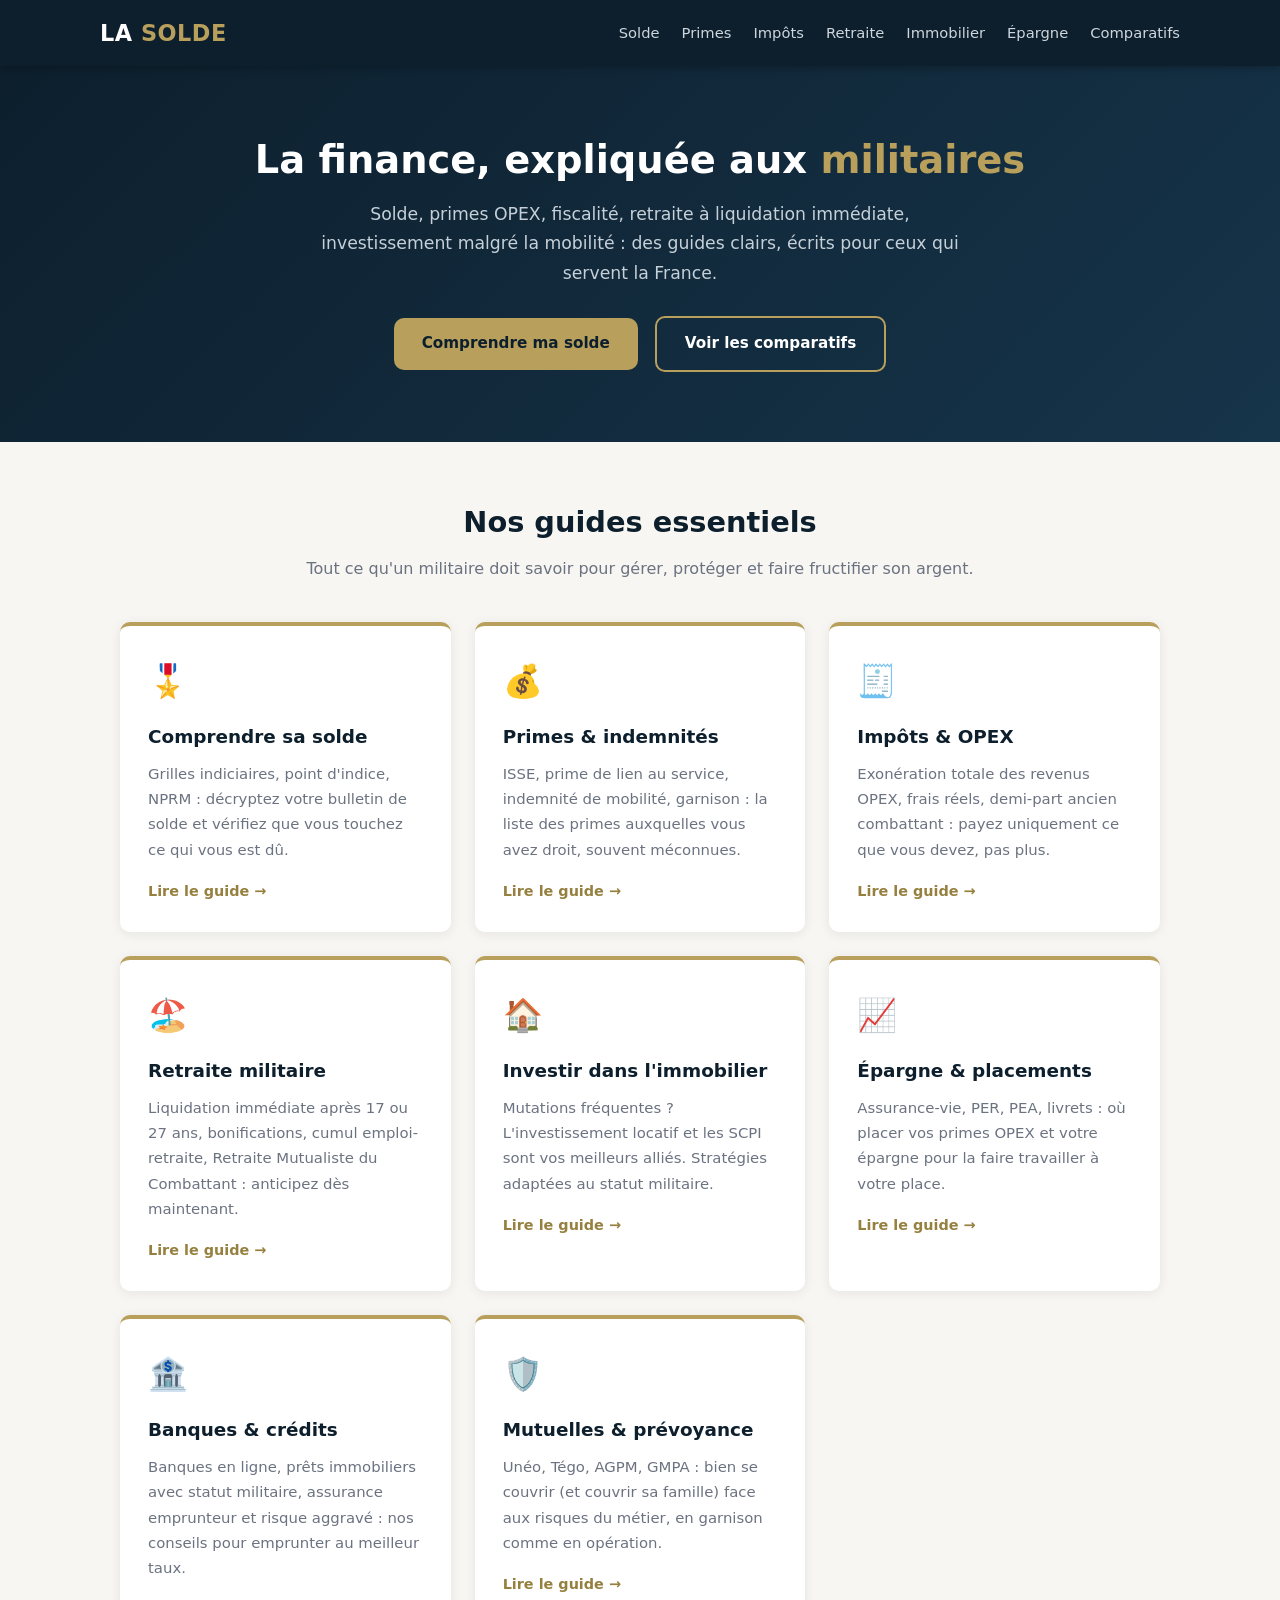
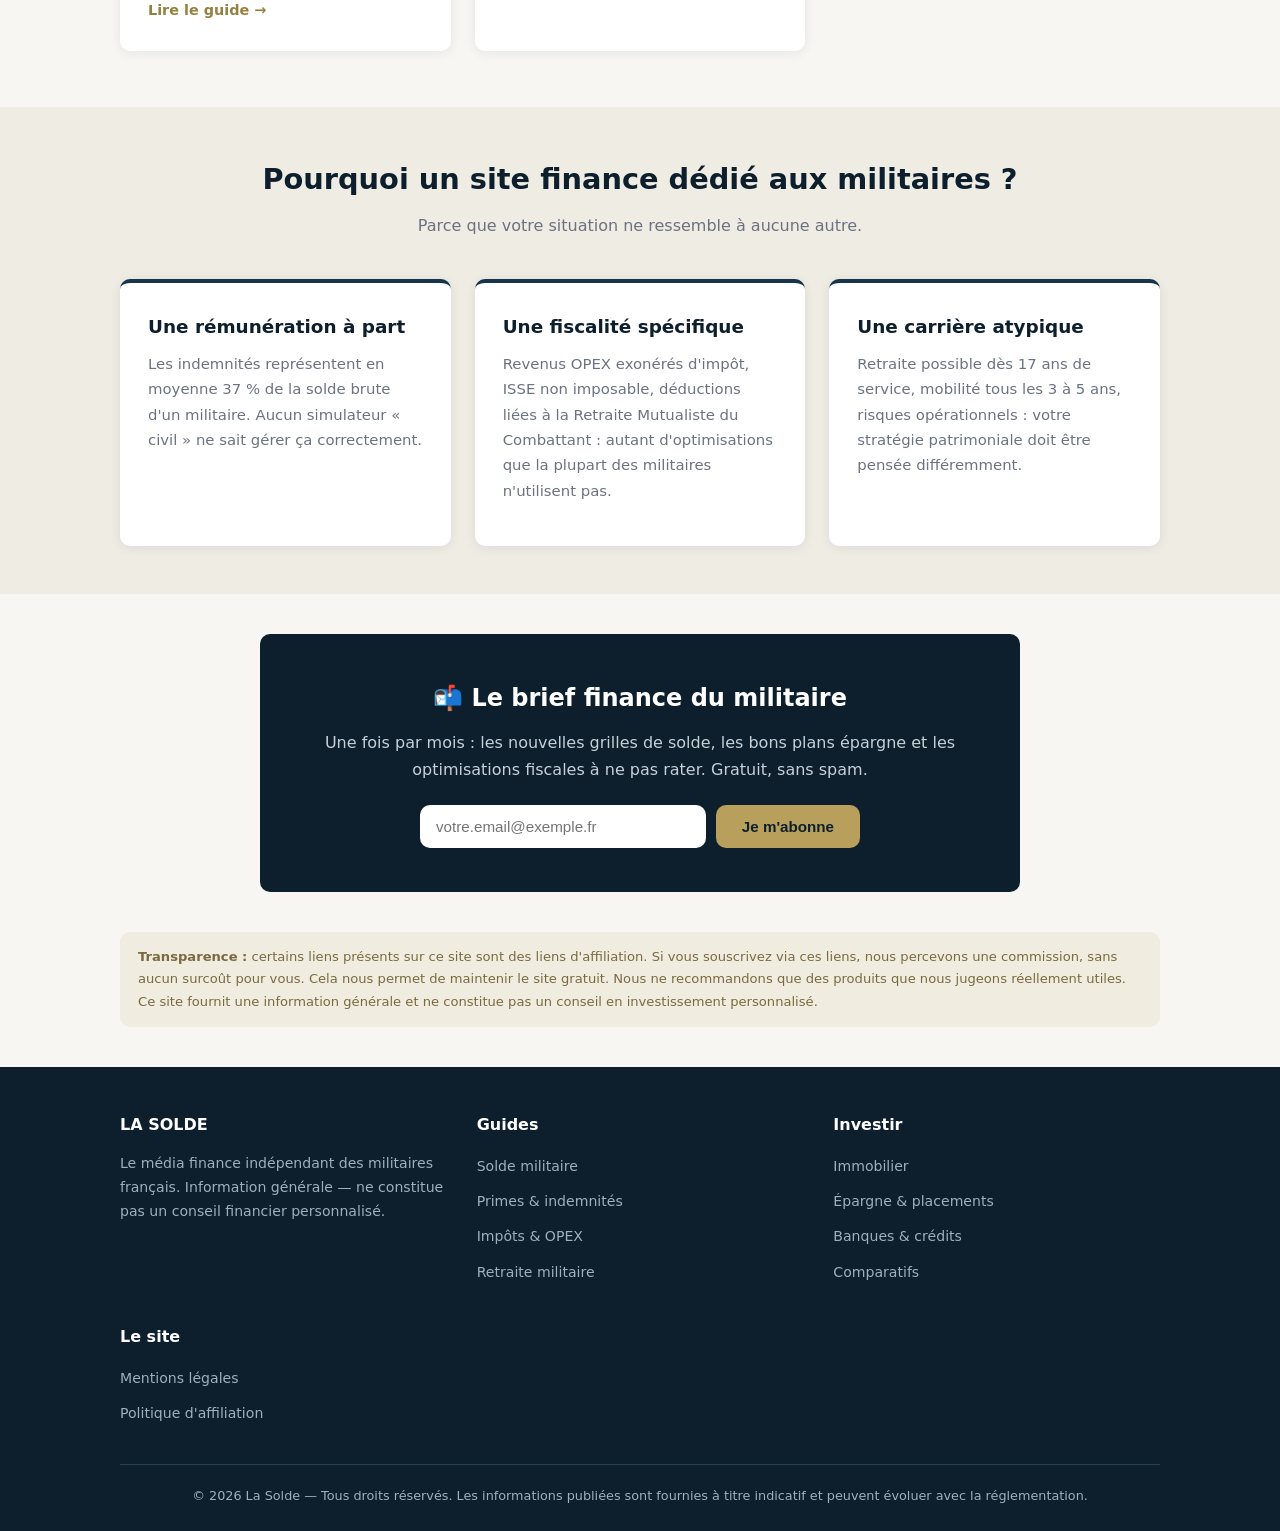
==== index.html @ bc8fb8dd "Crée le site complet La Solde — finance pour militaires Site statique HTML/CSS/JS avec 8 guides thém" ====
<!DOCTYPE html>
<html lang="fr">
<head>
  <meta charset="UTF-8">
  <meta name="viewport" content="width=device-width, initial-scale=1.0">
  <title>La Solde — Conseils finance pour militaires : solde, primes, impôts, retraite, investissement</title>
  <meta name="description" content="Le guide finance des militaires français : comprendre sa solde et ses primes, optimiser ses impôts (OPEX), préparer sa retraite, investir et épargner intelligemment.">
  <link rel="stylesheet" href="assets/css/style.css">
</head>
<body data-root="">
<header>
  <div class="container nav">
    <a href="index.html" class="logo">LA <span>SOLDE</span></a>
    <ul class="nav-links">
      <li><a href="guides/solde-militaire.html">Solde</a></li>
      <li><a href="guides/primes-indemnites.html">Primes</a></li>
      <li><a href="guides/impots-opex.html">Impôts</a></li>
      <li><a href="guides/retraite-militaire.html">Retraite</a></li>
      <li><a href="guides/investir-immobilier.html">Immobilier</a></li>
      <li><a href="guides/epargne-placements.html">Épargne</a></li>
      <li><a href="comparatifs.html">Comparatifs</a></li>
    </ul>
  </div>
</header>

<section class="hero">
  <div class="container">
    <h1>La finance, expliquée aux <em>militaires</em></h1>
    <p>Solde, primes OPEX, fiscalité, retraite à liquidation immédiate, investissement malgré la mobilité : des guides clairs, écrits pour ceux qui servent la France.</p>
    <a href="guides/solde-militaire.html" class="btn btn-primary">Comprendre ma solde</a>
    <a href="comparatifs.html" class="btn btn-secondary">Voir les comparatifs</a>
  </div>
</section>

<section>
  <div class="container">
    <h2 class="section-title">Nos guides essentiels</h2>
    <p class="section-sub">Tout ce qu'un militaire doit savoir pour gérer, protéger et faire fructifier son argent.</p>
    <div class="grid">
      <div class="card">
        <div class="icon">🎖️</div>
        <h3>Comprendre sa solde</h3>
        <p>Grilles indiciaires, point d'indice, NPRM : décryptez votre bulletin de solde et vérifiez que vous touchez ce qui vous est dû.</p>
        <a href="guides/solde-militaire.html" class="more">Lire le guide →</a>
      </div>
      <div class="card">
        <div class="icon">💰</div>
        <h3>Primes &amp; indemnités</h3>
        <p>ISSE, prime de lien au service, indemnité de mobilité, garnison : la liste des primes auxquelles vous avez droit, souvent méconnues.</p>
        <a href="guides/primes-indemnites.html" class="more">Lire le guide →</a>
      </div>
      <div class="card">
        <div class="icon">🧾</div>
        <h3>Impôts &amp; OPEX</h3>
        <p>Exonération totale des revenus OPEX, frais réels, demi-part ancien combattant : payez uniquement ce que vous devez, pas plus.</p>
        <a href="guides/impots-opex.html" class="more">Lire le guide →</a>
      </div>
      <div class="card">
        <div class="icon">🏖️</div>
        <h3>Retraite militaire</h3>
        <p>Liquidation immédiate après 17 ou 27 ans, bonifications, cumul emploi-retraite, Retraite Mutualiste du Combattant : anticipez dès maintenant.</p>
        <a href="guides/retraite-militaire.html" class="more">Lire le guide →</a>
      </div>
      <div class="card">
        <div class="icon">🏠</div>
        <h3>Investir dans l'immobilier</h3>
        <p>Mutations fréquentes ? L'investissement locatif et les SCPI sont vos meilleurs alliés. Stratégies adaptées au statut militaire.</p>
        <a href="guides/investir-immobilier.html" class="more">Lire le guide →</a>
      </div>
      <div class="card">
        <div class="icon">📈</div>
        <h3>Épargne &amp; placements</h3>
        <p>Assurance-vie, PER, PEA, livrets : où placer vos primes OPEX et votre épargne pour la faire travailler à votre place.</p>
        <a href="guides/epargne-placements.html" class="more">Lire le guide →</a>
      </div>
      <div class="card">
        <div class="icon">🏦</div>
        <h3>Banques &amp; crédits</h3>
        <p>Banques en ligne, prêts immobiliers avec statut militaire, assurance emprunteur et risque aggravé : nos conseils pour emprunter au meilleur taux.</p>
        <a href="guides/banques-credits.html" class="more">Lire le guide →</a>
      </div>
      <div class="card">
        <div class="icon">🛡️</div>
        <h3>Mutuelles &amp; prévoyance</h3>
        <p>Unéo, Tégo, AGPM, GMPA : bien se couvrir (et couvrir sa famille) face aux risques du métier, en garnison comme en opération.</p>
        <a href="guides/mutuelles-assurances.html" class="more">Lire le guide →</a>
      </div>
    </div>
  </div>
</section>

<section style="background:#efece4; padding:48px 0;">
  <div class="container">
    <h2 class="section-title">Pourquoi un site finance dédié aux militaires ?</h2>
    <p class="section-sub">Parce que votre situation ne ressemble à aucune autre.</p>
    <div class="grid">
      <div class="card" style="border-top-color:#16344a;">
        <h3>Une rémunération à part</h3>
        <p>Les indemnités représentent en moyenne 37&nbsp;% de la solde brute d'un militaire. Aucun simulateur « civil » ne sait gérer ça correctement.</p>
      </div>
      <div class="card" style="border-top-color:#16344a;">
        <h3>Une fiscalité spécifique</h3>
        <p>Revenus OPEX exonérés d'impôt, ISSE non imposable, déductions liées à la Retraite Mutualiste du Combattant : autant d'optimisations que la plupart des militaires n'utilisent pas.</p>
      </div>
      <div class="card" style="border-top-color:#16344a;">
        <h3>Une carrière atypique</h3>
        <p>Retraite possible dès 17 ans de service, mobilité tous les 3 à 5 ans, risques opérationnels : votre stratégie patrimoniale doit être pensée différemment.</p>
      </div>
    </div>
  </div>
</section>

<div class="container">
  <div class="newsletter">
    <h2>📬 Le brief finance du militaire</h2>
    <p>Une fois par mois : les nouvelles grilles de solde, les bons plans épargne et les optimisations fiscales à ne pas rater. Gratuit, sans spam.</p>
    <!-- Remplacez l'action par votre formulaire Brevo / MailerLite / ConvertKit -->
    <form action="#" method="post" onsubmit="alert('Connectez ce formulaire à votre outil emailing (voir MONETISATION.md)'); return false;">
      <input type="email" name="email" placeholder="votre.email@exemple.fr" required>
      <button type="submit">Je m'abonne</button>
    </form>
  </div>

  <div class="disclosure">
    <strong>Transparence :</strong> certains liens présents sur ce site sont des liens d'affiliation. Si vous souscrivez via ces liens, nous percevons une commission, sans aucun surcoût pour vous. Cela nous permet de maintenir le site gratuit. Nous ne recommandons que des produits que nous jugeons réellement utiles. Ce site fournit une information générale et ne constitue pas un conseil en investissement personnalisé.
  </div>
</div>

<footer>
  <div class="container">
    <div class="grid">
      <div>
        <h4>LA SOLDE</h4>
        <p style="font-size:0.88rem;">Le média finance indépendant des militaires français. Information générale — ne constitue pas un conseil financier personnalisé.</p>
      </div>
      <div>
        <h4>Guides</h4>
        <ul>
          <li><a href="guides/solde-militaire.html">Solde militaire</a></li>
          <li><a href="guides/primes-indemnites.html">Primes &amp; indemnités</a></li>
          <li><a href="guides/impots-opex.html">Impôts &amp; OPEX</a></li>
          <li><a href="guides/retraite-militaire.html">Retraite militaire</a></li>
        </ul>
      </div>
      <div>
        <h4>Investir</h4>
        <ul>
          <li><a href="guides/investir-immobilier.html">Immobilier</a></li>
          <li><a href="guides/epargne-placements.html">Épargne &amp; placements</a></li>
          <li><a href="guides/banques-credits.html">Banques &amp; crédits</a></li>
          <li><a href="comparatifs.html">Comparatifs</a></li>
        </ul>
      </div>
      <div>
        <h4>Le site</h4>
        <ul>
          <li><a href="mentions-legales.html">Mentions légales</a></li>
          <li><a href="mentions-legales.html#affiliation">Politique d'affiliation</a></li>
        </ul>
      </div>
    </div>
    <div class="footer-bottom">© 2026 La Solde — Tous droits réservés. Les informations publiées sont fournies à titre indicatif et peuvent évoluer avec la réglementation.</div>
  </div>
</footer>
<script src="assets/js/affiliates.js"></script>
</body>
</html>
---- assets/css/style.css ----
/* La Solde — feuille de style principale */
:root {
  --navy: #0d1f2d;
  --navy-light: #16344a;
  --khaki: #b8a05c;
  --khaki-dark: #96803f;
  --bg: #f7f6f2;
  --text: #2a2a2a;
  --muted: #6b7280;
  --white: #ffffff;
  --green: #2e7d32;
  --radius: 10px;
  --shadow: 0 2px 12px rgba(13, 31, 45, 0.08);
}

* { margin: 0; padding: 0; box-sizing: border-box; }

body {
  font-family: 'Segoe UI', system-ui, -apple-system, sans-serif;
  color: var(--text);
  background: var(--bg);
  line-height: 1.7;
}

.container { max-width: 1080px; margin: 0 auto; padding: 0 20px; }

/* ---------- Header ---------- */
header {
  background: var(--navy);
  position: sticky;
  top: 0;
  z-index: 100;
  box-shadow: 0 2px 8px rgba(0,0,0,0.25);
}
.nav {
  display: flex;
  align-items: center;
  justify-content: space-between;
  padding: 14px 0;
  flex-wrap: wrap;
}
.logo {
  color: var(--white);
  font-size: 1.4rem;
  font-weight: 800;
  text-decoration: none;
  letter-spacing: 0.5px;
}
.logo span { color: var(--khaki); }
.nav-links { display: flex; gap: 22px; list-style: none; flex-wrap: wrap; }
.nav-links a {
  color: #cdd6dd;
  text-decoration: none;
  font-size: 0.92rem;
  font-weight: 500;
  transition: color .2s;
}
.nav-links a:hover, .nav-links a.active { color: var(--khaki); }

/* ---------- Hero ---------- */
.hero {
  background: linear-gradient(135deg, var(--navy) 0%, var(--navy-light) 100%);
  color: var(--white);
  padding: 70px 0 60px;
  text-align: center;
}
.hero h1 { font-size: 2.4rem; margin-bottom: 16px; line-height: 1.25; }
.hero h1 em { color: var(--khaki); font-style: normal; }
.hero p { max-width: 640px; margin: 0 auto 28px; color: #c5d0d8; font-size: 1.08rem; }
.hero .btn { margin: 0 6px 10px; }

/* ---------- Buttons ---------- */
.btn {
  display: inline-block;
  padding: 13px 28px;
  border-radius: var(--radius);
  font-weight: 700;
  text-decoration: none;
  font-size: 0.95rem;
  transition: transform .15s, box-shadow .15s;
}
.btn:hover { transform: translateY(-2px); box-shadow: 0 6px 16px rgba(0,0,0,0.18); }
.btn-primary { background: var(--khaki); color: var(--navy); }
.btn-secondary { background: transparent; color: var(--white); border: 2px solid var(--khaki); }
.btn-cta { background: var(--green); color: var(--white); padding: 10px 20px; font-size: 0.88rem; }

/* ---------- Sections ---------- */
section { padding: 56px 0; }
.section-title { font-size: 1.8rem; color: var(--navy); margin-bottom: 8px; text-align: center; }
.section-sub { text-align: center; color: var(--muted); margin-bottom: 40px; }

/* ---------- Cards ---------- */
.grid { display: grid; grid-template-columns: repeat(auto-fit, minmax(280px, 1fr)); gap: 24px; }
.card {
  background: var(--white);
  border-radius: var(--radius);
  padding: 28px;
  box-shadow: var(--shadow);
  border-top: 4px solid var(--khaki);
  transition: transform .2s;
}
.card:hover { transform: translateY(-4px); }
.card .icon { font-size: 2rem; margin-bottom: 12px; }
.card h3 { color: var(--navy); margin-bottom: 10px; font-size: 1.15rem; }
.card p { color: var(--muted); font-size: 0.93rem; margin-bottom: 14px; }
.card a.more { color: var(--khaki-dark); font-weight: 700; text-decoration: none; font-size: 0.9rem; }
.card a.more:hover { text-decoration: underline; }

/* ---------- Article pages ---------- */
.article-header {
  background: linear-gradient(135deg, var(--navy) 0%, var(--navy-light) 100%);
  color: var(--white);
  padding: 48px 0;
}
.article-header h1 { font-size: 2rem; margin-bottom: 10px; }
.article-header p { color: #c5d0d8; max-width: 700px; }
.article-body { max-width: 800px; margin: 0 auto; padding: 48px 20px; }
.article-body h2 {
  color: var(--navy);
  font-size: 1.45rem;
  margin: 38px 0 14px;
  padding-bottom: 8px;
  border-bottom: 2px solid var(--khaki);
}
.article-body h3 { color: var(--navy-light); font-size: 1.15rem; margin: 26px 0 10px; }
.article-body p, .article-body li { margin-bottom: 12px; font-size: 1rem; }
.article-body ul, .article-body ol { padding-left: 24px; margin-bottom: 16px; }

/* ---------- Tables ---------- */
table {
  width: 100%;
  border-collapse: collapse;
  margin: 20px 0;
  background: var(--white);
  box-shadow: var(--shadow);
  border-radius: var(--radius);
  overflow: hidden;
  font-size: 0.92rem;
}
th { background: var(--navy); color: var(--white); padding: 12px 14px; text-align: left; }
td { padding: 11px 14px; border-bottom: 1px solid #e8e6e0; }
tr:last-child td { border-bottom: none; }
tr:nth-child(even) td { background: #fbfaf7; }
.table-wrap { overflow-x: auto; }

/* ---------- Callouts ---------- */
.callout {
  border-radius: var(--radius);
  padding: 18px 22px;
  margin: 22px 0;
  font-size: 0.95rem;
}
.callout-info { background: #e8f0f7; border-left: 4px solid var(--navy-light); }
.callout-tip { background: #edf5ed; border-left: 4px solid var(--green); }
.callout-warn { background: #fdf3e3; border-left: 4px solid var(--khaki-dark); }
.callout strong { display: block; margin-bottom: 4px; }

/* ---------- Affiliate boxes ---------- */
.aff-box {
  background: var(--white);
  border: 2px solid var(--khaki);
  border-radius: var(--radius);
  padding: 24px;
  margin: 26px 0;
  display: flex;
  align-items: center;
  justify-content: space-between;
  gap: 20px;
  flex-wrap: wrap;
}
.aff-box .aff-text h4 { color: var(--navy); margin-bottom: 6px; }
.aff-box .aff-text p { color: var(--muted); font-size: 0.9rem; margin: 0; }
.aff-badge {
  display: inline-block;
  background: #f0ece0;
  color: var(--khaki-dark);
  font-size: 0.7rem;
  font-weight: 700;
  text-transform: uppercase;
  letter-spacing: 0.5px;
  padding: 2px 8px;
  border-radius: 4px;
  margin-bottom: 8px;
}

/* ---------- Comparison cards ---------- */
.compare-card {
  background: var(--white);
  border-radius: var(--radius);
  box-shadow: var(--shadow);
  padding: 26px;
  margin-bottom: 22px;
  display: grid;
  grid-template-columns: 1fr auto;
  gap: 18px;
  align-items: center;
}
.compare-card h3 { color: var(--navy); margin-bottom: 6px; }
.compare-card .features { list-style: none; padding: 0; margin: 10px 0 0; }
.compare-card .features li { font-size: 0.9rem; color: var(--muted); padding-left: 22px; position: relative; margin-bottom: 5px; }
.compare-card .features li::before { content: "✓"; color: var(--green); position: absolute; left: 0; font-weight: 700; }
.compare-card .offer { text-align: center; min-width: 180px; }
.compare-card .offer .promo { color: var(--green); font-weight: 800; font-size: 1.05rem; margin-bottom: 10px; display: block; }

/* ---------- Newsletter ---------- */
.newsletter {
  background: var(--navy);
  color: var(--white);
  text-align: center;
  border-radius: var(--radius);
  padding: 44px 30px;
  margin: 40px auto;
  max-width: 760px;
}
.newsletter h2 { margin-bottom: 10px; }
.newsletter p { color: #c5d0d8; margin-bottom: 22px; }
.newsletter form { display: flex; gap: 10px; max-width: 440px; margin: 0 auto; flex-wrap: wrap; justify-content: center; }
.newsletter input[type="email"] {
  flex: 1;
  min-width: 220px;
  padding: 13px 16px;
  border: none;
  border-radius: var(--radius);
  font-size: 0.95rem;
}
.newsletter button {
  background: var(--khaki);
  color: var(--navy);
  border: none;
  padding: 13px 26px;
  border-radius: var(--radius);
  font-weight: 700;
  cursor: pointer;
  font-size: 0.95rem;
}

/* ---------- Disclosure ---------- */
.disclosure {
  background: #f0ece0;
  border-radius: var(--radius);
  padding: 14px 18px;
  font-size: 0.82rem;
  color: #7a6a3f;
  margin: 24px 0;
}

/* ---------- Footer ---------- */
footer { background: var(--navy); color: #9fb0bc; padding: 44px 0 24px; margin-top: 40px; }
footer .grid { gap: 30px; margin-bottom: 30px; }
footer h4 { color: var(--white); margin-bottom: 14px; font-size: 1rem; }
footer ul { list-style: none; }
footer a { color: #9fb0bc; text-decoration: none; font-size: 0.88rem; }
footer a:hover { color: var(--khaki); }
footer li { margin-bottom: 8px; }
.footer-bottom { border-top: 1px solid #24414f; padding-top: 20px; text-align: center; font-size: 0.8rem; }

/* ---------- Breadcrumb ---------- */
.breadcrumb { font-size: 0.85rem; color: #9fb0bc; margin-bottom: 14px; }
.breadcrumb a { color: var(--khaki); text-decoration: none; }

@media (max-width: 700px) {
  .hero h1 { font-size: 1.7rem; }
  .nav-links { gap: 14px; font-size: 0.85rem; margin-top: 10px; }
  .compare-card { grid-template-columns: 1fr; }
}
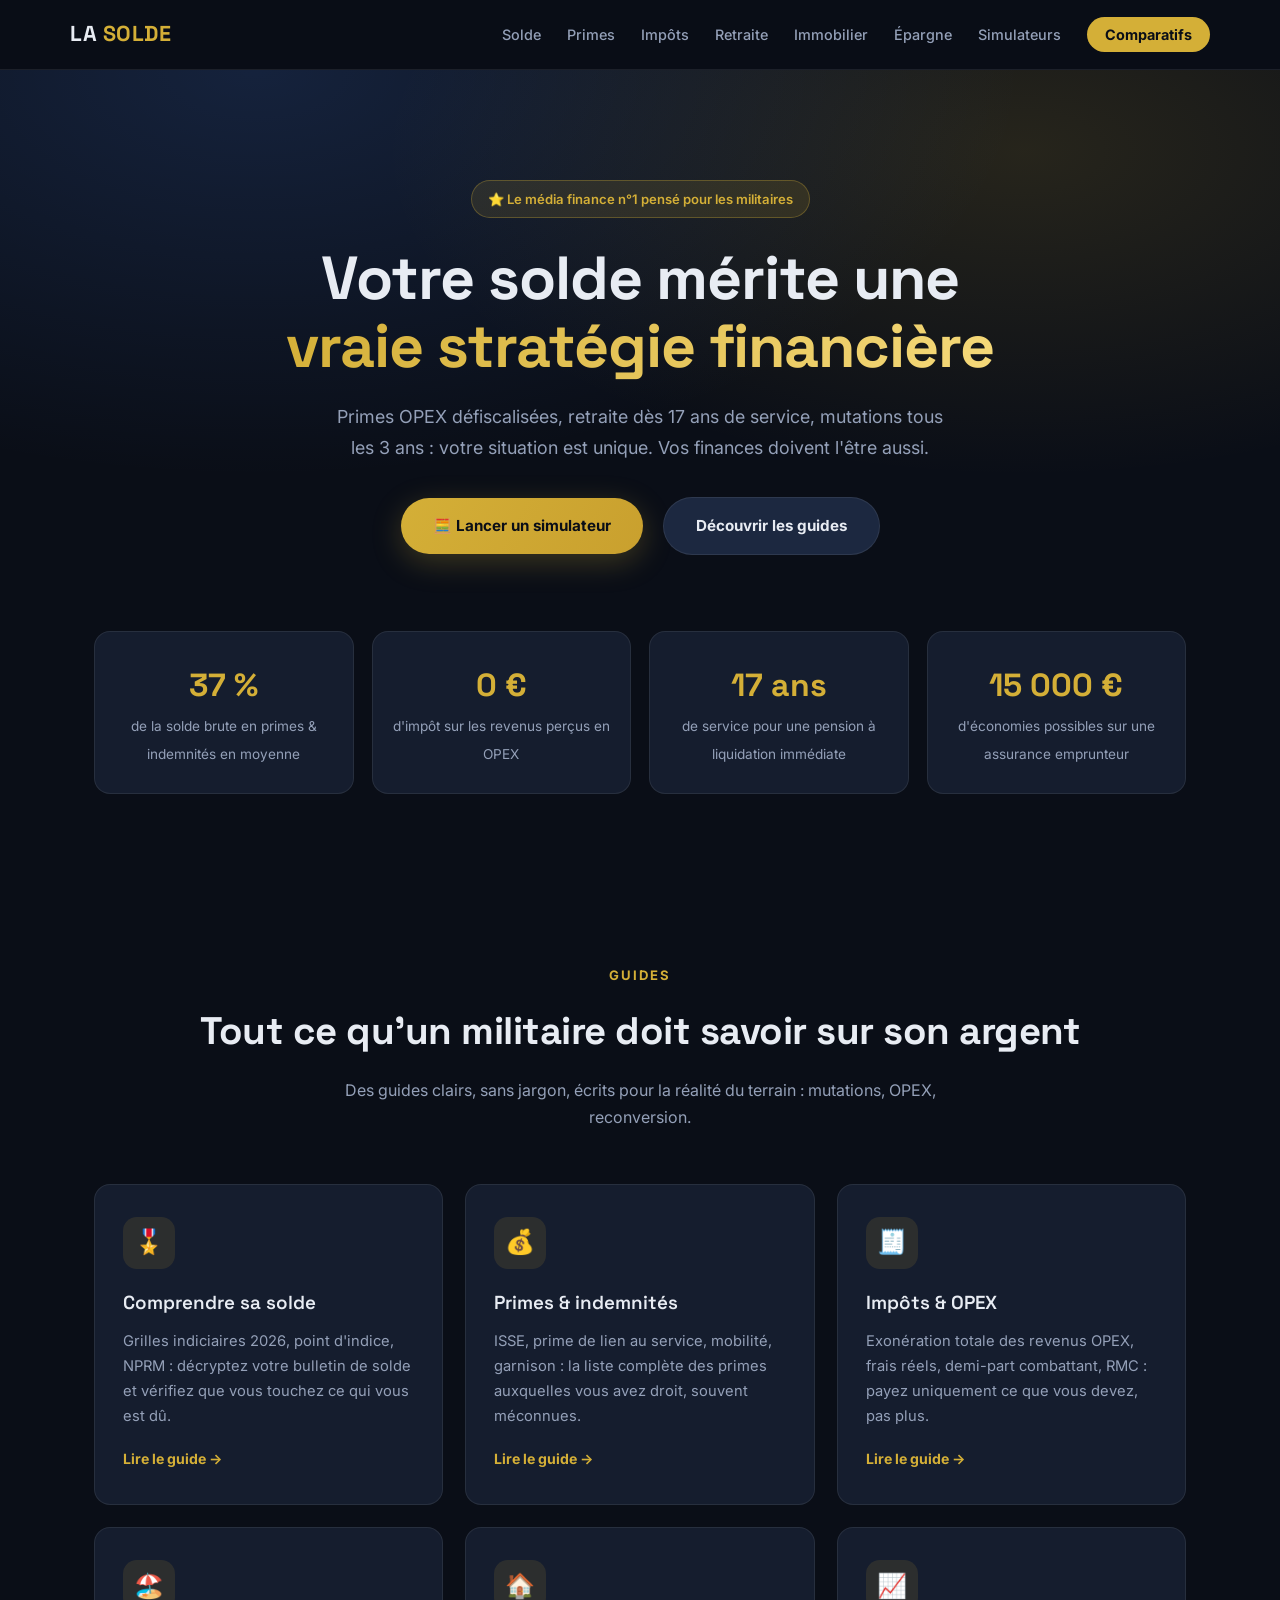
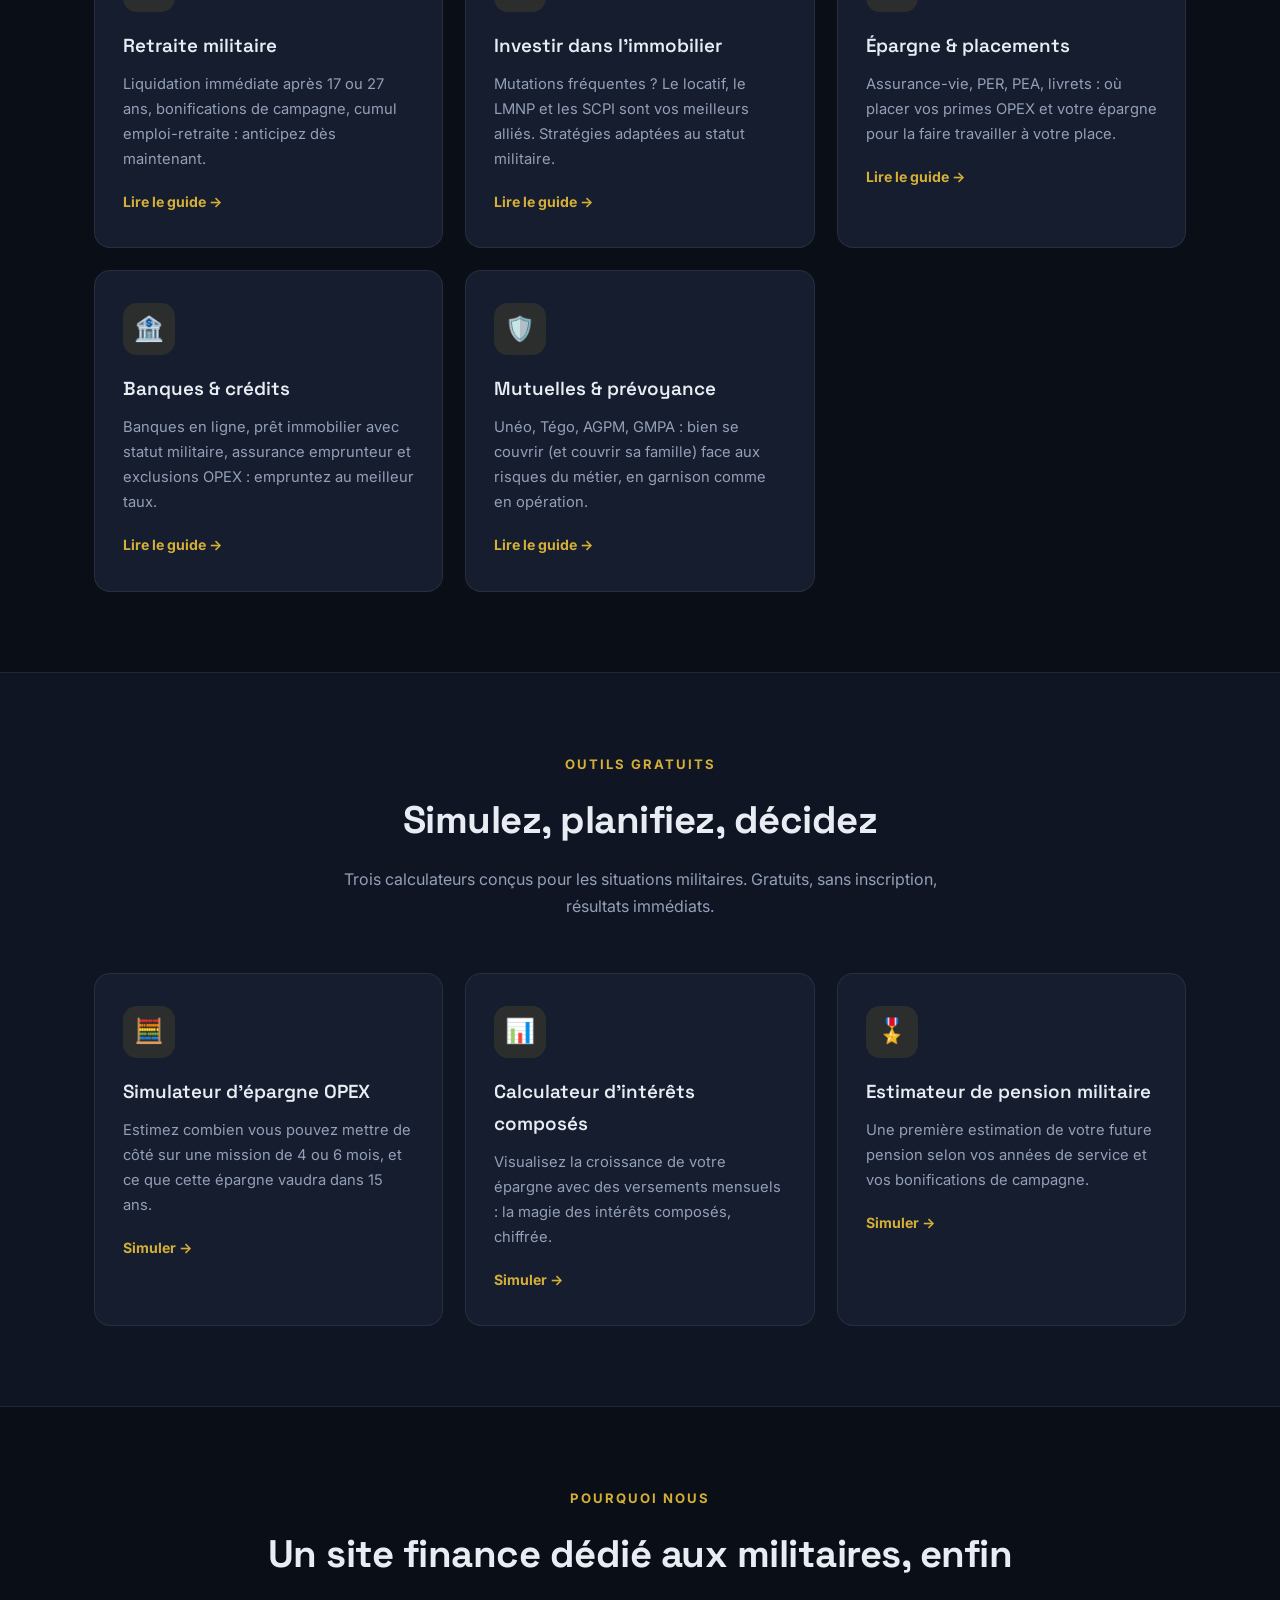
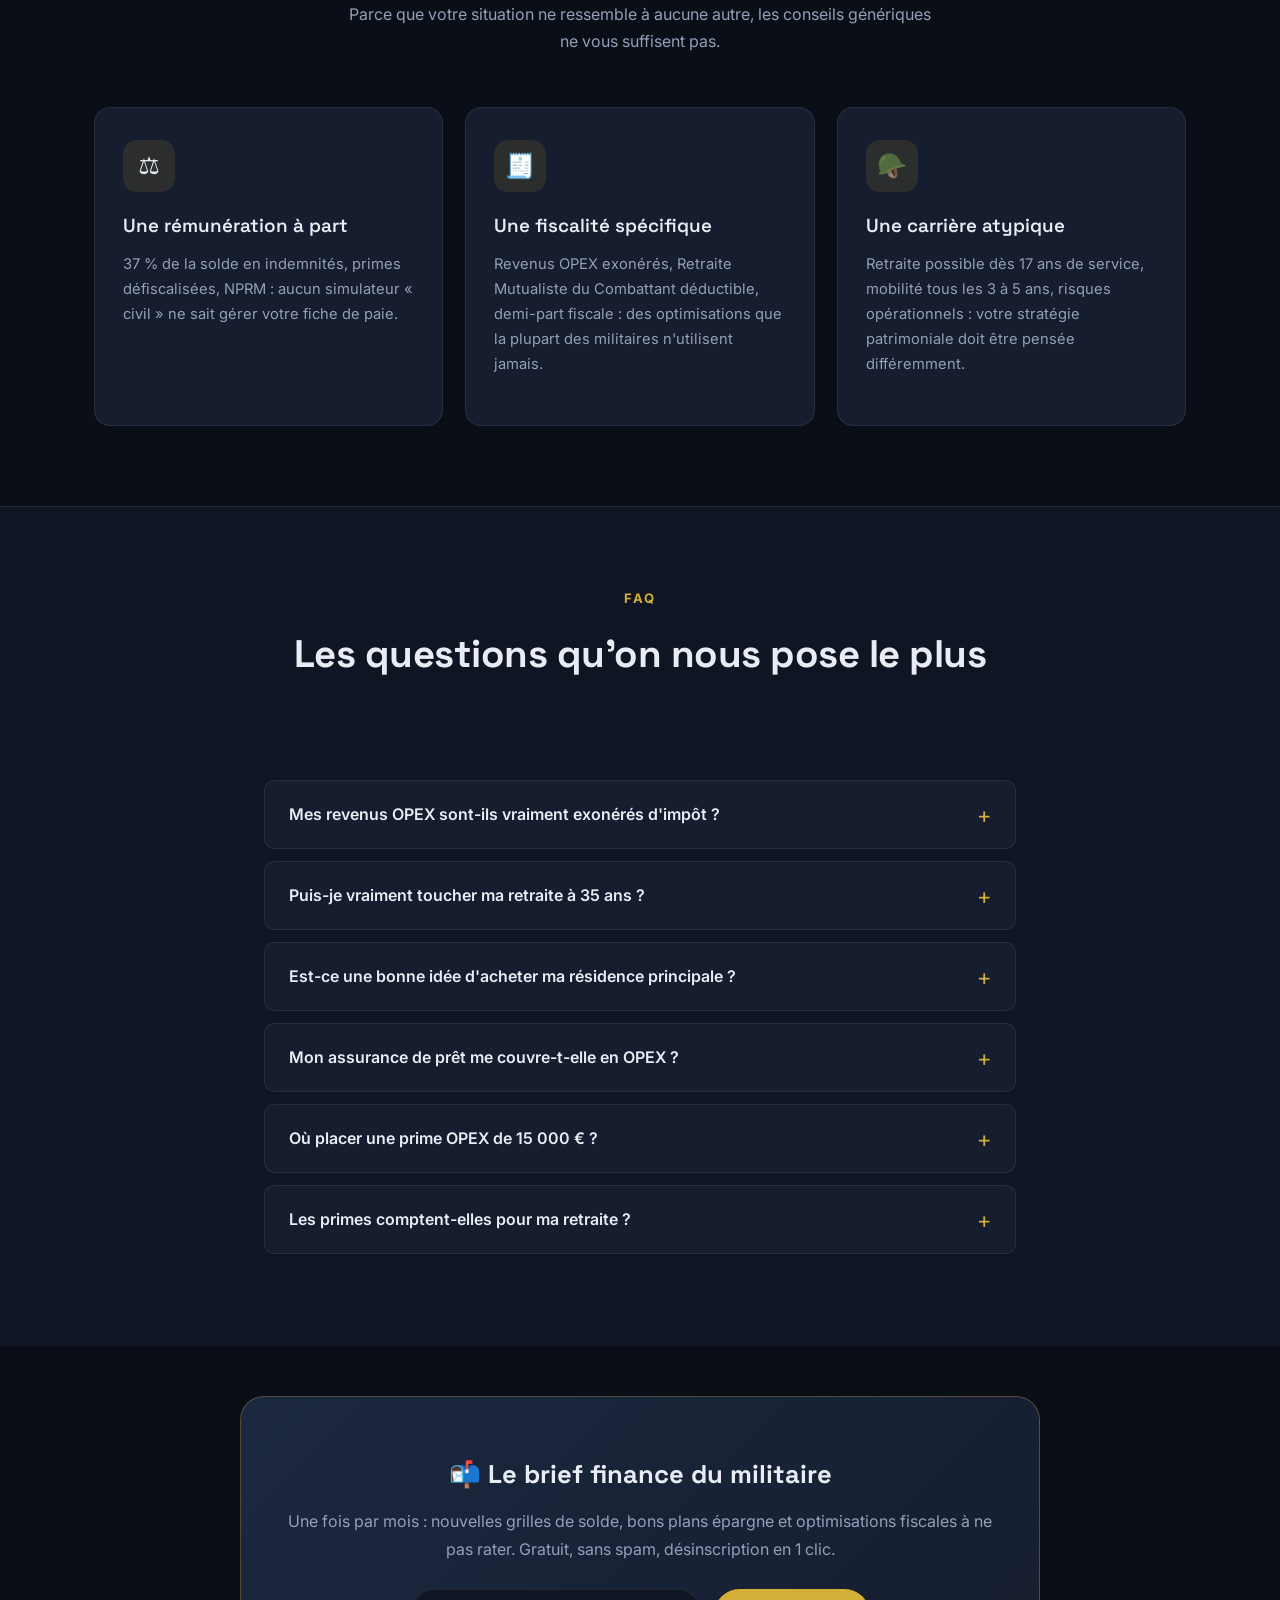
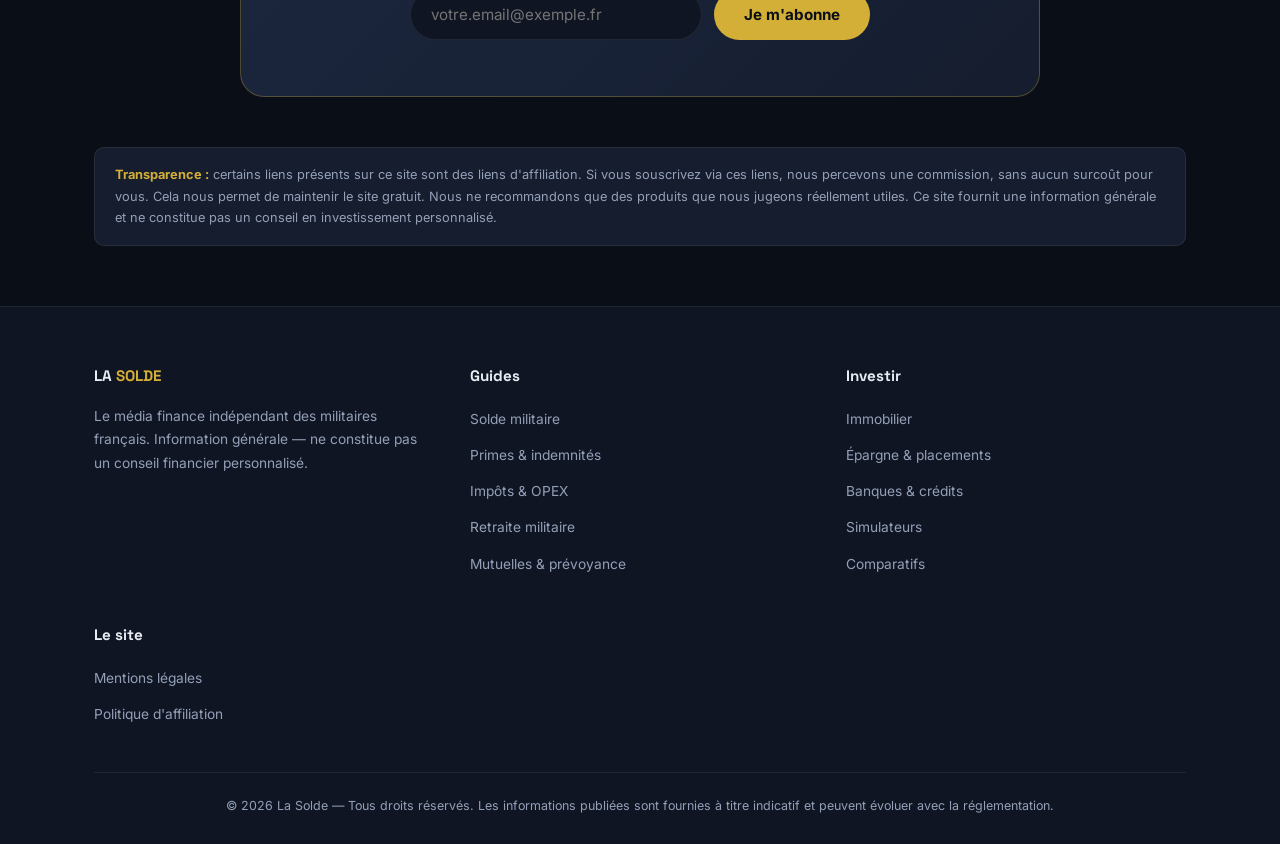
==== commit 60a049c1: "Refonte moderne du site : design sombre premium + simulateurs interactifs - Nouveau design system (I" ====
--- a/index.html
+++ b/index.html
@@ -3,14 +3,15 @@
 <head>
   <meta charset="UTF-8">
   <meta name="viewport" content="width=device-width, initial-scale=1.0">
-  <title>La Solde — Conseils finance pour militaires : solde, primes, impôts, retraite, investissement</title>
-  <meta name="description" content="Le guide finance des militaires français : comprendre sa solde et ses primes, optimiser ses impôts (OPEX), préparer sa retraite, investir et épargner intelligemment.">
+  <title>La Solde — La finance, expliquée aux militaires : solde, primes, impôts, retraite, investissement</title>
+  <meta name="description" content="Le média finance des militaires français : comprendre sa solde et ses primes, optimiser ses impôts (OPEX), préparer sa retraite, investir malgré les mutations. Guides + simulateurs gratuits.">
   <link rel="stylesheet" href="assets/css/style.css">
 </head>
 <body data-root="">
 <header>
   <div class="container nav">
     <a href="index.html" class="logo">LA <span>SOLDE</span></a>
+    <button class="burger" aria-label="Menu">☰</button>
     <ul class="nav-links">
       <li><a href="guides/solde-militaire.html">Solde</a></li>
       <li><a href="guides/primes-indemnites.html">Primes</a></li>
@@ -18,68 +19,78 @@
       <li><a href="guides/retraite-militaire.html">Retraite</a></li>
       <li><a href="guides/investir-immobilier.html">Immobilier</a></li>
       <li><a href="guides/epargne-placements.html">Épargne</a></li>
-      <li><a href="comparatifs.html">Comparatifs</a></li>
+      <li><a href="simulateurs.html">Simulateurs</a></li>
+      <li><a href="comparatifs.html" class="nav-cta">Comparatifs</a></li>
     </ul>
   </div>
 </header>
 
 <section class="hero">
   <div class="container">
-    <h1>La finance, expliquée aux <em>militaires</em></h1>
-    <p>Solde, primes OPEX, fiscalité, retraite à liquidation immédiate, investissement malgré la mobilité : des guides clairs, écrits pour ceux qui servent la France.</p>
-    <a href="guides/solde-militaire.html" class="btn btn-primary">Comprendre ma solde</a>
-    <a href="comparatifs.html" class="btn btn-secondary">Voir les comparatifs</a>
+    <div class="hero-badge">⭐ Le média finance n°1 pensé pour les militaires</div>
+    <h1>Votre solde mérite une<br><em>vraie stratégie financière</em></h1>
+    <p>Primes OPEX défiscalisées, retraite dès 17 ans de service, mutations tous les 3 ans : votre situation est unique. Vos finances doivent l'être aussi.</p>
+    <a href="simulateurs.html" class="btn btn-primary">🧮 Lancer un simulateur</a>
+    <a href="guides/solde-militaire.html" class="btn btn-secondary">Découvrir les guides</a>
+
+    <div class="stats">
+      <div class="stat"><span class="num">37 %</span><span class="label">de la solde brute en primes &amp; indemnités en moyenne</span></div>
+      <div class="stat"><span class="num">0 €</span><span class="label">d'impôt sur les revenus perçus en OPEX</span></div>
+      <div class="stat"><span class="num">17 ans</span><span class="label">de service pour une pension à liquidation immédiate</span></div>
+      <div class="stat"><span class="num">15 000 €</span><span class="label">d'économies possibles sur une assurance emprunteur</span></div>
+    </div>
   </div>
 </section>
 
 <section>
   <div class="container">
-    <h2 class="section-title">Nos guides essentiels</h2>
-    <p class="section-sub">Tout ce qu'un militaire doit savoir pour gérer, protéger et faire fructifier son argent.</p>
-    <div class="grid">
-      <div class="card">
+    <span class="section-tag">Guides</span>
+    <h2 class="section-title">Tout ce qu'un militaire doit savoir sur son argent</h2>
+    <p class="section-sub">Des guides clairs, sans jargon, écrits pour la réalité du terrain : mutations, OPEX, reconversion.</p>
+    <div class="grid">
+      <div class="card reveal">
         <div class="icon">🎖️</div>
         <h3>Comprendre sa solde</h3>
-        <p>Grilles indiciaires, point d'indice, NPRM : décryptez votre bulletin de solde et vérifiez que vous touchez ce qui vous est dû.</p>
+        <p>Grilles indiciaires 2026, point d'indice, NPRM : décryptez votre bulletin de solde et vérifiez que vous touchez ce qui vous est dû.</p>
         <a href="guides/solde-militaire.html" class="more">Lire le guide →</a>
       </div>
-      <div class="card">
+      <div class="card reveal">
         <div class="icon">💰</div>
         <h3>Primes &amp; indemnités</h3>
-        <p>ISSE, prime de lien au service, indemnité de mobilité, garnison : la liste des primes auxquelles vous avez droit, souvent méconnues.</p>
+        <p>ISSE, prime de lien au service, mobilité, garnison : la liste complète des primes auxquelles vous avez droit, souvent méconnues.</p>
         <a href="guides/primes-indemnites.html" class="more">Lire le guide →</a>
       </div>
-      <div class="card">
+      <div class="card reveal">
         <div class="icon">🧾</div>
         <h3>Impôts &amp; OPEX</h3>
-        <p>Exonération totale des revenus OPEX, frais réels, demi-part ancien combattant : payez uniquement ce que vous devez, pas plus.</p>
+        <p>Exonération totale des revenus OPEX, frais réels, demi-part combattant, RMC : payez uniquement ce que vous devez, pas plus.</p>
         <a href="guides/impots-opex.html" class="more">Lire le guide →</a>
       </div>
-      <div class="card">
+      <div class="card reveal">
         <div class="icon">🏖️</div>
         <h3>Retraite militaire</h3>
-        <p>Liquidation immédiate après 17 ou 27 ans, bonifications, cumul emploi-retraite, Retraite Mutualiste du Combattant : anticipez dès maintenant.</p>
+        <p>Liquidation immédiate après 17 ou 27 ans, bonifications de campagne, cumul emploi-retraite : anticipez dès maintenant.</p>
         <a href="guides/retraite-militaire.html" class="more">Lire le guide →</a>
       </div>
-      <div class="card">
+      <div class="card reveal">
         <div class="icon">🏠</div>
         <h3>Investir dans l'immobilier</h3>
-        <p>Mutations fréquentes ? L'investissement locatif et les SCPI sont vos meilleurs alliés. Stratégies adaptées au statut militaire.</p>
+        <p>Mutations fréquentes ? Le locatif, le LMNP et les SCPI sont vos meilleurs alliés. Stratégies adaptées au statut militaire.</p>
         <a href="guides/investir-immobilier.html" class="more">Lire le guide →</a>
       </div>
-      <div class="card">
+      <div class="card reveal">
         <div class="icon">📈</div>
         <h3>Épargne &amp; placements</h3>
         <p>Assurance-vie, PER, PEA, livrets : où placer vos primes OPEX et votre épargne pour la faire travailler à votre place.</p>
         <a href="guides/epargne-placements.html" class="more">Lire le guide →</a>
       </div>
-      <div class="card">
+      <div class="card reveal">
         <div class="icon">🏦</div>
         <h3>Banques &amp; crédits</h3>
-        <p>Banques en ligne, prêts immobiliers avec statut militaire, assurance emprunteur et risque aggravé : nos conseils pour emprunter au meilleur taux.</p>
+        <p>Banques en ligne, prêt immobilier avec statut militaire, assurance emprunteur et exclusions OPEX : empruntez au meilleur taux.</p>
         <a href="guides/banques-credits.html" class="more">Lire le guide →</a>
       </div>
-      <div class="card">
+      <div class="card reveal">
         <div class="icon">🛡️</div>
         <h3>Mutuelles &amp; prévoyance</h3>
         <p>Unéo, Tégo, AGPM, GMPA : bien se couvrir (et couvrir sa famille) face aux risques du métier, en garnison comme en opération.</p>
@@ -89,20 +100,52 @@
   </div>
 </section>
 
-<section style="background:#efece4; padding:48px 0;">
-  <div class="container">
-    <h2 class="section-title">Pourquoi un site finance dédié aux militaires ?</h2>
-    <p class="section-sub">Parce que votre situation ne ressemble à aucune autre.</p>
-    <div class="grid">
-      <div class="card" style="border-top-color:#16344a;">
+<section style="background: var(--bg-soft); border-top: 1px solid var(--border); border-bottom: 1px solid var(--border);">
+  <div class="container">
+    <span class="section-tag">Outils gratuits</span>
+    <h2 class="section-title">Simulez, planifiez, décidez</h2>
+    <p class="section-sub">Trois calculateurs conçus pour les situations militaires. Gratuits, sans inscription, résultats immédiats.</p>
+    <div class="grid">
+      <div class="card reveal">
+        <div class="icon">🧮</div>
+        <h3>Simulateur d'épargne OPEX</h3>
+        <p>Estimez combien vous pouvez mettre de côté sur une mission de 4 ou 6 mois, et ce que cette épargne vaudra dans 15 ans.</p>
+        <a href="simulateurs.html#opex" class="more">Simuler →</a>
+      </div>
+      <div class="card reveal">
+        <div class="icon">📊</div>
+        <h3>Calculateur d'intérêts composés</h3>
+        <p>Visualisez la croissance de votre épargne avec des versements mensuels : la magie des intérêts composés, chiffrée.</p>
+        <a href="simulateurs.html#interets" class="more">Simuler →</a>
+      </div>
+      <div class="card reveal">
+        <div class="icon">🎖️</div>
+        <h3>Estimateur de pension militaire</h3>
+        <p>Une première estimation de votre future pension selon vos années de service et vos bonifications de campagne.</p>
+        <a href="simulateurs.html#pension" class="more">Simuler →</a>
+      </div>
+    </div>
+  </div>
+</section>
+
+<section>
+  <div class="container">
+    <span class="section-tag">Pourquoi nous</span>
+    <h2 class="section-title">Un site finance dédié aux militaires, enfin</h2>
+    <p class="section-sub">Parce que votre situation ne ressemble à aucune autre, les conseils génériques ne vous suffisent pas.</p>
+    <div class="grid">
+      <div class="card reveal">
+        <div class="icon">⚖️</div>
         <h3>Une rémunération à part</h3>
-        <p>Les indemnités représentent en moyenne 37&nbsp;% de la solde brute d'un militaire. Aucun simulateur « civil » ne sait gérer ça correctement.</p>
-      </div>
-      <div class="card" style="border-top-color:#16344a;">
+        <p>37 % de la solde en indemnités, primes défiscalisées, NPRM : aucun simulateur « civil » ne sait gérer votre fiche de paie.</p>
+      </div>
+      <div class="card reveal">
+        <div class="icon">🧾</div>
         <h3>Une fiscalité spécifique</h3>
-        <p>Revenus OPEX exonérés d'impôt, ISSE non imposable, déductions liées à la Retraite Mutualiste du Combattant : autant d'optimisations que la plupart des militaires n'utilisent pas.</p>
-      </div>
-      <div class="card" style="border-top-color:#16344a;">
+        <p>Revenus OPEX exonérés, Retraite Mutualiste du Combattant déductible, demi-part fiscale : des optimisations que la plupart des militaires n'utilisent jamais.</p>
+      </div>
+      <div class="card reveal">
+        <div class="icon">🪖</div>
         <h3>Une carrière atypique</h3>
         <p>Retraite possible dès 17 ans de service, mobilité tous les 3 à 5 ans, risques opérationnels : votre stratégie patrimoniale doit être pensée différemment.</p>
       </div>
@@ -110,11 +153,43 @@
   </div>
 </section>
 
+<section style="background: var(--bg-soft); border-top: 1px solid var(--border);">
+  <div class="container" style="max-width: 800px;">
+    <span class="section-tag">FAQ</span>
+    <h2 class="section-title">Les questions qu'on nous pose le plus</h2>
+    <p class="section-sub">&nbsp;</p>
+
+    <div class="faq-item reveal">
+      <button class="faq-q">Mes revenus OPEX sont-ils vraiment exonérés d'impôt ?</button>
+      <div class="faq-a"><div class="faq-a-inner">Oui. La solde perçue pendant une opération extérieure, l'ISSE et ses majorations sont totalement exonérées d'impôt sur le revenu. Vérifiez tout de même votre déclaration pré-remplie : des erreurs arrivent. Détails dans notre <a href="guides/impots-opex.html">guide impôts &amp; OPEX</a>.</div></div>
+    </div>
+    <div class="faq-item reveal">
+      <button class="faq-q">Puis-je vraiment toucher ma retraite à 35 ans ?</button>
+      <div class="faq-a"><div class="faq-a-inner">Oui, c'est le principe de la pension à liquidation immédiate : 17 ans de services effectifs pour les non-officiers, 27 ans pour les officiers. La pension se cumule ensuite intégralement avec un salaire du privé. Voir le <a href="guides/retraite-militaire.html">guide retraite</a>.</div></div>
+    </div>
+    <div class="faq-item reveal">
+      <button class="faq-q">Est-ce une bonne idée d'acheter ma résidence principale ?</button>
+      <div class="faq-a"><div class="faq-a-inner">Si vous êtes muté tous les 3 ans, rarement : les frais de notaire (~8 %) sont durs à amortir. La stratégie militaire classique consiste à rester locataire et à acheter un bien locatif dont le loyer rembourse le crédit. Voir le <a href="guides/investir-immobilier.html">guide immobilier</a>.</div></div>
+    </div>
+    <div class="faq-item reveal">
+      <button class="faq-q">Mon assurance de prêt me couvre-t-elle en OPEX ?</button>
+      <div class="faq-a"><div class="faq-a-inner">Pas forcément ! Beaucoup de contrats « civils » excluent les faits de guerre et missions opérationnelles. Vérifiez vos clauses d'exclusion, et envisagez un assureur spécialiste du monde militaire. Voir le <a href="guides/banques-credits.html">guide banques &amp; crédits</a>.</div></div>
+    </div>
+    <div class="faq-item reveal">
+      <button class="faq-q">Où placer une prime OPEX de 15 000 € ?</button>
+      <div class="faq-a"><div class="faq-a-inner">Notre règle des 3 tiers : un tiers en épargne de précaution (livrets), un tiers en long terme (assurance-vie, PER), un tiers pour vos projets. Une ISSE placée 15 ans à 5 %/an double quasiment de valeur. Voir le <a href="guides/epargne-placements.html">guide épargne</a>.</div></div>
+    </div>
+    <div class="faq-item reveal">
+      <button class="faq-q">Les primes comptent-elles pour ma retraite ?</button>
+      <div class="faq-a"><div class="faq-a-inner">Non, et c'est le piège : la pension est calculée sur la solde indiciaire des 6 derniers mois, hors primes. Avec 37 % de votre rémunération en primes, votre taux de remplacement réel peut chuter à 50-60 %. D'où l'importance d'épargner pendant l'activité.</div></div>
+    </div>
+  </div>
+</section>
+
 <div class="container">
-  <div class="newsletter">
+  <div class="newsletter reveal">
     <h2>📬 Le brief finance du militaire</h2>
-    <p>Une fois par mois : les nouvelles grilles de solde, les bons plans épargne et les optimisations fiscales à ne pas rater. Gratuit, sans spam.</p>
-    <!-- Remplacez l'action par votre formulaire Brevo / MailerLite / ConvertKit -->
+    <p>Une fois par mois : nouvelles grilles de solde, bons plans épargne et optimisations fiscales à ne pas rater. Gratuit, sans spam, désinscription en 1 clic.</p>
     <form action="#" method="post" onsubmit="alert('Connectez ce formulaire à votre outil emailing (voir MONETISATION.md)'); return false;">
       <input type="email" name="email" placeholder="votre.email@exemple.fr" required>
       <button type="submit">Je m'abonne</button>
@@ -130,8 +205,8 @@
   <div class="container">
     <div class="grid">
       <div>
-        <h4>LA SOLDE</h4>
-        <p style="font-size:0.88rem;">Le média finance indépendant des militaires français. Information générale — ne constitue pas un conseil financier personnalisé.</p>
+        <h4>LA <span style="color:var(--accent)">SOLDE</span></h4>
+        <p>Le média finance indépendant des militaires français. Information générale — ne constitue pas un conseil financier personnalisé.</p>
       </div>
       <div>
         <h4>Guides</h4>
@@ -140,6 +215,7 @@
           <li><a href="guides/primes-indemnites.html">Primes &amp; indemnités</a></li>
           <li><a href="guides/impots-opex.html">Impôts &amp; OPEX</a></li>
           <li><a href="guides/retraite-militaire.html">Retraite militaire</a></li>
+          <li><a href="guides/mutuelles-assurances.html">Mutuelles &amp; prévoyance</a></li>
         </ul>
       </div>
       <div>
@@ -148,6 +224,7 @@
           <li><a href="guides/investir-immobilier.html">Immobilier</a></li>
           <li><a href="guides/epargne-placements.html">Épargne &amp; placements</a></li>
           <li><a href="guides/banques-credits.html">Banques &amp; crédits</a></li>
+          <li><a href="simulateurs.html">Simulateurs</a></li>
           <li><a href="comparatifs.html">Comparatifs</a></li>
         </ul>
       </div>
@@ -163,5 +240,6 @@
   </div>
 </footer>
 <script src="assets/js/affiliates.js"></script>
+<script src="assets/js/main.js"></script>
 </body>
 </html>
--- a/assets/css/style.css
+++ b/assets/css/style.css
@@ -1,265 +1,285 @@
-/* La Solde — feuille de style principale */
+/* La Solde — design system v2 (moderne) */
+@import url('https://fonts.googleapis.com/css2?family=Inter:wght@400;500;600;700;800;900&family=Space+Grotesk:wght@500;600;700&display=swap');
+
 :root {
-  --navy: #0d1f2d;
-  --navy-light: #16344a;
-  --khaki: #b8a05c;
-  --khaki-dark: #96803f;
-  --bg: #f7f6f2;
-  --text: #2a2a2a;
-  --muted: #6b7280;
-  --white: #ffffff;
-  --green: #2e7d32;
-  --radius: 10px;
-  --shadow: 0 2px 12px rgba(13, 31, 45, 0.08);
+  --bg: #0a0e17;
+  --bg-soft: #0f1522;
+  --surface: #151d2e;
+  --surface-2: #1c2840;
+  --border: rgba(255,255,255,0.08);
+  --text: #e8ecf3;
+  --muted: #94a0b8;
+  --accent: #d4af37;
+  --accent-soft: rgba(212,175,55,0.12);
+  --accent-2: #4f8cff;
+  --green: #34d399;
+  --radius: 16px;
+  --radius-sm: 10px;
+  --shadow: 0 10px 40px rgba(0,0,0,0.45);
+  --font: 'Inter', system-ui, sans-serif;
+  --font-display: 'Space Grotesk', 'Inter', sans-serif;
 }
 
 * { margin: 0; padding: 0; box-sizing: border-box; }
-
-body {
-  font-family: 'Segoe UI', system-ui, -apple-system, sans-serif;
-  color: var(--text);
-  background: var(--bg);
-  line-height: 1.7;
-}
-
-.container { max-width: 1080px; margin: 0 auto; padding: 0 20px; }
+html { scroll-behavior: smooth; }
+body { font-family: var(--font); background: var(--bg); color: var(--text); line-height: 1.7; -webkit-font-smoothing: antialiased; }
+.container { max-width: 1140px; margin: 0 auto; padding: 0 24px; }
 
 /* ---------- Header ---------- */
 header {
-  background: var(--navy);
-  position: sticky;
-  top: 0;
-  z-index: 100;
-  box-shadow: 0 2px 8px rgba(0,0,0,0.25);
-}
-.nav {
-  display: flex;
-  align-items: center;
-  justify-content: space-between;
-  padding: 14px 0;
-  flex-wrap: wrap;
-}
-.logo {
-  color: var(--white);
-  font-size: 1.4rem;
-  font-weight: 800;
-  text-decoration: none;
-  letter-spacing: 0.5px;
-}
-.logo span { color: var(--khaki); }
-.nav-links { display: flex; gap: 22px; list-style: none; flex-wrap: wrap; }
-.nav-links a {
-  color: #cdd6dd;
-  text-decoration: none;
-  font-size: 0.92rem;
-  font-weight: 500;
-  transition: color .2s;
-}
-.nav-links a:hover, .nav-links a.active { color: var(--khaki); }
+  position: sticky; top: 0; z-index: 200;
+  background: rgba(10,14,23,0.75);
+  backdrop-filter: blur(16px);
+  -webkit-backdrop-filter: blur(16px);
+  border-bottom: 1px solid var(--border);
+}
+.nav { display: flex; align-items: center; justify-content: space-between; padding: 16px 0; }
+.logo { font-family: var(--font-display); color: var(--text); font-size: 1.35rem; font-weight: 700; text-decoration: none; letter-spacing: 0.5px; }
+.logo span { color: var(--accent); }
+.nav-links { display: flex; gap: 26px; list-style: none; align-items: center; }
+.nav-links a { color: var(--muted); text-decoration: none; font-size: 0.9rem; font-weight: 500; transition: color .2s; }
+.nav-links a:hover, .nav-links a.active { color: var(--text); }
+.nav-cta {
+  background: var(--accent); color: #0a0e17 !important; padding: 9px 18px;
+  border-radius: 99px; font-weight: 700 !important; transition: transform .15s, box-shadow .2s;
+}
+.nav-cta:hover { transform: translateY(-1px); box-shadow: 0 6px 20px rgba(212,175,55,0.35); }
+.burger { display: none; background: none; border: none; color: var(--text); font-size: 1.6rem; cursor: pointer; }
 
 /* ---------- Hero ---------- */
 .hero {
-  background: linear-gradient(135deg, var(--navy) 0%, var(--navy-light) 100%);
-  color: var(--white);
-  padding: 70px 0 60px;
-  text-align: center;
-}
-.hero h1 { font-size: 2.4rem; margin-bottom: 16px; line-height: 1.25; }
-.hero h1 em { color: var(--khaki); font-style: normal; }
-.hero p { max-width: 640px; margin: 0 auto 28px; color: #c5d0d8; font-size: 1.08rem; }
-.hero .btn { margin: 0 6px 10px; }
+  position: relative; overflow: hidden;
+  padding: 110px 0 90px; text-align: center;
+}
+.hero::before {
+  content: ""; position: absolute; inset: 0;
+  background:
+    radial-gradient(ellipse 60% 50% at 20% 0%, rgba(79,140,255,0.16), transparent),
+    radial-gradient(ellipse 50% 40% at 80% 10%, rgba(212,175,55,0.14), transparent);
+  pointer-events: none;
+}
+.hero .container { position: relative; }
+.hero-badge {
+  display: inline-flex; align-items: center; gap: 8px;
+  background: var(--accent-soft); border: 1px solid rgba(212,175,55,0.3);
+  color: var(--accent); font-size: 0.82rem; font-weight: 600;
+  padding: 7px 16px; border-radius: 99px; margin-bottom: 26px;
+}
+.hero h1 {
+  font-family: var(--font-display);
+  font-size: clamp(2.2rem, 5.5vw, 3.8rem);
+  font-weight: 700; line-height: 1.12; margin-bottom: 22px; letter-spacing: -1px;
+}
+.hero h1 em {
+  font-style: normal;
+  background: linear-gradient(120deg, var(--accent), #f5d97a);
+  -webkit-background-clip: text; background-clip: text; color: transparent;
+}
+.hero p { max-width: 620px; margin: 0 auto 34px; color: var(--muted); font-size: 1.12rem; }
+.hero .btn { margin: 0 8px 12px; }
+
+/* ---------- Stats ---------- */
+.stats { display: grid; grid-template-columns: repeat(auto-fit, minmax(170px, 1fr)); gap: 18px; margin-top: 64px; }
+.stat {
+  background: var(--surface); border: 1px solid var(--border);
+  border-radius: var(--radius); padding: 26px 18px;
+}
+.stat .num { font-family: var(--font-display); font-size: 2rem; font-weight: 700; color: var(--accent); display: block; }
+.stat .label { color: var(--muted); font-size: 0.85rem; }
 
 /* ---------- Buttons ---------- */
 .btn {
-  display: inline-block;
-  padding: 13px 28px;
-  border-radius: var(--radius);
-  font-weight: 700;
-  text-decoration: none;
-  font-size: 0.95rem;
-  transition: transform .15s, box-shadow .15s;
-}
-.btn:hover { transform: translateY(-2px); box-shadow: 0 6px 16px rgba(0,0,0,0.18); }
-.btn-primary { background: var(--khaki); color: var(--navy); }
-.btn-secondary { background: transparent; color: var(--white); border: 2px solid var(--khaki); }
-.btn-cta { background: var(--green); color: var(--white); padding: 10px 20px; font-size: 0.88rem; }
+  display: inline-block; padding: 15px 32px; border-radius: 99px;
+  font-weight: 700; text-decoration: none; font-size: 0.95rem;
+  transition: transform .15s, box-shadow .2s; cursor: pointer; border: none; font-family: var(--font);
+}
+.btn:hover { transform: translateY(-2px); }
+.btn-primary { background: linear-gradient(120deg, var(--accent), #c9a02e); color: #0a0e17; box-shadow: 0 8px 30px rgba(212,175,55,0.25); }
+.btn-primary:hover { box-shadow: 0 12px 36px rgba(212,175,55,0.4); }
+.btn-secondary { background: var(--surface-2); color: var(--text); border: 1px solid var(--border); }
+.btn-cta { background: var(--green); color: #06281c; padding: 11px 24px; font-size: 0.88rem; }
+.btn-cta:hover { box-shadow: 0 8px 24px rgba(52,211,153,0.3); }
 
 /* ---------- Sections ---------- */
-section { padding: 56px 0; }
-.section-title { font-size: 1.8rem; color: var(--navy); margin-bottom: 8px; text-align: center; }
-.section-sub { text-align: center; color: var(--muted); margin-bottom: 40px; }
+section { padding: 80px 0; }
+.section-tag { color: var(--accent); font-weight: 700; font-size: 0.82rem; text-transform: uppercase; letter-spacing: 2px; text-align: center; display: block; margin-bottom: 12px; }
+.section-title { font-family: var(--font-display); font-size: clamp(1.7rem, 3.5vw, 2.4rem); font-weight: 700; margin-bottom: 14px; text-align: center; letter-spacing: -0.5px; }
+.section-sub { text-align: center; color: var(--muted); margin-bottom: 52px; max-width: 600px; margin-left: auto; margin-right: auto; }
 
 /* ---------- Cards ---------- */
-.grid { display: grid; grid-template-columns: repeat(auto-fit, minmax(280px, 1fr)); gap: 24px; }
+.grid { display: grid; grid-template-columns: repeat(auto-fit, minmax(290px, 1fr)); gap: 22px; }
 .card {
-  background: var(--white);
-  border-radius: var(--radius);
-  padding: 28px;
-  box-shadow: var(--shadow);
-  border-top: 4px solid var(--khaki);
-  transition: transform .2s;
-}
-.card:hover { transform: translateY(-4px); }
-.card .icon { font-size: 2rem; margin-bottom: 12px; }
-.card h3 { color: var(--navy); margin-bottom: 10px; font-size: 1.15rem; }
-.card p { color: var(--muted); font-size: 0.93rem; margin-bottom: 14px; }
-.card a.more { color: var(--khaki-dark); font-weight: 700; text-decoration: none; font-size: 0.9rem; }
+  background: var(--surface); border: 1px solid var(--border);
+  border-radius: var(--radius); padding: 32px 28px;
+  transition: transform .25s, border-color .25s, box-shadow .25s;
+  position: relative; overflow: hidden;
+}
+.card::after {
+  content: ""; position: absolute; top: 0; left: 0; right: 0; height: 2px;
+  background: linear-gradient(90deg, transparent, var(--accent), transparent);
+  opacity: 0; transition: opacity .25s;
+}
+.card:hover { transform: translateY(-6px); border-color: rgba(212,175,55,0.35); box-shadow: var(--shadow); }
+.card:hover::after { opacity: 1; }
+.card .icon {
+  width: 52px; height: 52px; display: flex; align-items: center; justify-content: center;
+  font-size: 1.5rem; background: var(--accent-soft); border-radius: 14px; margin-bottom: 18px;
+}
+.card h3 { font-family: var(--font-display); font-size: 1.18rem; margin-bottom: 10px; font-weight: 600; }
+.card p { color: var(--muted); font-size: 0.92rem; margin-bottom: 16px; }
+.card a.more { color: var(--accent); font-weight: 700; text-decoration: none; font-size: 0.88rem; }
 .card a.more:hover { text-decoration: underline; }
 
 /* ---------- Article pages ---------- */
-.article-header {
-  background: linear-gradient(135deg, var(--navy) 0%, var(--navy-light) 100%);
-  color: var(--white);
-  padding: 48px 0;
-}
-.article-header h1 { font-size: 2rem; margin-bottom: 10px; }
-.article-header p { color: #c5d0d8; max-width: 700px; }
-.article-body { max-width: 800px; margin: 0 auto; padding: 48px 20px; }
+.article-header { position: relative; padding: 70px 0 56px; overflow: hidden; border-bottom: 1px solid var(--border); }
+.article-header::before {
+  content: ""; position: absolute; inset: 0;
+  background: radial-gradient(ellipse 50% 60% at 30% 0%, rgba(212,175,55,0.1), transparent);
+}
+.article-header .container { position: relative; }
+.article-header h1 { font-family: var(--font-display); font-size: clamp(1.7rem, 4vw, 2.5rem); font-weight: 700; margin-bottom: 14px; letter-spacing: -0.5px; }
+.article-header p { color: var(--muted); max-width: 700px; font-size: 1.05rem; }
+.article-body { max-width: 800px; margin: 0 auto; padding: 56px 24px; }
 .article-body h2 {
-  color: var(--navy);
-  font-size: 1.45rem;
-  margin: 38px 0 14px;
-  padding-bottom: 8px;
-  border-bottom: 2px solid var(--khaki);
-}
-.article-body h3 { color: var(--navy-light); font-size: 1.15rem; margin: 26px 0 10px; }
-.article-body p, .article-body li { margin-bottom: 12px; font-size: 1rem; }
-.article-body ul, .article-body ol { padding-left: 24px; margin-bottom: 16px; }
+  font-family: var(--font-display); font-size: 1.5rem; font-weight: 700;
+  margin: 46px 0 16px; padding-left: 16px; border-left: 3px solid var(--accent); letter-spacing: -0.3px;
+}
+.article-body h3 { font-size: 1.12rem; margin: 28px 0 10px; color: var(--text); font-weight: 600; }
+.article-body p, .article-body li { margin-bottom: 12px; color: #c4cdda; }
+.article-body ul, .article-body ol { padding-left: 24px; margin-bottom: 18px; }
+.article-body a { color: var(--accent-2); }
+.article-body strong { color: var(--text); }
 
 /* ---------- Tables ---------- */
-table {
-  width: 100%;
-  border-collapse: collapse;
-  margin: 20px 0;
-  background: var(--white);
-  box-shadow: var(--shadow);
-  border-radius: var(--radius);
-  overflow: hidden;
-  font-size: 0.92rem;
-}
-th { background: var(--navy); color: var(--white); padding: 12px 14px; text-align: left; }
-td { padding: 11px 14px; border-bottom: 1px solid #e8e6e0; }
-tr:last-child td { border-bottom: none; }
-tr:nth-child(even) td { background: #fbfaf7; }
-.table-wrap { overflow-x: auto; }
+.table-wrap { overflow-x: auto; border-radius: var(--radius-sm); border: 1px solid var(--border); margin: 22px 0; }
+table { width: 100%; border-collapse: collapse; background: var(--surface); font-size: 0.9rem; }
+th { background: var(--surface-2); color: var(--accent); padding: 14px 16px; text-align: left; font-weight: 600; font-size: 0.85rem; text-transform: uppercase; letter-spacing: 0.5px; }
+td { padding: 13px 16px; border-top: 1px solid var(--border); color: #c4cdda; }
 
 /* ---------- Callouts ---------- */
-.callout {
-  border-radius: var(--radius);
-  padding: 18px 22px;
-  margin: 22px 0;
-  font-size: 0.95rem;
-}
-.callout-info { background: #e8f0f7; border-left: 4px solid var(--navy-light); }
-.callout-tip { background: #edf5ed; border-left: 4px solid var(--green); }
-.callout-warn { background: #fdf3e3; border-left: 4px solid var(--khaki-dark); }
-.callout strong { display: block; margin-bottom: 4px; }
+.callout { border-radius: var(--radius-sm); padding: 20px 24px; margin: 24px 0; font-size: 0.95rem; background: var(--surface); border: 1px solid var(--border); }
+.callout-info { border-left: 3px solid var(--accent-2); }
+.callout-tip { border-left: 3px solid var(--green); }
+.callout-warn { border-left: 3px solid var(--accent); }
+.callout strong { display: block; margin-bottom: 6px; color: var(--text); }
 
 /* ---------- Affiliate boxes ---------- */
 .aff-box {
-  background: var(--white);
-  border: 2px solid var(--khaki);
-  border-radius: var(--radius);
-  padding: 24px;
-  margin: 26px 0;
-  display: flex;
-  align-items: center;
-  justify-content: space-between;
-  gap: 20px;
-  flex-wrap: wrap;
-}
-.aff-box .aff-text h4 { color: var(--navy); margin-bottom: 6px; }
-.aff-box .aff-text p { color: var(--muted); font-size: 0.9rem; margin: 0; }
+  background: linear-gradient(135deg, var(--surface) 0%, var(--surface-2) 100%);
+  border: 1px solid rgba(212,175,55,0.35); border-radius: var(--radius);
+  padding: 28px; margin: 30px 0; display: flex; align-items: center;
+  justify-content: space-between; gap: 22px; flex-wrap: wrap;
+}
+.aff-box .aff-text h4 { font-family: var(--font-display); margin-bottom: 6px; font-size: 1.08rem; }
+.aff-box .aff-text p { color: var(--muted); font-size: 0.88rem; margin: 0; }
 .aff-badge {
-  display: inline-block;
-  background: #f0ece0;
-  color: var(--khaki-dark);
-  font-size: 0.7rem;
-  font-weight: 700;
-  text-transform: uppercase;
-  letter-spacing: 0.5px;
-  padding: 2px 8px;
-  border-radius: 4px;
-  margin-bottom: 8px;
+  display: inline-block; background: var(--accent-soft); color: var(--accent);
+  font-size: 0.68rem; font-weight: 700; text-transform: uppercase; letter-spacing: 1px;
+  padding: 3px 10px; border-radius: 99px; margin-bottom: 10px;
 }
 
 /* ---------- Comparison cards ---------- */
 .compare-card {
-  background: var(--white);
-  border-radius: var(--radius);
-  box-shadow: var(--shadow);
-  padding: 26px;
-  margin-bottom: 22px;
-  display: grid;
-  grid-template-columns: 1fr auto;
-  gap: 18px;
-  align-items: center;
-}
-.compare-card h3 { color: var(--navy); margin-bottom: 6px; }
-.compare-card .features { list-style: none; padding: 0; margin: 10px 0 0; }
-.compare-card .features li { font-size: 0.9rem; color: var(--muted); padding-left: 22px; position: relative; margin-bottom: 5px; }
+  background: var(--surface); border: 1px solid var(--border); border-radius: var(--radius);
+  padding: 28px; margin-bottom: 20px;
+  display: grid; grid-template-columns: 1fr auto; gap: 20px; align-items: center;
+  transition: border-color .25s, transform .25s;
+}
+.compare-card:hover { border-color: rgba(212,175,55,0.4); transform: translateY(-3px); }
+.compare-card h3 { font-family: var(--font-display); margin-bottom: 6px; font-size: 1.15rem; }
+.compare-card .features { list-style: none; padding: 0; margin: 12px 0 0; }
+.compare-card .features li { font-size: 0.88rem; color: var(--muted); padding-left: 24px; position: relative; margin-bottom: 6px; }
 .compare-card .features li::before { content: "✓"; color: var(--green); position: absolute; left: 0; font-weight: 700; }
-.compare-card .offer { text-align: center; min-width: 180px; }
-.compare-card .offer .promo { color: var(--green); font-weight: 800; font-size: 1.05rem; margin-bottom: 10px; display: block; }
+.compare-card .offer { text-align: center; min-width: 200px; }
+.compare-card .offer .promo { color: var(--green); font-weight: 700; font-size: 0.95rem; margin-bottom: 12px; display: block; }
+
+/* ---------- Simulators ---------- */
+.sim-card { background: var(--surface); border: 1px solid var(--border); border-radius: var(--radius); padding: 34px; margin-bottom: 34px; }
+.sim-card h2 { font-family: var(--font-display); font-size: 1.4rem; margin-bottom: 8px; border: none; padding: 0; }
+.sim-card .sim-desc { color: var(--muted); font-size: 0.92rem; margin-bottom: 24px; }
+.sim-grid { display: grid; grid-template-columns: repeat(auto-fit, minmax(200px, 1fr)); gap: 16px; margin-bottom: 22px; }
+.sim-field label { display: block; font-size: 0.82rem; font-weight: 600; color: var(--muted); margin-bottom: 6px; text-transform: uppercase; letter-spacing: 0.5px; }
+.sim-field input, .sim-field select {
+  width: 100%; padding: 13px 16px; background: var(--bg-soft); border: 1px solid var(--border);
+  border-radius: var(--radius-sm); color: var(--text); font-size: 1rem; font-family: var(--font);
+}
+.sim-field input:focus, .sim-field select:focus { outline: none; border-color: var(--accent); }
+.sim-result {
+  background: linear-gradient(135deg, rgba(212,175,55,0.1), rgba(79,140,255,0.08));
+  border: 1px solid rgba(212,175,55,0.3); border-radius: var(--radius-sm);
+  padding: 24px; margin-top: 20px; display: none;
+}
+.sim-result.show { display: block; animation: fadeUp .4s ease; }
+.sim-result .big { font-family: var(--font-display); font-size: 2.2rem; font-weight: 700; color: var(--accent); }
+.sim-result .detail { color: var(--muted); font-size: 0.9rem; margin-top: 8px; }
+
+/* ---------- FAQ accordion ---------- */
+.faq-item { background: var(--surface); border: 1px solid var(--border); border-radius: var(--radius-sm); margin-bottom: 12px; overflow: hidden; }
+.faq-q {
+  width: 100%; text-align: left; background: none; border: none; color: var(--text);
+  font-family: var(--font); font-size: 1rem; font-weight: 600; padding: 20px 24px;
+  cursor: pointer; display: flex; justify-content: space-between; align-items: center; gap: 14px;
+}
+.faq-q::after { content: "+"; color: var(--accent); font-size: 1.4rem; font-weight: 400; transition: transform .25s; }
+.faq-item.open .faq-q::after { transform: rotate(45deg); }
+.faq-a { max-height: 0; overflow: hidden; transition: max-height .35s ease; }
+.faq-a-inner { padding: 0 24px 20px; color: var(--muted); font-size: 0.93rem; }
+.faq-a-inner a { color: var(--accent-2); }
 
 /* ---------- Newsletter ---------- */
 .newsletter {
-  background: var(--navy);
-  color: var(--white);
-  text-align: center;
-  border-radius: var(--radius);
-  padding: 44px 30px;
-  margin: 40px auto;
-  max-width: 760px;
-}
-.newsletter h2 { margin-bottom: 10px; }
-.newsletter p { color: #c5d0d8; margin-bottom: 22px; }
-.newsletter form { display: flex; gap: 10px; max-width: 440px; margin: 0 auto; flex-wrap: wrap; justify-content: center; }
+  position: relative; overflow: hidden;
+  background: linear-gradient(135deg, var(--surface-2), var(--surface));
+  border: 1px solid rgba(212,175,55,0.3);
+  text-align: center; border-radius: 24px; padding: 56px 36px; margin: 50px auto; max-width: 800px;
+}
+.newsletter h2 { font-family: var(--font-display); margin-bottom: 12px; font-size: 1.6rem; }
+.newsletter p { color: var(--muted); margin-bottom: 26px; }
+.newsletter form { display: flex; gap: 12px; max-width: 460px; margin: 0 auto; flex-wrap: wrap; justify-content: center; }
 .newsletter input[type="email"] {
-  flex: 1;
-  min-width: 220px;
-  padding: 13px 16px;
-  border: none;
-  border-radius: var(--radius);
-  font-size: 0.95rem;
-}
-.newsletter button {
-  background: var(--khaki);
-  color: var(--navy);
-  border: none;
-  padding: 13px 26px;
-  border-radius: var(--radius);
-  font-weight: 700;
-  cursor: pointer;
-  font-size: 0.95rem;
-}
+  flex: 1; min-width: 230px; padding: 15px 20px; background: var(--bg-soft);
+  border: 1px solid var(--border); border-radius: 99px; font-size: 0.95rem; color: var(--text); font-family: var(--font);
+}
+.newsletter input[type="email"]:focus { outline: none; border-color: var(--accent); }
+.newsletter button { background: var(--accent); color: #0a0e17; border: none; padding: 15px 30px; border-radius: 99px; font-weight: 700; cursor: pointer; font-size: 0.95rem; font-family: var(--font); }
 
 /* ---------- Disclosure ---------- */
 .disclosure {
-  background: #f0ece0;
-  border-radius: var(--radius);
-  padding: 14px 18px;
-  font-size: 0.82rem;
-  color: #7a6a3f;
-  margin: 24px 0;
-}
+  background: var(--surface); border: 1px solid var(--border); border-radius: var(--radius-sm);
+  padding: 16px 20px; font-size: 0.8rem; color: var(--muted); margin: 28px 0;
+}
+.disclosure strong { color: var(--accent); }
 
 /* ---------- Footer ---------- */
-footer { background: var(--navy); color: #9fb0bc; padding: 44px 0 24px; margin-top: 40px; }
-footer .grid { gap: 30px; margin-bottom: 30px; }
-footer h4 { color: var(--white); margin-bottom: 14px; font-size: 1rem; }
+footer { border-top: 1px solid var(--border); background: var(--bg-soft); padding: 56px 0 28px; margin-top: 60px; }
+footer .grid { gap: 36px; margin-bottom: 36px; }
+footer h4 { font-family: var(--font-display); margin-bottom: 16px; font-size: 0.95rem; }
 footer ul { list-style: none; }
-footer a { color: #9fb0bc; text-decoration: none; font-size: 0.88rem; }
-footer a:hover { color: var(--khaki); }
-footer li { margin-bottom: 8px; }
-.footer-bottom { border-top: 1px solid #24414f; padding-top: 20px; text-align: center; font-size: 0.8rem; }
+footer p { font-size: 0.86rem; color: var(--muted); }
+footer a { color: var(--muted); text-decoration: none; font-size: 0.86rem; transition: color .2s; }
+footer a:hover { color: var(--accent); }
+footer li { margin-bottom: 9px; }
+.footer-bottom { border-top: 1px solid var(--border); padding-top: 22px; text-align: center; font-size: 0.78rem; color: var(--muted); }
 
 /* ---------- Breadcrumb ---------- */
-.breadcrumb { font-size: 0.85rem; color: #9fb0bc; margin-bottom: 14px; }
-.breadcrumb a { color: var(--khaki); text-decoration: none; }
-
-@media (max-width: 700px) {
-  .hero h1 { font-size: 1.7rem; }
-  .nav-links { gap: 14px; font-size: 0.85rem; margin-top: 10px; }
+.breadcrumb { font-size: 0.83rem; color: var(--muted); margin-bottom: 16px; }
+.breadcrumb a { color: var(--accent); text-decoration: none; }
+
+/* ---------- Animations ---------- */
+@keyframes fadeUp { from { opacity: 0; transform: translateY(16px); } to { opacity: 1; transform: translateY(0); } }
+.reveal { opacity: 0; transform: translateY(24px); transition: opacity .6s ease, transform .6s ease; }
+.reveal.visible { opacity: 1; transform: translateY(0); }
+
+/* ---------- Responsive ---------- */
+@media (max-width: 860px) {
+  .burger { display: block; }
+  .nav-links {
+    display: none; position: absolute; top: 100%; left: 0; right: 0;
+    flex-direction: column; background: var(--bg-soft); border-bottom: 1px solid var(--border);
+    padding: 20px 24px; gap: 16px; align-items: flex-start;
+  }
+  .nav-links.open { display: flex; }
+  .hero { padding: 70px 0 60px; }
   .compare-card { grid-template-columns: 1fr; }
-}
+  .compare-card .offer { text-align: left; }
+}
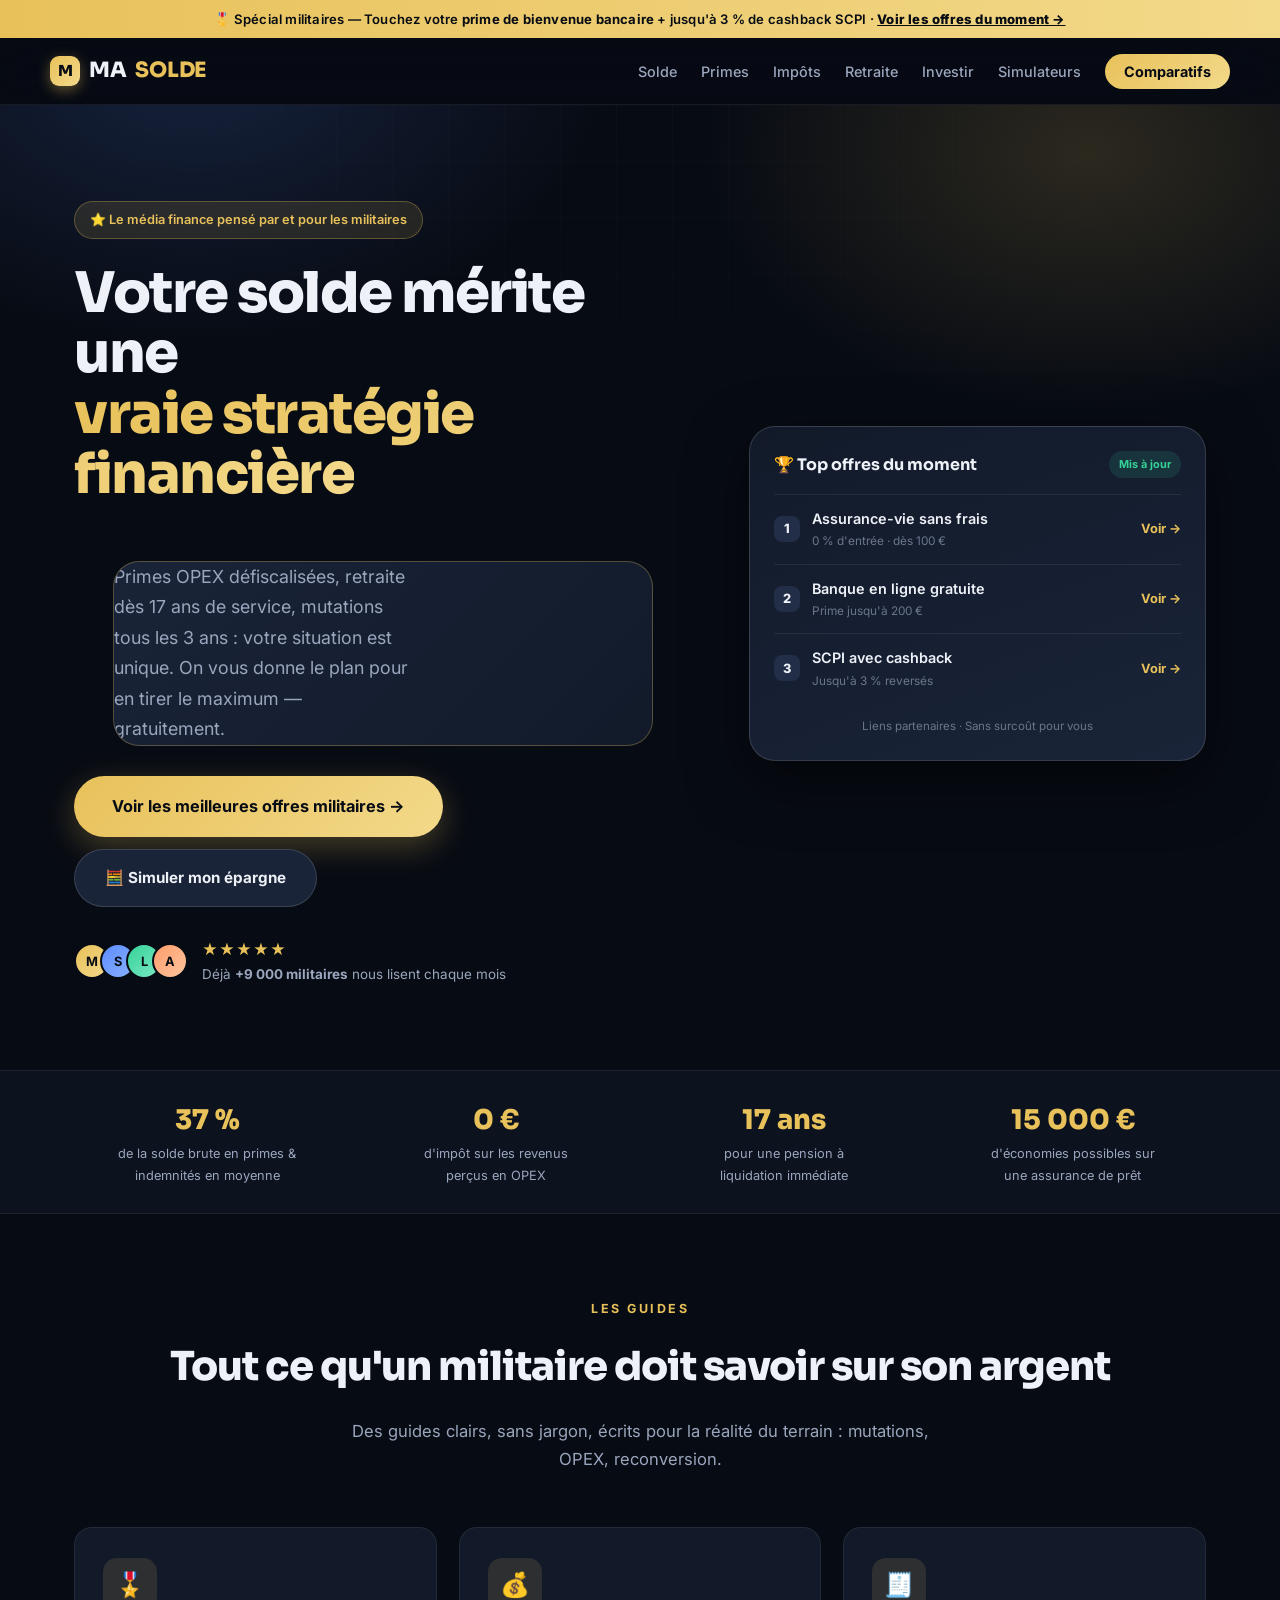
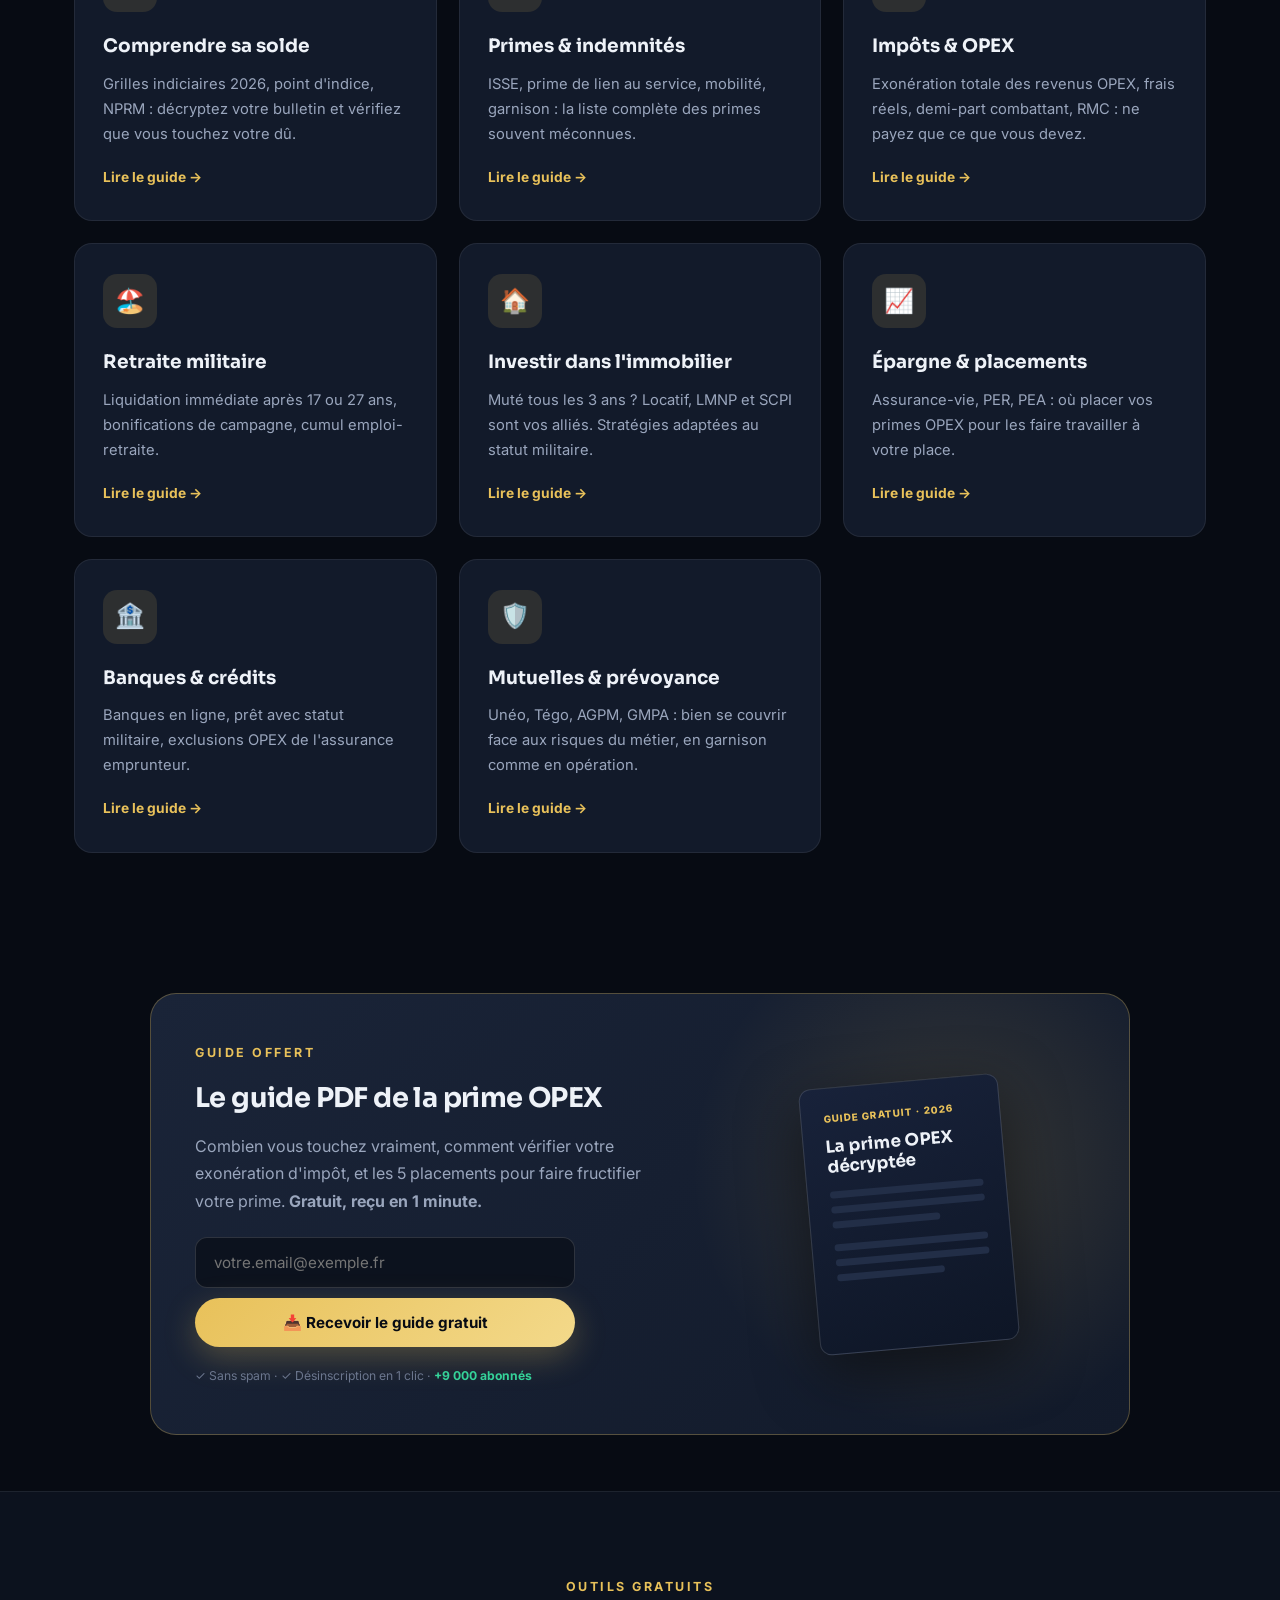
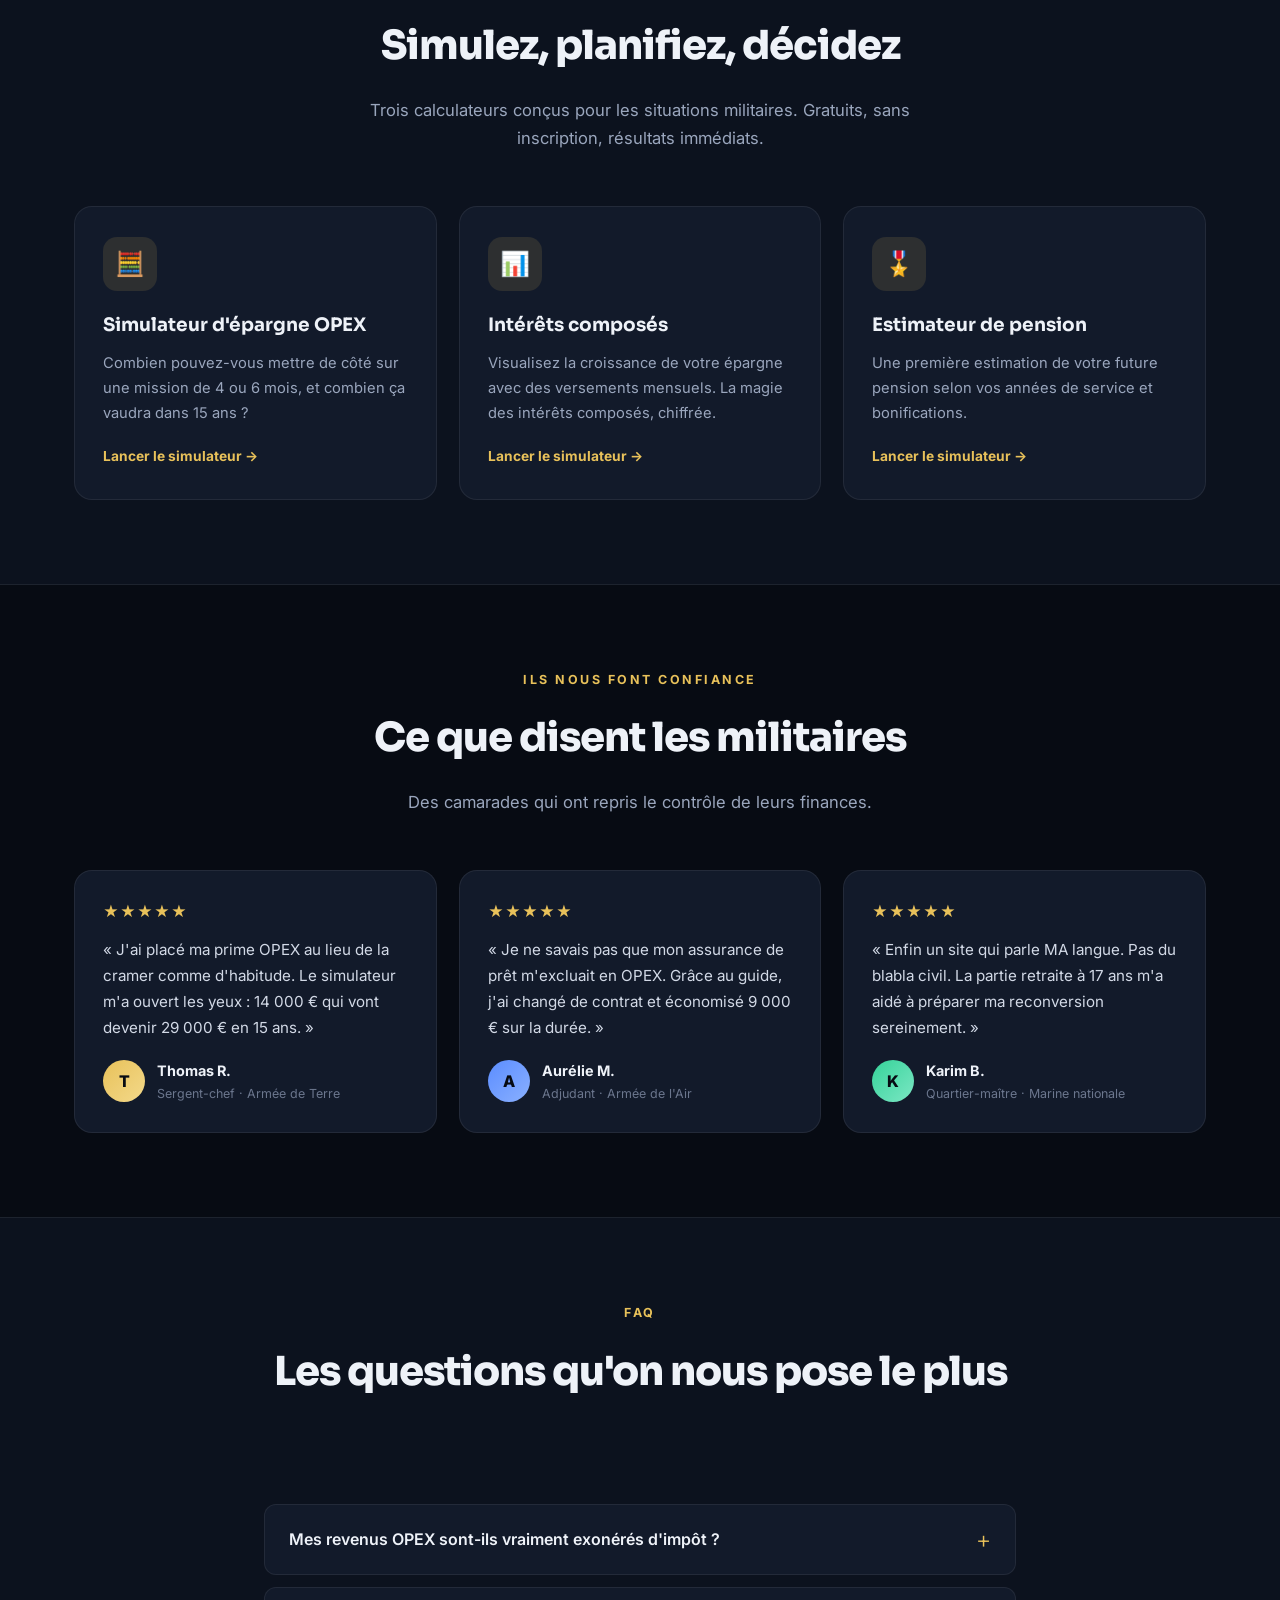
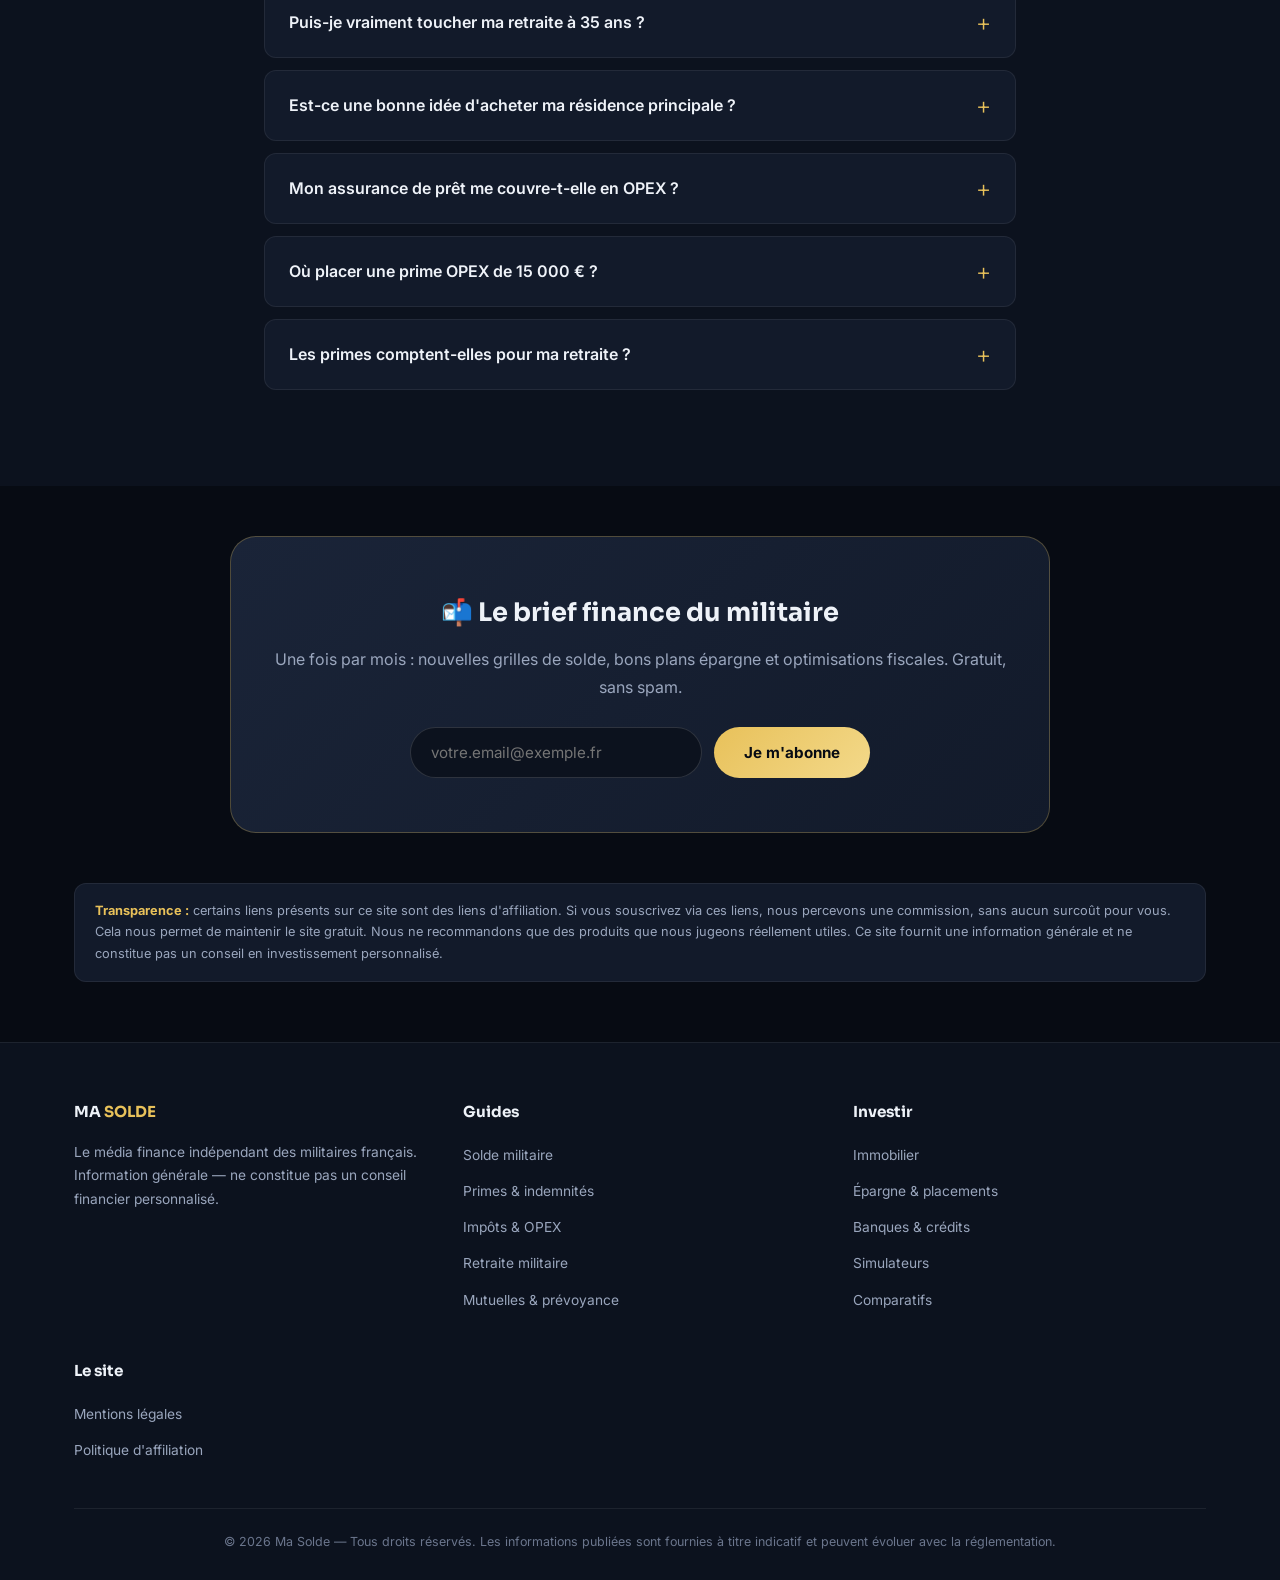
==== commit ae141f06: "Refonte premium "conversion" + rebranding Ma Solde / masolde.fr Design v3 axé conversion d'affiliati" ====
--- a/index.html
+++ b/index.html
@@ -3,22 +3,22 @@
 <head>
   <meta charset="UTF-8">
   <meta name="viewport" content="width=device-width, initial-scale=1.0">
-  <title>La Solde — La finance, expliquée aux militaires : solde, primes, impôts, retraite, investissement</title>
-  <meta name="description" content="Le média finance des militaires français : comprendre sa solde et ses primes, optimiser ses impôts (OPEX), préparer sa retraite, investir malgré les mutations. Guides + simulateurs gratuits.">
+  <title>Ma Solde — Le n°1 de la finance pour les militaires français | Solde, primes, impôts, retraite, investissement</title>
+  <meta name="description" content="Le média finance des militaires : décryptez votre solde et vos primes, défiscalisez vos OPEX, préparez votre retraite et investissez malgré les mutations. Guides experts + simulateurs gratuits.">
   <link rel="stylesheet" href="assets/css/style.css">
 </head>
 <body data-root="">
+<div class="topbar">🎖️ Spécial militaires — Touchez votre <strong>prime de bienvenue bancaire</strong> + jusqu'à 3 % de cashback SCPI · <a href="comparatifs.html">Voir les offres du moment →</a></div>
 <header>
   <div class="container nav">
-    <a href="index.html" class="logo">LA <span>SOLDE</span></a>
+    <a href="index.html" class="logo"><span class="mark">M</span>MA <span>SOLDE</span></a>
     <button class="burger" aria-label="Menu">☰</button>
     <ul class="nav-links">
       <li><a href="guides/solde-militaire.html">Solde</a></li>
       <li><a href="guides/primes-indemnites.html">Primes</a></li>
       <li><a href="guides/impots-opex.html">Impôts</a></li>
       <li><a href="guides/retraite-militaire.html">Retraite</a></li>
-      <li><a href="guides/investir-immobilier.html">Immobilier</a></li>
-      <li><a href="guides/epargne-placements.html">Épargne</a></li>
+      <li><a href="guides/investir-immobilier.html">Investir</a></li>
       <li><a href="simulateurs.html">Simulateurs</a></li>
       <li><a href="comparatifs.html" class="nav-cta">Comparatifs</a></li>
     </ul>
@@ -27,78 +27,102 @@
 
 <section class="hero">
   <div class="container">
-    <div class="hero-badge">⭐ Le média finance n°1 pensé pour les militaires</div>
-    <h1>Votre solde mérite une<br><em>vraie stratégie financière</em></h1>
-    <p>Primes OPEX défiscalisées, retraite dès 17 ans de service, mutations tous les 3 ans : votre situation est unique. Vos finances doivent l'être aussi.</p>
-    <a href="simulateurs.html" class="btn btn-primary">🧮 Lancer un simulateur</a>
-    <a href="guides/solde-militaire.html" class="btn btn-secondary">Découvrir les guides</a>
-
-    <div class="stats">
-      <div class="stat"><span class="num">37 %</span><span class="label">de la solde brute en primes &amp; indemnités en moyenne</span></div>
-      <div class="stat"><span class="num">0 €</span><span class="label">d'impôt sur les revenus perçus en OPEX</span></div>
-      <div class="stat"><span class="num">17 ans</span><span class="label">de service pour une pension à liquidation immédiate</span></div>
-      <div class="stat"><span class="num">15 000 €</span><span class="label">d'économies possibles sur une assurance emprunteur</span></div>
-    </div>
-  </div>
-</section>
+    <div class="hero-grid">
+      <div>
+        <div class="hero-badge">⭐ Le média finance pensé par et pour les militaires</div>
+        <h1>Votre solde mérite une<br><em>vraie stratégie financière</em></h1>
+        <p class="lead">Primes OPEX défiscalisées, retraite dès 17 ans de service, mutations tous les 3 ans : votre situation est unique. On vous donne le plan pour en tirer le maximum — gratuitement.</p>
+        <div class="hero-cta-row">
+          <a href="comparatifs.html" class="btn btn-primary btn-lg">Voir les meilleures offres militaires →</a>
+          <a href="simulateurs.html" class="btn btn-secondary">🧮 Simuler mon épargne</a>
+        </div>
+        <div class="hero-proof">
+          <div class="avatars">
+            <span style="background:linear-gradient(135deg,#e8c15a,#f3d98a)">M</span>
+            <span style="background:linear-gradient(135deg,#5b8dff,#8ab0ff)">S</span>
+            <span style="background:linear-gradient(135deg,#35d399,#7ce7c4)">L</span>
+            <span style="background:linear-gradient(135deg,#ff9d6b,#ffc59e)">A</span>
+          </div>
+          <div class="txt"><span class="stars">★★★★★</span><br>Déjà <strong>+9 000 militaires</strong> nous lisent chaque mois</div>
+        </div>
+      </div>
+
+      <div class="hero-card reveal">
+        <div class="hc-head">
+          <h3>🏆 Top offres du moment</h3>
+          <span class="hc-tag">Mis à jour</span>
+        </div>
+        <div class="hc-row">
+          <div class="rank">1</div>
+          <div class="hc-name">Assurance-vie sans frais<small>0 % d'entrée · dès 100 €</small></div>
+          <a class="hc-go" data-aff="linxea" href="comparatifs.html">Voir →</a>
+        </div>
+        <div class="hc-row">
+          <div class="rank">2</div>
+          <div class="hc-name">Banque en ligne gratuite<small>Prime jusqu'à 200 €</small></div>
+          <a class="hc-go" data-aff="boursobank" href="comparatifs.html">Voir →</a>
+        </div>
+        <div class="hc-row">
+          <div class="rank">3</div>
+          <div class="hc-name">SCPI avec cashback<small>Jusqu'à 3 % reversés</small></div>
+          <a class="hc-go" data-aff="louveinvest" href="comparatifs.html">Voir →</a>
+        </div>
+        <p style="font-size:0.72rem;color:var(--muted-2);margin-top:14px;text-align:center;">Liens partenaires · Sans surcoût pour vous</p>
+      </div>
+    </div>
+  </div>
+</section>
+
+<div class="trust-strip">
+  <div class="container">
+    <div class="trust-item"><span class="ti-num">37 %</span><span class="ti-lbl">de la solde brute en primes &amp; indemnités en moyenne</span></div>
+    <div class="trust-item"><span class="ti-num">0 €</span><span class="ti-lbl">d'impôt sur les revenus perçus en OPEX</span></div>
+    <div class="trust-item"><span class="ti-num">17 ans</span><span class="ti-lbl">pour une pension à liquidation immédiate</span></div>
+    <div class="trust-item"><span class="ti-num">15 000 €</span><span class="ti-lbl">d'économies possibles sur une assurance de prêt</span></div>
+  </div>
+</div>
 
 <section>
   <div class="container">
-    <span class="section-tag">Guides</span>
+    <span class="section-tag">Les guides</span>
     <h2 class="section-title">Tout ce qu'un militaire doit savoir sur son argent</h2>
     <p class="section-sub">Des guides clairs, sans jargon, écrits pour la réalité du terrain : mutations, OPEX, reconversion.</p>
     <div class="grid">
-      <div class="card reveal">
-        <div class="icon">🎖️</div>
-        <h3>Comprendre sa solde</h3>
-        <p>Grilles indiciaires 2026, point d'indice, NPRM : décryptez votre bulletin de solde et vérifiez que vous touchez ce qui vous est dû.</p>
-        <a href="guides/solde-militaire.html" class="more">Lire le guide →</a>
-      </div>
-      <div class="card reveal">
-        <div class="icon">💰</div>
-        <h3>Primes &amp; indemnités</h3>
-        <p>ISSE, prime de lien au service, mobilité, garnison : la liste complète des primes auxquelles vous avez droit, souvent méconnues.</p>
-        <a href="guides/primes-indemnites.html" class="more">Lire le guide →</a>
-      </div>
-      <div class="card reveal">
-        <div class="icon">🧾</div>
-        <h3>Impôts &amp; OPEX</h3>
-        <p>Exonération totale des revenus OPEX, frais réels, demi-part combattant, RMC : payez uniquement ce que vous devez, pas plus.</p>
-        <a href="guides/impots-opex.html" class="more">Lire le guide →</a>
-      </div>
-      <div class="card reveal">
-        <div class="icon">🏖️</div>
-        <h3>Retraite militaire</h3>
-        <p>Liquidation immédiate après 17 ou 27 ans, bonifications de campagne, cumul emploi-retraite : anticipez dès maintenant.</p>
-        <a href="guides/retraite-militaire.html" class="more">Lire le guide →</a>
-      </div>
-      <div class="card reveal">
-        <div class="icon">🏠</div>
-        <h3>Investir dans l'immobilier</h3>
-        <p>Mutations fréquentes ? Le locatif, le LMNP et les SCPI sont vos meilleurs alliés. Stratégies adaptées au statut militaire.</p>
-        <a href="guides/investir-immobilier.html" class="more">Lire le guide →</a>
-      </div>
-      <div class="card reveal">
-        <div class="icon">📈</div>
-        <h3>Épargne &amp; placements</h3>
-        <p>Assurance-vie, PER, PEA, livrets : où placer vos primes OPEX et votre épargne pour la faire travailler à votre place.</p>
-        <a href="guides/epargne-placements.html" class="more">Lire le guide →</a>
-      </div>
-      <div class="card reveal">
-        <div class="icon">🏦</div>
-        <h3>Banques &amp; crédits</h3>
-        <p>Banques en ligne, prêt immobilier avec statut militaire, assurance emprunteur et exclusions OPEX : empruntez au meilleur taux.</p>
-        <a href="guides/banques-credits.html" class="more">Lire le guide →</a>
-      </div>
-      <div class="card reveal">
-        <div class="icon">🛡️</div>
-        <h3>Mutuelles &amp; prévoyance</h3>
-        <p>Unéo, Tégo, AGPM, GMPA : bien se couvrir (et couvrir sa famille) face aux risques du métier, en garnison comme en opération.</p>
-        <a href="guides/mutuelles-assurances.html" class="more">Lire le guide →</a>
-      </div>
-    </div>
-  </div>
-</section>
+      <a href="guides/solde-militaire.html" class="card reveal"><div class="icon">🎖️</div><h3>Comprendre sa solde</h3><p>Grilles indiciaires 2026, point d'indice, NPRM : décryptez votre bulletin et vérifiez que vous touchez votre dû.</p><span class="more">Lire le guide →</span></a>
+      <a href="guides/primes-indemnites.html" class="card reveal"><div class="icon">💰</div><h3>Primes &amp; indemnités</h3><p>ISSE, prime de lien au service, mobilité, garnison : la liste complète des primes souvent méconnues.</p><span class="more">Lire le guide →</span></a>
+      <a href="guides/impots-opex.html" class="card reveal"><div class="icon">🧾</div><h3>Impôts &amp; OPEX</h3><p>Exonération totale des revenus OPEX, frais réels, demi-part combattant, RMC : ne payez que ce que vous devez.</p><span class="more">Lire le guide →</span></a>
+      <a href="guides/retraite-militaire.html" class="card reveal"><div class="icon">🏖️</div><h3>Retraite militaire</h3><p>Liquidation immédiate après 17 ou 27 ans, bonifications de campagne, cumul emploi-retraite.</p><span class="more">Lire le guide →</span></a>
+      <a href="guides/investir-immobilier.html" class="card reveal"><div class="icon">🏠</div><h3>Investir dans l'immobilier</h3><p>Muté tous les 3 ans ? Locatif, LMNP et SCPI sont vos alliés. Stratégies adaptées au statut militaire.</p><span class="more">Lire le guide →</span></a>
+      <a href="guides/epargne-placements.html" class="card reveal"><div class="icon">📈</div><h3>Épargne &amp; placements</h3><p>Assurance-vie, PER, PEA : où placer vos primes OPEX pour les faire travailler à votre place.</p><span class="more">Lire le guide →</span></a>
+      <a href="guides/banques-credits.html" class="card reveal"><div class="icon">🏦</div><h3>Banques &amp; crédits</h3><p>Banques en ligne, prêt avec statut militaire, exclusions OPEX de l'assurance emprunteur.</p><span class="more">Lire le guide →</span></a>
+      <a href="guides/mutuelles-assurances.html" class="card reveal"><div class="icon">🛡️</div><h3>Mutuelles &amp; prévoyance</h3><p>Unéo, Tégo, AGPM, GMPA : bien se couvrir face aux risques du métier, en garnison comme en opération.</p><span class="more">Lire le guide →</span></a>
+    </div>
+  </div>
+</section>
+
+<!-- LEAD MAGNET -->
+<div class="container">
+  <div class="lead reveal">
+    <div class="lead-text">
+      <span class="section-tag">Guide offert</span>
+      <h2>Le guide PDF de la prime OPEX</h2>
+      <p>Combien vous touchez vraiment, comment vérifier votre exonération d'impôt, et les 5 placements pour faire fructifier votre prime. <strong>Gratuit, reçu en 1 minute.</strong></p>
+      <form action="#" method="post" onsubmit="alert('Connectez ce formulaire à votre outil emailing (Brevo/MailerLite). Voir MONETISATION.md'); return false;">
+        <input type="email" name="email" placeholder="votre.email@exemple.fr" required>
+        <button type="submit" class="btn btn-primary btn-block">📥 Recevoir le guide gratuit</button>
+        <span class="micro">✓ Sans spam · ✓ Désinscription en 1 clic · <b>+9 000 abonnés</b></span>
+      </form>
+    </div>
+    <div class="lead-visual">
+      <div class="lead-doc">
+        <div class="ld-badge">GUIDE GRATUIT · 2026</div>
+        <h5>La prime OPEX décryptée</h5>
+        <div class="ld-line"></div><div class="ld-line"></div><div class="ld-line s"></div>
+        <div class="ld-line" style="margin-top:16px"></div><div class="ld-line"></div><div class="ld-line s"></div>
+      </div>
+    </div>
+  </div>
+</div>
 
 <section style="background: var(--bg-soft); border-top: 1px solid var(--border); border-bottom: 1px solid var(--border);">
   <div class="container">
@@ -106,48 +130,34 @@
     <h2 class="section-title">Simulez, planifiez, décidez</h2>
     <p class="section-sub">Trois calculateurs conçus pour les situations militaires. Gratuits, sans inscription, résultats immédiats.</p>
     <div class="grid">
-      <div class="card reveal">
-        <div class="icon">🧮</div>
-        <h3>Simulateur d'épargne OPEX</h3>
-        <p>Estimez combien vous pouvez mettre de côté sur une mission de 4 ou 6 mois, et ce que cette épargne vaudra dans 15 ans.</p>
-        <a href="simulateurs.html#opex" class="more">Simuler →</a>
-      </div>
-      <div class="card reveal">
-        <div class="icon">📊</div>
-        <h3>Calculateur d'intérêts composés</h3>
-        <p>Visualisez la croissance de votre épargne avec des versements mensuels : la magie des intérêts composés, chiffrée.</p>
-        <a href="simulateurs.html#interets" class="more">Simuler →</a>
-      </div>
-      <div class="card reveal">
-        <div class="icon">🎖️</div>
-        <h3>Estimateur de pension militaire</h3>
-        <p>Une première estimation de votre future pension selon vos années de service et vos bonifications de campagne.</p>
-        <a href="simulateurs.html#pension" class="more">Simuler →</a>
-      </div>
-    </div>
-  </div>
-</section>
-
+      <a href="simulateurs.html#opex" class="card reveal"><div class="icon">🧮</div><h3>Simulateur d'épargne OPEX</h3><p>Combien pouvez-vous mettre de côté sur une mission de 4 ou 6 mois, et combien ça vaudra dans 15 ans ?</p><span class="more">Lancer le simulateur →</span></a>
+      <a href="simulateurs.html#interets" class="card reveal"><div class="icon">📊</div><h3>Intérêts composés</h3><p>Visualisez la croissance de votre épargne avec des versements mensuels. La magie des intérêts composés, chiffrée.</p><span class="more">Lancer le simulateur →</span></a>
+      <a href="simulateurs.html#pension" class="card reveal"><div class="icon">🎖️</div><h3>Estimateur de pension</h3><p>Une première estimation de votre future pension selon vos années de service et bonifications.</p><span class="more">Lancer le simulateur →</span></a>
+    </div>
+  </div>
+</section>
+
+<!-- TESTIMONIALS -->
 <section>
   <div class="container">
-    <span class="section-tag">Pourquoi nous</span>
-    <h2 class="section-title">Un site finance dédié aux militaires, enfin</h2>
-    <p class="section-sub">Parce que votre situation ne ressemble à aucune autre, les conseils génériques ne vous suffisent pas.</p>
-    <div class="grid">
-      <div class="card reveal">
-        <div class="icon">⚖️</div>
-        <h3>Une rémunération à part</h3>
-        <p>37 % de la solde en indemnités, primes défiscalisées, NPRM : aucun simulateur « civil » ne sait gérer votre fiche de paie.</p>
-      </div>
-      <div class="card reveal">
-        <div class="icon">🧾</div>
-        <h3>Une fiscalité spécifique</h3>
-        <p>Revenus OPEX exonérés, Retraite Mutualiste du Combattant déductible, demi-part fiscale : des optimisations que la plupart des militaires n'utilisent jamais.</p>
-      </div>
-      <div class="card reveal">
-        <div class="icon">🪖</div>
-        <h3>Une carrière atypique</h3>
-        <p>Retraite possible dès 17 ans de service, mobilité tous les 3 à 5 ans, risques opérationnels : votre stratégie patrimoniale doit être pensée différemment.</p>
+    <span class="section-tag">Ils nous font confiance</span>
+    <h2 class="section-title">Ce que disent les militaires</h2>
+    <p class="section-sub">Des camarades qui ont repris le contrôle de leurs finances.</p>
+    <div class="testi-grid">
+      <div class="testi reveal">
+        <div class="stars">★★★★★</div>
+        <p>« J'ai placé ma prime OPEX au lieu de la cramer comme d'habitude. Le simulateur m'a ouvert les yeux : 14 000 € qui vont devenir 29 000 € en 15 ans. »</p>
+        <div class="who"><span class="av" style="background:linear-gradient(135deg,#e8c15a,#f3d98a)">T</span><div><div class="nm">Thomas R.</div><div class="rk">Sergent-chef · Armée de Terre</div></div></div>
+      </div>
+      <div class="testi reveal">
+        <div class="stars">★★★★★</div>
+        <p>« Je ne savais pas que mon assurance de prêt m'excluait en OPEX. Grâce au guide, j'ai changé de contrat et économisé 9 000 € sur la durée. »</p>
+        <div class="who"><span class="av" style="background:linear-gradient(135deg,#5b8dff,#8ab0ff)">A</span><div><div class="nm">Aurélie M.</div><div class="rk">Adjudant · Armée de l'Air</div></div></div>
+      </div>
+      <div class="testi reveal">
+        <div class="stars">★★★★★</div>
+        <p>« Enfin un site qui parle MA langue. Pas du blabla civil. La partie retraite à 17 ans m'a aidé à préparer ma reconversion sereinement. »</p>
+        <div class="who"><span class="av" style="background:linear-gradient(135deg,#35d399,#7ce7c4)">K</span><div><div class="nm">Karim B.</div><div class="rk">Quartier-maître · Marine nationale</div></div></div>
       </div>
     </div>
   </div>
@@ -158,87 +168,44 @@
     <span class="section-tag">FAQ</span>
     <h2 class="section-title">Les questions qu'on nous pose le plus</h2>
     <p class="section-sub">&nbsp;</p>
-
-    <div class="faq-item reveal">
-      <button class="faq-q">Mes revenus OPEX sont-ils vraiment exonérés d'impôt ?</button>
-      <div class="faq-a"><div class="faq-a-inner">Oui. La solde perçue pendant une opération extérieure, l'ISSE et ses majorations sont totalement exonérées d'impôt sur le revenu. Vérifiez tout de même votre déclaration pré-remplie : des erreurs arrivent. Détails dans notre <a href="guides/impots-opex.html">guide impôts &amp; OPEX</a>.</div></div>
-    </div>
-    <div class="faq-item reveal">
-      <button class="faq-q">Puis-je vraiment toucher ma retraite à 35 ans ?</button>
-      <div class="faq-a"><div class="faq-a-inner">Oui, c'est le principe de la pension à liquidation immédiate : 17 ans de services effectifs pour les non-officiers, 27 ans pour les officiers. La pension se cumule ensuite intégralement avec un salaire du privé. Voir le <a href="guides/retraite-militaire.html">guide retraite</a>.</div></div>
-    </div>
-    <div class="faq-item reveal">
-      <button class="faq-q">Est-ce une bonne idée d'acheter ma résidence principale ?</button>
-      <div class="faq-a"><div class="faq-a-inner">Si vous êtes muté tous les 3 ans, rarement : les frais de notaire (~8 %) sont durs à amortir. La stratégie militaire classique consiste à rester locataire et à acheter un bien locatif dont le loyer rembourse le crédit. Voir le <a href="guides/investir-immobilier.html">guide immobilier</a>.</div></div>
-    </div>
-    <div class="faq-item reveal">
-      <button class="faq-q">Mon assurance de prêt me couvre-t-elle en OPEX ?</button>
-      <div class="faq-a"><div class="faq-a-inner">Pas forcément ! Beaucoup de contrats « civils » excluent les faits de guerre et missions opérationnelles. Vérifiez vos clauses d'exclusion, et envisagez un assureur spécialiste du monde militaire. Voir le <a href="guides/banques-credits.html">guide banques &amp; crédits</a>.</div></div>
-    </div>
-    <div class="faq-item reveal">
-      <button class="faq-q">Où placer une prime OPEX de 15 000 € ?</button>
-      <div class="faq-a"><div class="faq-a-inner">Notre règle des 3 tiers : un tiers en épargne de précaution (livrets), un tiers en long terme (assurance-vie, PER), un tiers pour vos projets. Une ISSE placée 15 ans à 5 %/an double quasiment de valeur. Voir le <a href="guides/epargne-placements.html">guide épargne</a>.</div></div>
-    </div>
-    <div class="faq-item reveal">
-      <button class="faq-q">Les primes comptent-elles pour ma retraite ?</button>
-      <div class="faq-a"><div class="faq-a-inner">Non, et c'est le piège : la pension est calculée sur la solde indiciaire des 6 derniers mois, hors primes. Avec 37 % de votre rémunération en primes, votre taux de remplacement réel peut chuter à 50-60 %. D'où l'importance d'épargner pendant l'activité.</div></div>
-    </div>
+    <div class="faq-item reveal"><button class="faq-q">Mes revenus OPEX sont-ils vraiment exonérés d'impôt ?</button><div class="faq-a"><div class="faq-a-inner">Oui. La solde perçue pendant une opération extérieure, l'ISSE et ses majorations sont totalement exonérées d'impôt sur le revenu. Vérifiez tout de même votre déclaration pré-remplie. Détails dans notre <a href="guides/impots-opex.html">guide impôts &amp; OPEX</a>.</div></div></div>
+    <div class="faq-item reveal"><button class="faq-q">Puis-je vraiment toucher ma retraite à 35 ans ?</button><div class="faq-a"><div class="faq-a-inner">Oui : 17 ans de services effectifs pour les non-officiers, 27 ans pour les officiers. La pension se cumule ensuite intégralement avec un salaire du privé. Voir le <a href="guides/retraite-militaire.html">guide retraite</a>.</div></div></div>
+    <div class="faq-item reveal"><button class="faq-q">Est-ce une bonne idée d'acheter ma résidence principale ?</button><div class="faq-a"><div class="faq-a-inner">Si vous êtes muté tous les 3 ans, rarement. La stratégie militaire classique : rester locataire et acheter un bien locatif dont le loyer rembourse le crédit. Voir le <a href="guides/investir-immobilier.html">guide immobilier</a>.</div></div></div>
+    <div class="faq-item reveal"><button class="faq-q">Mon assurance de prêt me couvre-t-elle en OPEX ?</button><div class="faq-a"><div class="faq-a-inner">Pas forcément ! Beaucoup de contrats « civils » excluent les faits de guerre et missions opérationnelles. Vérifiez vos clauses. Voir le <a href="guides/banques-credits.html">guide banques &amp; crédits</a>.</div></div></div>
+    <div class="faq-item reveal"><button class="faq-q">Où placer une prime OPEX de 15 000 € ?</button><div class="faq-a"><div class="faq-a-inner">Notre règle des 3 tiers : un tiers en épargne de précaution, un tiers en long terme (assurance-vie, PER), un tiers pour vos projets. Voir le <a href="guides/epargne-placements.html">guide épargne</a>.</div></div></div>
+    <div class="faq-item reveal"><button class="faq-q">Les primes comptent-elles pour ma retraite ?</button><div class="faq-a"><div class="faq-a-inner">Non, et c'est le piège : la pension est calculée sur la solde indiciaire des 6 derniers mois, hors primes. D'où l'importance d'épargner pendant l'activité.</div></div></div>
   </div>
 </section>
 
 <div class="container">
   <div class="newsletter reveal">
     <h2>📬 Le brief finance du militaire</h2>
-    <p>Une fois par mois : nouvelles grilles de solde, bons plans épargne et optimisations fiscales à ne pas rater. Gratuit, sans spam, désinscription en 1 clic.</p>
+    <p>Une fois par mois : nouvelles grilles de solde, bons plans épargne et optimisations fiscales. Gratuit, sans spam.</p>
     <form action="#" method="post" onsubmit="alert('Connectez ce formulaire à votre outil emailing (voir MONETISATION.md)'); return false;">
       <input type="email" name="email" placeholder="votre.email@exemple.fr" required>
       <button type="submit">Je m'abonne</button>
     </form>
   </div>
-
-  <div class="disclosure">
-    <strong>Transparence :</strong> certains liens présents sur ce site sont des liens d'affiliation. Si vous souscrivez via ces liens, nous percevons une commission, sans aucun surcoût pour vous. Cela nous permet de maintenir le site gratuit. Nous ne recommandons que des produits que nous jugeons réellement utiles. Ce site fournit une information générale et ne constitue pas un conseil en investissement personnalisé.
-  </div>
+  <div class="disclosure"><strong>Transparence :</strong> certains liens présents sur ce site sont des liens d'affiliation. Si vous souscrivez via ces liens, nous percevons une commission, sans aucun surcoût pour vous. Cela nous permet de maintenir le site gratuit. Nous ne recommandons que des produits que nous jugeons réellement utiles. Ce site fournit une information générale et ne constitue pas un conseil en investissement personnalisé.</div>
 </div>
 
 <footer>
   <div class="container">
     <div class="grid">
-      <div>
-        <h4>LA <span style="color:var(--accent)">SOLDE</span></h4>
-        <p>Le média finance indépendant des militaires français. Information générale — ne constitue pas un conseil financier personnalisé.</p>
-      </div>
-      <div>
-        <h4>Guides</h4>
-        <ul>
-          <li><a href="guides/solde-militaire.html">Solde militaire</a></li>
-          <li><a href="guides/primes-indemnites.html">Primes &amp; indemnités</a></li>
-          <li><a href="guides/impots-opex.html">Impôts &amp; OPEX</a></li>
-          <li><a href="guides/retraite-militaire.html">Retraite militaire</a></li>
-          <li><a href="guides/mutuelles-assurances.html">Mutuelles &amp; prévoyance</a></li>
-        </ul>
-      </div>
-      <div>
-        <h4>Investir</h4>
-        <ul>
-          <li><a href="guides/investir-immobilier.html">Immobilier</a></li>
-          <li><a href="guides/epargne-placements.html">Épargne &amp; placements</a></li>
-          <li><a href="guides/banques-credits.html">Banques &amp; crédits</a></li>
-          <li><a href="simulateurs.html">Simulateurs</a></li>
-          <li><a href="comparatifs.html">Comparatifs</a></li>
-        </ul>
-      </div>
-      <div>
-        <h4>Le site</h4>
-        <ul>
-          <li><a href="mentions-legales.html">Mentions légales</a></li>
-          <li><a href="mentions-legales.html#affiliation">Politique d'affiliation</a></li>
-        </ul>
-      </div>
-    </div>
-    <div class="footer-bottom">© 2026 La Solde — Tous droits réservés. Les informations publiées sont fournies à titre indicatif et peuvent évoluer avec la réglementation.</div>
+      <div><h4>MA <span style="color:var(--gold)">SOLDE</span></h4><p>Le média finance indépendant des militaires français. Information générale — ne constitue pas un conseil financier personnalisé.</p></div>
+      <div><h4>Guides</h4><ul><li><a href="guides/solde-militaire.html">Solde militaire</a></li><li><a href="guides/primes-indemnites.html">Primes &amp; indemnités</a></li><li><a href="guides/impots-opex.html">Impôts &amp; OPEX</a></li><li><a href="guides/retraite-militaire.html">Retraite militaire</a></li><li><a href="guides/mutuelles-assurances.html">Mutuelles &amp; prévoyance</a></li></ul></div>
+      <div><h4>Investir</h4><ul><li><a href="guides/investir-immobilier.html">Immobilier</a></li><li><a href="guides/epargne-placements.html">Épargne &amp; placements</a></li><li><a href="guides/banques-credits.html">Banques &amp; crédits</a></li><li><a href="simulateurs.html">Simulateurs</a></li><li><a href="comparatifs.html">Comparatifs</a></li></ul></div>
+      <div><h4>Le site</h4><ul><li><a href="mentions-legales.html">Mentions légales</a></li><li><a href="mentions-legales.html#affiliation">Politique d'affiliation</a></li></ul></div>
+    </div>
+    <div class="footer-bottom">© 2026 Ma Solde — Tous droits réservés. Les informations publiées sont fournies à titre indicatif et peuvent évoluer avec la réglementation.</div>
   </div>
 </footer>
+
+<div class="sticky-cta" id="stickyCta">
+  <div class="sc-text">🏆 Les meilleures offres militaires<small>Banques, assurance-vie, SCPI — sélection 2026</small></div>
+  <a href="comparatifs.html" class="btn btn-cta">Voir →</a>
+</div>
+
 <script src="assets/js/affiliates.js"></script>
 <script src="assets/js/main.js"></script>
 </body>
--- a/assets/css/style.css
+++ b/assets/css/style.css
@@ -1,254 +1,272 @@
-/* La Solde — design system v2 (moderne) */
-@import url('https://fonts.googleapis.com/css2?family=Inter:wght@400;500;600;700;800;900&family=Space+Grotesk:wght@500;600;700&display=swap');
+/* ===================================================================
+   MA SOLDE — Design system v3 "premium conversion"
+   =================================================================== */
+@import url('https://fonts.googleapis.com/css2?family=Inter:wght@400;500;600;700;800;900&family=Sora:wght@500;600;700;800&display=swap');
 
 :root {
-  --bg: #0a0e17;
-  --bg-soft: #0f1522;
-  --surface: #151d2e;
-  --surface-2: #1c2840;
-  --border: rgba(255,255,255,0.08);
-  --text: #e8ecf3;
-  --muted: #94a0b8;
-  --accent: #d4af37;
-  --accent-soft: rgba(212,175,55,0.12);
-  --accent-2: #4f8cff;
-  --green: #34d399;
-  --radius: 16px;
-  --radius-sm: 10px;
-  --shadow: 0 10px 40px rgba(0,0,0,0.45);
+  --bg: #070b13;
+  --bg-soft: #0c121e;
+  --surface: #121a2a;
+  --surface-2: #1a2438;
+  --surface-3: #222e47;
+  --border: rgba(255,255,255,0.07);
+  --border-strong: rgba(255,255,255,0.14);
+  --text: #eef2f8;
+  --muted: #9aa6bd;
+  --muted-2: #6b768d;
+  --gold: #e8c15a;
+  --gold-2: #f3d98a;
+  --gold-soft: rgba(232,193,90,0.12);
+  --blue: #5b8dff;
+  --blue-soft: rgba(91,141,255,0.12);
+  --green: #35d399;
+  --green-soft: rgba(53,211,153,0.12);
+  --red: #ff6b6b;
+  --radius: 18px;
+  --radius-sm: 12px;
+  --radius-lg: 26px;
+  --shadow: 0 20px 60px rgba(0,0,0,0.5);
+  --shadow-gold: 0 16px 50px rgba(232,193,90,0.18);
   --font: 'Inter', system-ui, sans-serif;
-  --font-display: 'Space Grotesk', 'Inter', sans-serif;
+  --font-display: 'Sora', 'Inter', sans-serif;
+  --maxw: 1180px;
 }
 
 * { margin: 0; padding: 0; box-sizing: border-box; }
 html { scroll-behavior: smooth; }
-body { font-family: var(--font); background: var(--bg); color: var(--text); line-height: 1.7; -webkit-font-smoothing: antialiased; }
-.container { max-width: 1140px; margin: 0 auto; padding: 0 24px; }
+body { font-family: var(--font); background: var(--bg); color: var(--text); line-height: 1.7; -webkit-font-smoothing: antialiased; overflow-x: hidden; }
+body::selection, ::selection { background: var(--gold); color: #070b13; }
+.container { max-width: var(--maxw); margin: 0 auto; padding: 0 24px; }
+img { max-width: 100%; }
+a { color: inherit; }
+
+/* ---------- Topbar promo ---------- */
+.topbar {
+  background: linear-gradient(90deg, var(--gold), var(--gold-2));
+  color: #070b13; text-align: center; font-size: 0.82rem; font-weight: 600;
+  padding: 8px 16px; letter-spacing: 0.2px;
+}
+.topbar a { text-decoration: underline; font-weight: 800; }
 
 /* ---------- Header ---------- */
-header {
-  position: sticky; top: 0; z-index: 200;
-  background: rgba(10,14,23,0.75);
-  backdrop-filter: blur(16px);
-  -webkit-backdrop-filter: blur(16px);
-  border-bottom: 1px solid var(--border);
-}
-.nav { display: flex; align-items: center; justify-content: space-between; padding: 16px 0; }
-.logo { font-family: var(--font-display); color: var(--text); font-size: 1.35rem; font-weight: 700; text-decoration: none; letter-spacing: 0.5px; }
-.logo span { color: var(--accent); }
-.nav-links { display: flex; gap: 26px; list-style: none; align-items: center; }
+header { position: sticky; top: 0; z-index: 200; background: rgba(7,11,19,0.72); backdrop-filter: blur(18px) saturate(140%); -webkit-backdrop-filter: blur(18px) saturate(140%); border-bottom: 1px solid var(--border); }
+.nav { display: flex; align-items: center; justify-content: space-between; padding: 15px 0; }
+.logo { font-family: var(--font-display); color: var(--text); font-size: 1.32rem; font-weight: 800; text-decoration: none; letter-spacing: -0.3px; display: flex; align-items: center; gap: 9px; }
+.logo .mark { width: 30px; height: 30px; border-radius: 9px; background: linear-gradient(135deg, var(--gold), var(--gold-2)); display: grid; place-items: center; color: #070b13; font-size: 0.95rem; box-shadow: 0 4px 14px rgba(232,193,90,0.4); }
+.logo span { color: var(--gold); }
+.nav-links { display: flex; gap: 24px; list-style: none; align-items: center; }
 .nav-links a { color: var(--muted); text-decoration: none; font-size: 0.9rem; font-weight: 500; transition: color .2s; }
 .nav-links a:hover, .nav-links a.active { color: var(--text); }
-.nav-cta {
-  background: var(--accent); color: #0a0e17 !important; padding: 9px 18px;
-  border-radius: 99px; font-weight: 700 !important; transition: transform .15s, box-shadow .2s;
-}
-.nav-cta:hover { transform: translateY(-1px); box-shadow: 0 6px 20px rgba(212,175,55,0.35); }
-.burger { display: none; background: none; border: none; color: var(--text); font-size: 1.6rem; cursor: pointer; }
+.nav-cta { background: linear-gradient(135deg, var(--gold), var(--gold-2)); color: #070b13 !important; padding: 9px 19px; border-radius: 99px; font-weight: 700 !important; transition: transform .15s, box-shadow .2s; }
+.nav-cta:hover { transform: translateY(-1px); box-shadow: 0 8px 22px rgba(232,193,90,0.4); }
+.burger { display: none; background: none; border: none; color: var(--text); font-size: 1.6rem; cursor: pointer; line-height: 1; }
+
+/* ---------- Buttons ---------- */
+.btn { display: inline-flex; align-items: center; gap: 8px; justify-content: center; padding: 15px 30px; border-radius: 99px; font-weight: 700; text-decoration: none; font-size: 0.95rem; transition: transform .15s, box-shadow .2s, background .2s; cursor: pointer; border: none; font-family: var(--font); }
+.btn:hover { transform: translateY(-2px); }
+.btn-primary { background: linear-gradient(135deg, var(--gold), var(--gold-2)); color: #070b13; box-shadow: 0 10px 32px rgba(232,193,90,0.28); }
+.btn-primary:hover { box-shadow: 0 14px 40px rgba(232,193,90,0.45); }
+.btn-secondary { background: var(--surface-2); color: var(--text); border: 1px solid var(--border-strong); }
+.btn-secondary:hover { background: var(--surface-3); }
+.btn-cta { background: linear-gradient(135deg, var(--green), #27b888); color: #042b1e; padding: 13px 26px; font-size: 0.9rem; box-shadow: 0 10px 28px rgba(53,211,153,0.25); }
+.btn-cta:hover { box-shadow: 0 14px 36px rgba(53,211,153,0.4); }
+.btn-block { width: 100%; }
+.btn-lg { padding: 17px 38px; font-size: 1.02rem; }
+.btn-ghost { background: transparent; border: 1px solid var(--border-strong); color: var(--text); }
+.micro { display: block; font-size: 0.76rem; color: var(--muted-2); margin-top: 9px; }
+.micro b { color: var(--green); }
 
 /* ---------- Hero ---------- */
-.hero {
-  position: relative; overflow: hidden;
-  padding: 110px 0 90px; text-align: center;
-}
-.hero::before {
-  content: ""; position: absolute; inset: 0;
-  background:
-    radial-gradient(ellipse 60% 50% at 20% 0%, rgba(79,140,255,0.16), transparent),
-    radial-gradient(ellipse 50% 40% at 80% 10%, rgba(212,175,55,0.14), transparent);
-  pointer-events: none;
-}
-.hero .container { position: relative; }
-.hero-badge {
-  display: inline-flex; align-items: center; gap: 8px;
-  background: var(--accent-soft); border: 1px solid rgba(212,175,55,0.3);
-  color: var(--accent); font-size: 0.82rem; font-weight: 600;
-  padding: 7px 16px; border-radius: 99px; margin-bottom: 26px;
-}
-.hero h1 {
-  font-family: var(--font-display);
-  font-size: clamp(2.2rem, 5.5vw, 3.8rem);
-  font-weight: 700; line-height: 1.12; margin-bottom: 22px; letter-spacing: -1px;
-}
-.hero h1 em {
-  font-style: normal;
-  background: linear-gradient(120deg, var(--accent), #f5d97a);
-  -webkit-background-clip: text; background-clip: text; color: transparent;
-}
-.hero p { max-width: 620px; margin: 0 auto 34px; color: var(--muted); font-size: 1.12rem; }
-.hero .btn { margin: 0 8px 12px; }
-
-/* ---------- Stats ---------- */
-.stats { display: grid; grid-template-columns: repeat(auto-fit, minmax(170px, 1fr)); gap: 18px; margin-top: 64px; }
-.stat {
-  background: var(--surface); border: 1px solid var(--border);
-  border-radius: var(--radius); padding: 26px 18px;
-}
-.stat .num { font-family: var(--font-display); font-size: 2rem; font-weight: 700; color: var(--accent); display: block; }
-.stat .label { color: var(--muted); font-size: 0.85rem; }
-
-/* ---------- Buttons ---------- */
-.btn {
-  display: inline-block; padding: 15px 32px; border-radius: 99px;
-  font-weight: 700; text-decoration: none; font-size: 0.95rem;
-  transition: transform .15s, box-shadow .2s; cursor: pointer; border: none; font-family: var(--font);
-}
-.btn:hover { transform: translateY(-2px); }
-.btn-primary { background: linear-gradient(120deg, var(--accent), #c9a02e); color: #0a0e17; box-shadow: 0 8px 30px rgba(212,175,55,0.25); }
-.btn-primary:hover { box-shadow: 0 12px 36px rgba(212,175,55,0.4); }
-.btn-secondary { background: var(--surface-2); color: var(--text); border: 1px solid var(--border); }
-.btn-cta { background: var(--green); color: #06281c; padding: 11px 24px; font-size: 0.88rem; }
-.btn-cta:hover { box-shadow: 0 8px 24px rgba(52,211,153,0.3); }
+.hero { position: relative; overflow: hidden; padding: 96px 0 84px; }
+.hero::before { content: ""; position: absolute; inset: 0; background: radial-gradient(ellipse 55% 50% at 15% -5%, rgba(91,141,255,0.18), transparent 60%), radial-gradient(ellipse 50% 45% at 85% 5%, rgba(232,193,90,0.16), transparent 60%); pointer-events: none; }
+.hero::after { content: ""; position: absolute; inset: 0; background-image: linear-gradient(rgba(255,255,255,0.02) 1px, transparent 1px), linear-gradient(90deg, rgba(255,255,255,0.02) 1px, transparent 1px); background-size: 56px 56px; mask-image: radial-gradient(ellipse 70% 60% at 50% 0%, #000, transparent 75%); pointer-events: none; }
+.hero .container { position: relative; z-index: 1; }
+.hero-grid { display: grid; grid-template-columns: 1.15fr 0.85fr; gap: 56px; align-items: center; }
+.hero-badge { display: inline-flex; align-items: center; gap: 8px; background: var(--gold-soft); border: 1px solid rgba(232,193,90,0.3); color: var(--gold); font-size: 0.8rem; font-weight: 600; padding: 7px 15px; border-radius: 99px; margin-bottom: 24px; }
+.hero h1 { font-family: var(--font-display); font-size: clamp(2.1rem, 4.6vw, 3.5rem); font-weight: 800; line-height: 1.08; margin-bottom: 20px; letter-spacing: -1.5px; }
+.hero h1 em { font-style: normal; background: linear-gradient(120deg, var(--gold), var(--gold-2)); -webkit-background-clip: text; background-clip: text; color: transparent; }
+.hero p.lead { color: var(--muted); font-size: 1.12rem; margin-bottom: 30px; max-width: 540px; }
+.hero-cta-row { display: flex; gap: 12px; flex-wrap: wrap; align-items: center; }
+.hero-proof { display: flex; align-items: center; gap: 14px; margin-top: 30px; }
+.avatars { display: flex; }
+.avatars span { width: 36px; height: 36px; border-radius: 50%; border: 2px solid var(--bg); margin-left: -10px; display: grid; place-items: center; font-size: 0.8rem; font-weight: 700; color: #070b13; }
+.avatars span:first-child { margin-left: 0; }
+.hero-proof .txt { font-size: 0.84rem; color: var(--muted); }
+.hero-proof .stars { color: var(--gold); letter-spacing: 1px; }
+
+/* Hero card (mini-classement) */
+.hero-card { background: linear-gradient(160deg, var(--surface), var(--surface-2)); border: 1px solid var(--border-strong); border-radius: var(--radius-lg); padding: 24px; box-shadow: var(--shadow); position: relative; }
+.hero-card .hc-head { display: flex; align-items: center; justify-content: space-between; margin-bottom: 16px; }
+.hero-card .hc-head h3 { font-family: var(--font-display); font-size: 1rem; }
+.hero-card .hc-tag { font-size: 0.68rem; background: var(--green-soft); color: var(--green); padding: 4px 10px; border-radius: 99px; font-weight: 700; }
+.hc-row { display: flex; align-items: center; gap: 12px; padding: 12px 0; border-top: 1px solid var(--border); }
+.hc-row .rank { width: 26px; height: 26px; border-radius: 8px; background: var(--surface-3); display: grid; place-items: center; font-weight: 800; font-size: 0.8rem; flex-shrink: 0; }
+.hc-row:first-of-type .rank { background: linear-gradient(135deg, var(--gold), var(--gold-2)); color: #070b13; }
+.hc-row .hc-name { font-weight: 600; font-size: 0.9rem; flex: 1; }
+.hc-row .hc-name small { display: block; color: var(--muted-2); font-weight: 400; font-size: 0.74rem; }
+.hc-row .hc-go { color: var(--gold); font-size: 0.8rem; font-weight: 700; text-decoration: none; white-space: nowrap; }
+
+/* ---------- Trust strip ---------- */
+.trust-strip { border-top: 1px solid var(--border); border-bottom: 1px solid var(--border); background: var(--bg-soft); }
+.trust-strip .container { display: flex; flex-wrap: wrap; justify-content: space-around; gap: 22px; padding: 26px 24px; }
+.trust-item { display: flex; flex-direction: column; align-items: center; text-align: center; }
+.trust-item .ti-num { font-family: var(--font-display); font-size: 1.7rem; font-weight: 800; color: var(--gold); }
+.trust-item .ti-lbl { font-size: 0.8rem; color: var(--muted); max-width: 180px; }
 
 /* ---------- Sections ---------- */
-section { padding: 80px 0; }
-.section-tag { color: var(--accent); font-weight: 700; font-size: 0.82rem; text-transform: uppercase; letter-spacing: 2px; text-align: center; display: block; margin-bottom: 12px; }
-.section-title { font-family: var(--font-display); font-size: clamp(1.7rem, 3.5vw, 2.4rem); font-weight: 700; margin-bottom: 14px; text-align: center; letter-spacing: -0.5px; }
-.section-sub { text-align: center; color: var(--muted); margin-bottom: 52px; max-width: 600px; margin-left: auto; margin-right: auto; }
-
-/* ---------- Cards ---------- */
+section { padding: 84px 0; position: relative; }
+.section-tag { color: var(--gold); font-weight: 700; font-size: 0.78rem; text-transform: uppercase; letter-spacing: 2.5px; text-align: center; display: block; margin-bottom: 14px; }
+.section-title { font-family: var(--font-display); font-size: clamp(1.7rem, 3.4vw, 2.5rem); font-weight: 800; margin-bottom: 16px; text-align: center; letter-spacing: -1px; }
+.section-sub { text-align: center; color: var(--muted); margin: 0 auto 54px; max-width: 620px; font-size: 1.04rem; }
+
+/* ---------- Cards grid ---------- */
 .grid { display: grid; grid-template-columns: repeat(auto-fit, minmax(290px, 1fr)); gap: 22px; }
-.card {
-  background: var(--surface); border: 1px solid var(--border);
-  border-radius: var(--radius); padding: 32px 28px;
-  transition: transform .25s, border-color .25s, box-shadow .25s;
-  position: relative; overflow: hidden;
-}
-.card::after {
-  content: ""; position: absolute; top: 0; left: 0; right: 0; height: 2px;
-  background: linear-gradient(90deg, transparent, var(--accent), transparent);
-  opacity: 0; transition: opacity .25s;
-}
-.card:hover { transform: translateY(-6px); border-color: rgba(212,175,55,0.35); box-shadow: var(--shadow); }
+.card { background: var(--surface); border: 1px solid var(--border); border-radius: var(--radius); padding: 30px 28px; transition: transform .25s, border-color .25s, box-shadow .25s; position: relative; overflow: hidden; text-decoration: none; display: block; color: inherit; }
+.card::after { content: ""; position: absolute; top: 0; left: 0; right: 0; height: 2px; background: linear-gradient(90deg, transparent, var(--gold), transparent); opacity: 0; transition: opacity .25s; }
+.card:hover { transform: translateY(-6px); border-color: rgba(232,193,90,0.35); box-shadow: var(--shadow); }
 .card:hover::after { opacity: 1; }
-.card .icon {
-  width: 52px; height: 52px; display: flex; align-items: center; justify-content: center;
-  font-size: 1.5rem; background: var(--accent-soft); border-radius: 14px; margin-bottom: 18px;
-}
-.card h3 { font-family: var(--font-display); font-size: 1.18rem; margin-bottom: 10px; font-weight: 600; }
+.card .icon { width: 54px; height: 54px; display: grid; place-items: center; font-size: 1.5rem; background: var(--gold-soft); border-radius: 14px; margin-bottom: 18px; }
+.card h3 { font-family: var(--font-display); font-size: 1.16rem; margin-bottom: 10px; font-weight: 700; }
 .card p { color: var(--muted); font-size: 0.92rem; margin-bottom: 16px; }
-.card a.more { color: var(--accent); font-weight: 700; text-decoration: none; font-size: 0.88rem; }
-.card a.more:hover { text-decoration: underline; }
+.card .more { color: var(--gold); font-weight: 700; text-decoration: none; font-size: 0.86rem; }
+.card:hover .more { text-decoration: underline; }
 
 /* ---------- Article pages ---------- */
-.article-header { position: relative; padding: 70px 0 56px; overflow: hidden; border-bottom: 1px solid var(--border); }
-.article-header::before {
-  content: ""; position: absolute; inset: 0;
-  background: radial-gradient(ellipse 50% 60% at 30% 0%, rgba(212,175,55,0.1), transparent);
-}
+.article-header { position: relative; padding: 66px 0 52px; overflow: hidden; border-bottom: 1px solid var(--border); }
+.article-header::before { content: ""; position: absolute; inset: 0; background: radial-gradient(ellipse 50% 70% at 25% 0%, rgba(232,193,90,0.1), transparent 60%); }
 .article-header .container { position: relative; }
-.article-header h1 { font-family: var(--font-display); font-size: clamp(1.7rem, 4vw, 2.5rem); font-weight: 700; margin-bottom: 14px; letter-spacing: -0.5px; }
-.article-header p { color: var(--muted); max-width: 700px; font-size: 1.05rem; }
-.article-body { max-width: 800px; margin: 0 auto; padding: 56px 24px; }
-.article-body h2 {
-  font-family: var(--font-display); font-size: 1.5rem; font-weight: 700;
-  margin: 46px 0 16px; padding-left: 16px; border-left: 3px solid var(--accent); letter-spacing: -0.3px;
-}
-.article-body h3 { font-size: 1.12rem; margin: 28px 0 10px; color: var(--text); font-weight: 600; }
+.article-header h1 { font-family: var(--font-display); font-size: clamp(1.7rem, 3.8vw, 2.5rem); font-weight: 800; margin-bottom: 14px; letter-spacing: -0.8px; max-width: 820px; }
+.article-header p { color: var(--muted); max-width: 720px; font-size: 1.06rem; }
+.article-body { max-width: 800px; margin: 0 auto; padding: 54px 24px; }
+.article-body h2 { font-family: var(--font-display); font-size: 1.5rem; font-weight: 800; margin: 46px 0 16px; padding-left: 16px; border-left: 3px solid var(--gold); letter-spacing: -0.4px; }
+.article-body h3 { font-size: 1.14rem; margin: 28px 0 10px; color: var(--text); font-weight: 700; font-family: var(--font-display); }
 .article-body p, .article-body li { margin-bottom: 12px; color: #c4cdda; }
 .article-body ul, .article-body ol { padding-left: 24px; margin-bottom: 18px; }
-.article-body a { color: var(--accent-2); }
+.article-body a { color: var(--blue); }
 .article-body strong { color: var(--text); }
+
+/* ---------- TOC ---------- */
+.toc { background: var(--surface); border: 1px solid var(--border); border-radius: var(--radius-sm); padding: 20px 24px; margin-bottom: 36px; }
+.toc h4 { font-family: var(--font-display); font-size: 0.82rem; text-transform: uppercase; letter-spacing: 1.5px; color: var(--muted-2); margin-bottom: 12px; }
+.toc ol { margin: 0; padding-left: 18px; }
+.toc li { margin-bottom: 6px; }
+.toc a { color: var(--muted); text-decoration: none; font-size: 0.92rem; }
+.toc a:hover { color: var(--gold); }
 
 /* ---------- Tables ---------- */
 .table-wrap { overflow-x: auto; border-radius: var(--radius-sm); border: 1px solid var(--border); margin: 22px 0; }
 table { width: 100%; border-collapse: collapse; background: var(--surface); font-size: 0.9rem; }
-th { background: var(--surface-2); color: var(--accent); padding: 14px 16px; text-align: left; font-weight: 600; font-size: 0.85rem; text-transform: uppercase; letter-spacing: 0.5px; }
+th { background: var(--surface-2); color: var(--gold); padding: 14px 16px; text-align: left; font-weight: 600; font-size: 0.82rem; text-transform: uppercase; letter-spacing: 0.5px; }
 td { padding: 13px 16px; border-top: 1px solid var(--border); color: #c4cdda; }
 
 /* ---------- Callouts ---------- */
 .callout { border-radius: var(--radius-sm); padding: 20px 24px; margin: 24px 0; font-size: 0.95rem; background: var(--surface); border: 1px solid var(--border); }
-.callout-info { border-left: 3px solid var(--accent-2); }
+.callout-info { border-left: 3px solid var(--blue); }
 .callout-tip { border-left: 3px solid var(--green); }
-.callout-warn { border-left: 3px solid var(--accent); }
+.callout-warn { border-left: 3px solid var(--gold); }
 .callout strong { display: block; margin-bottom: 6px; color: var(--text); }
 
-/* ---------- Affiliate boxes ---------- */
-.aff-box {
-  background: linear-gradient(135deg, var(--surface) 0%, var(--surface-2) 100%);
-  border: 1px solid rgba(212,175,55,0.35); border-radius: var(--radius);
-  padding: 28px; margin: 30px 0; display: flex; align-items: center;
-  justify-content: space-between; gap: 22px; flex-wrap: wrap;
-}
+/* ---------- Affiliate inline box ---------- */
+.aff-box { background: linear-gradient(135deg, var(--surface), var(--surface-2)); border: 1px solid rgba(232,193,90,0.32); border-radius: var(--radius); padding: 26px; margin: 30px 0; display: flex; align-items: center; justify-content: space-between; gap: 22px; flex-wrap: wrap; position: relative; overflow: hidden; }
+.aff-box::before { content: ""; position: absolute; top: -40%; right: -10%; width: 240px; height: 240px; background: radial-gradient(circle, rgba(232,193,90,0.14), transparent 70%); }
+.aff-box .aff-text { position: relative; }
 .aff-box .aff-text h4 { font-family: var(--font-display); margin-bottom: 6px; font-size: 1.08rem; }
 .aff-box .aff-text p { color: var(--muted); font-size: 0.88rem; margin: 0; }
-.aff-badge {
-  display: inline-block; background: var(--accent-soft); color: var(--accent);
-  font-size: 0.68rem; font-weight: 700; text-transform: uppercase; letter-spacing: 1px;
-  padding: 3px 10px; border-radius: 99px; margin-bottom: 10px;
-}
-
-/* ---------- Comparison cards ---------- */
-.compare-card {
-  background: var(--surface); border: 1px solid var(--border); border-radius: var(--radius);
-  padding: 28px; margin-bottom: 20px;
-  display: grid; grid-template-columns: 1fr auto; gap: 20px; align-items: center;
-  transition: border-color .25s, transform .25s;
-}
-.compare-card:hover { border-color: rgba(212,175,55,0.4); transform: translateY(-3px); }
-.compare-card h3 { font-family: var(--font-display); margin-bottom: 6px; font-size: 1.15rem; }
-.compare-card .features { list-style: none; padding: 0; margin: 12px 0 0; }
-.compare-card .features li { font-size: 0.88rem; color: var(--muted); padding-left: 24px; position: relative; margin-bottom: 6px; }
-.compare-card .features li::before { content: "✓"; color: var(--green); position: absolute; left: 0; font-weight: 700; }
-.compare-card .offer { text-align: center; min-width: 200px; }
-.compare-card .offer .promo { color: var(--green); font-weight: 700; font-size: 0.95rem; margin-bottom: 12px; display: block; }
+.aff-box .aff-cta { position: relative; text-align: center; }
+.aff-badge { display: inline-flex; align-items: center; gap: 5px; background: var(--gold-soft); color: var(--gold); font-size: 0.66rem; font-weight: 700; text-transform: uppercase; letter-spacing: 1px; padding: 4px 11px; border-radius: 99px; margin-bottom: 10px; }
+
+/* ---------- Stars ---------- */
+.stars { color: var(--gold); letter-spacing: 1px; font-size: 0.95rem; }
+.stars .empty { color: var(--surface-3); }
+.rating-num { font-weight: 800; font-family: var(--font-display); color: var(--text); }
+
+/* ---------- Ranked offer cards (money page) ---------- */
+.rank-card { background: var(--surface); border: 1px solid var(--border); border-radius: var(--radius); margin-bottom: 22px; position: relative; transition: transform .25s, border-color .25s, box-shadow .25s; overflow: hidden; }
+.rank-card:hover { transform: translateY(-4px); box-shadow: var(--shadow); border-color: var(--border-strong); }
+.rank-card.featured { border-color: rgba(232,193,90,0.55); box-shadow: var(--shadow-gold); }
+.rank-card.featured::before { content: "★ NOTRE CHOIX N°1"; position: absolute; top: 0; right: 0; background: linear-gradient(135deg, var(--gold), var(--gold-2)); color: #070b13; font-size: 0.68rem; font-weight: 800; letter-spacing: 1px; padding: 6px 16px; border-bottom-left-radius: 12px; }
+.rank-inner { display: grid; grid-template-columns: 56px 1fr 230px; gap: 22px; padding: 28px; align-items: center; }
+.rank-badge { width: 46px; height: 46px; border-radius: 12px; background: var(--surface-3); display: grid; place-items: center; font-family: var(--font-display); font-weight: 800; font-size: 1.2rem; }
+.rank-card.featured .rank-badge { background: linear-gradient(135deg, var(--gold), var(--gold-2)); color: #070b13; }
+.rank-main h3 { font-family: var(--font-display); font-size: 1.25rem; margin-bottom: 6px; }
+.rank-meta { display: flex; align-items: center; gap: 10px; margin-bottom: 12px; flex-wrap: wrap; }
+.rank-meta .rating-num { font-size: 0.95rem; }
+.rank-meta .pill { font-size: 0.72rem; background: var(--blue-soft); color: var(--blue); padding: 3px 10px; border-radius: 99px; font-weight: 600; }
+.proscons { display: grid; grid-template-columns: 1fr 1fr; gap: 6px 20px; }
+.proscons li { list-style: none; font-size: 0.85rem; color: var(--muted); padding-left: 22px; position: relative; margin-bottom: 4px; }
+.proscons li.pro::before { content: "✓"; color: var(--green); position: absolute; left: 0; font-weight: 800; }
+.proscons li.con::before { content: "−"; color: var(--muted-2); position: absolute; left: 2px; font-weight: 800; }
+.rank-action { text-align: center; }
+.rank-action .promo { display: block; color: var(--green); font-weight: 700; font-size: 0.92rem; margin-bottom: 12px; }
+.rank-action .promo small { display: block; color: var(--muted-2); font-weight: 400; font-size: 0.74rem; margin-top: 2px; }
+
+/* ---------- Testimonials ---------- */
+.testi-grid { display: grid; grid-template-columns: repeat(auto-fit, minmax(290px, 1fr)); gap: 22px; }
+.testi { background: var(--surface); border: 1px solid var(--border); border-radius: var(--radius); padding: 28px; }
+.testi .stars { margin-bottom: 12px; }
+.testi p { color: #d2d9e6; font-size: 0.95rem; margin-bottom: 18px; }
+.testi .who { display: flex; align-items: center; gap: 12px; }
+.testi .who .av { width: 42px; height: 42px; border-radius: 50%; display: grid; place-items: center; font-weight: 800; color: #070b13; flex-shrink: 0; }
+.testi .who .nm { font-weight: 700; font-size: 0.9rem; }
+.testi .who .rk { color: var(--muted-2); font-size: 0.78rem; }
+
+/* ---------- Lead magnet ---------- */
+.lead { position: relative; overflow: hidden; background: linear-gradient(135deg, var(--surface-2), var(--surface)); border: 1px solid rgba(232,193,90,0.3); border-radius: var(--radius-lg); padding: 0; margin: 56px auto; max-width: 980px; display: grid; grid-template-columns: 1.1fr 0.9fr; }
+.lead-text { padding: 48px 44px; }
+.lead-text .section-tag { text-align: left; margin-bottom: 12px; }
+.lead-text h2 { font-family: var(--font-display); font-size: 1.7rem; margin-bottom: 12px; letter-spacing: -0.6px; }
+.lead-text p { color: var(--muted); margin-bottom: 22px; }
+.lead-text form { display: flex; flex-direction: column; gap: 10px; max-width: 380px; }
+.lead-text input { padding: 15px 18px; background: var(--bg-soft); border: 1px solid var(--border-strong); border-radius: 12px; font-size: 0.95rem; color: var(--text); font-family: var(--font); }
+.lead-text input:focus { outline: none; border-color: var(--gold); }
+.lead-visual { position: relative; display: grid; place-items: center; padding: 30px; background: radial-gradient(circle at 60% 40%, rgba(232,193,90,0.16), transparent 70%); }
+.lead-doc { width: 200px; aspect-ratio: 3/4; background: linear-gradient(160deg, #18223a, #0e1626); border: 1px solid var(--border-strong); border-radius: 12px; box-shadow: var(--shadow); padding: 22px; transform: rotate(-5deg); }
+.lead-doc .ld-badge { font-size: 0.62rem; color: var(--gold); font-weight: 800; letter-spacing: 1px; }
+.lead-doc h5 { font-family: var(--font-display); font-size: 1.05rem; margin: 10px 0 14px; line-height: 1.2; }
+.lead-doc .ld-line { height: 7px; background: var(--surface-3); border-radius: 4px; margin-bottom: 8px; }
+.lead-doc .ld-line.s { width: 70%; }
 
 /* ---------- Simulators ---------- */
 .sim-card { background: var(--surface); border: 1px solid var(--border); border-radius: var(--radius); padding: 34px; margin-bottom: 34px; }
 .sim-card h2 { font-family: var(--font-display); font-size: 1.4rem; margin-bottom: 8px; border: none; padding: 0; }
 .sim-card .sim-desc { color: var(--muted); font-size: 0.92rem; margin-bottom: 24px; }
 .sim-grid { display: grid; grid-template-columns: repeat(auto-fit, minmax(200px, 1fr)); gap: 16px; margin-bottom: 22px; }
-.sim-field label { display: block; font-size: 0.82rem; font-weight: 600; color: var(--muted); margin-bottom: 6px; text-transform: uppercase; letter-spacing: 0.5px; }
-.sim-field input, .sim-field select {
-  width: 100%; padding: 13px 16px; background: var(--bg-soft); border: 1px solid var(--border);
-  border-radius: var(--radius-sm); color: var(--text); font-size: 1rem; font-family: var(--font);
-}
-.sim-field input:focus, .sim-field select:focus { outline: none; border-color: var(--accent); }
-.sim-result {
-  background: linear-gradient(135deg, rgba(212,175,55,0.1), rgba(79,140,255,0.08));
-  border: 1px solid rgba(212,175,55,0.3); border-radius: var(--radius-sm);
-  padding: 24px; margin-top: 20px; display: none;
-}
+.sim-field label { display: block; font-size: 0.8rem; font-weight: 600; color: var(--muted); margin-bottom: 6px; text-transform: uppercase; letter-spacing: 0.5px; }
+.sim-field input, .sim-field select { width: 100%; padding: 13px 16px; background: var(--bg-soft); border: 1px solid var(--border-strong); border-radius: var(--radius-sm); color: var(--text); font-size: 1rem; font-family: var(--font); }
+.sim-field input:focus, .sim-field select:focus { outline: none; border-color: var(--gold); }
+.sim-result { background: linear-gradient(135deg, rgba(232,193,90,0.1), rgba(91,141,255,0.08)); border: 1px solid rgba(232,193,90,0.3); border-radius: var(--radius-sm); padding: 24px; margin-top: 20px; display: none; }
 .sim-result.show { display: block; animation: fadeUp .4s ease; }
-.sim-result .big { font-family: var(--font-display); font-size: 2.2rem; font-weight: 700; color: var(--accent); }
+.sim-result .big { font-family: var(--font-display); font-size: 2.2rem; font-weight: 800; color: var(--gold); }
 .sim-result .detail { color: var(--muted); font-size: 0.9rem; margin-top: 8px; }
 
-/* ---------- FAQ accordion ---------- */
-.faq-item { background: var(--surface); border: 1px solid var(--border); border-radius: var(--radius-sm); margin-bottom: 12px; overflow: hidden; }
-.faq-q {
-  width: 100%; text-align: left; background: none; border: none; color: var(--text);
-  font-family: var(--font); font-size: 1rem; font-weight: 600; padding: 20px 24px;
-  cursor: pointer; display: flex; justify-content: space-between; align-items: center; gap: 14px;
-}
-.faq-q::after { content: "+"; color: var(--accent); font-size: 1.4rem; font-weight: 400; transition: transform .25s; }
+/* ---------- FAQ ---------- */
+.faq-item { background: var(--surface); border: 1px solid var(--border); border-radius: var(--radius-sm); margin-bottom: 12px; overflow: hidden; transition: border-color .2s; }
+.faq-item.open { border-color: rgba(232,193,90,0.3); }
+.faq-q { width: 100%; text-align: left; background: none; border: none; color: var(--text); font-family: var(--font); font-size: 1rem; font-weight: 600; padding: 20px 24px; cursor: pointer; display: flex; justify-content: space-between; align-items: center; gap: 14px; }
+.faq-q::after { content: "+"; color: var(--gold); font-size: 1.5rem; font-weight: 300; transition: transform .25s; flex-shrink: 0; }
 .faq-item.open .faq-q::after { transform: rotate(45deg); }
 .faq-a { max-height: 0; overflow: hidden; transition: max-height .35s ease; }
 .faq-a-inner { padding: 0 24px 20px; color: var(--muted); font-size: 0.93rem; }
-.faq-a-inner a { color: var(--accent-2); }
-
-/* ---------- Newsletter ---------- */
-.newsletter {
-  position: relative; overflow: hidden;
-  background: linear-gradient(135deg, var(--surface-2), var(--surface));
-  border: 1px solid rgba(212,175,55,0.3);
-  text-align: center; border-radius: 24px; padding: 56px 36px; margin: 50px auto; max-width: 800px;
-}
+.faq-a-inner a { color: var(--blue); }
+
+/* ---------- Newsletter (footer band) ---------- */
+.newsletter { position: relative; overflow: hidden; background: linear-gradient(135deg, var(--surface-2), var(--surface)); border: 1px solid rgba(232,193,90,0.28); text-align: center; border-radius: var(--radius-lg); padding: 54px 36px; margin: 50px auto; max-width: 820px; }
 .newsletter h2 { font-family: var(--font-display); margin-bottom: 12px; font-size: 1.6rem; }
 .newsletter p { color: var(--muted); margin-bottom: 26px; }
 .newsletter form { display: flex; gap: 12px; max-width: 460px; margin: 0 auto; flex-wrap: wrap; justify-content: center; }
-.newsletter input[type="email"] {
-  flex: 1; min-width: 230px; padding: 15px 20px; background: var(--bg-soft);
-  border: 1px solid var(--border); border-radius: 99px; font-size: 0.95rem; color: var(--text); font-family: var(--font);
-}
-.newsletter input[type="email"]:focus { outline: none; border-color: var(--accent); }
-.newsletter button { background: var(--accent); color: #0a0e17; border: none; padding: 15px 30px; border-radius: 99px; font-weight: 700; cursor: pointer; font-size: 0.95rem; font-family: var(--font); }
+.newsletter input[type="email"] { flex: 1; min-width: 230px; padding: 15px 20px; background: var(--bg-soft); border: 1px solid var(--border-strong); border-radius: 99px; font-size: 0.95rem; color: var(--text); font-family: var(--font); }
+.newsletter input[type="email"]:focus { outline: none; border-color: var(--gold); }
+.newsletter button { background: linear-gradient(135deg, var(--gold), var(--gold-2)); color: #070b13; border: none; padding: 15px 30px; border-radius: 99px; font-weight: 700; cursor: pointer; font-size: 0.95rem; font-family: var(--font); }
 
 /* ---------- Disclosure ---------- */
-.disclosure {
-  background: var(--surface); border: 1px solid var(--border); border-radius: var(--radius-sm);
-  padding: 16px 20px; font-size: 0.8rem; color: var(--muted); margin: 28px 0;
-}
-.disclosure strong { color: var(--accent); }
+.disclosure { background: var(--surface); border: 1px solid var(--border); border-radius: var(--radius-sm); padding: 16px 20px; font-size: 0.8rem; color: var(--muted); margin: 28px 0; }
+.disclosure strong { color: var(--gold); }
+
+/* ---------- Sticky mobile CTA ---------- */
+.sticky-cta { position: fixed; left: 0; right: 0; bottom: 0; z-index: 300; background: rgba(7,11,19,0.92); backdrop-filter: blur(14px); border-top: 1px solid var(--border-strong); padding: 12px 18px; display: none; align-items: center; justify-content: space-between; gap: 14px; transform: translateY(110%); transition: transform .3s; }
+.sticky-cta.show { transform: translateY(0); }
+.sticky-cta .sc-text { font-size: 0.82rem; font-weight: 600; line-height: 1.3; }
+.sticky-cta .sc-text small { display: block; color: var(--muted-2); font-weight: 400; font-size: 0.72rem; }
 
 /* ---------- Footer ---------- */
 footer { border-top: 1px solid var(--border); background: var(--bg-soft); padding: 56px 0 28px; margin-top: 60px; }
@@ -257,29 +275,34 @@
 footer ul { list-style: none; }
 footer p { font-size: 0.86rem; color: var(--muted); }
 footer a { color: var(--muted); text-decoration: none; font-size: 0.86rem; transition: color .2s; }
-footer a:hover { color: var(--accent); }
+footer a:hover { color: var(--gold); }
 footer li { margin-bottom: 9px; }
-.footer-bottom { border-top: 1px solid var(--border); padding-top: 22px; text-align: center; font-size: 0.78rem; color: var(--muted); }
+.footer-bottom { border-top: 1px solid var(--border); padding-top: 22px; text-align: center; font-size: 0.78rem; color: var(--muted-2); }
 
 /* ---------- Breadcrumb ---------- */
-.breadcrumb { font-size: 0.83rem; color: var(--muted); margin-bottom: 16px; }
-.breadcrumb a { color: var(--accent); text-decoration: none; }
+.breadcrumb { font-size: 0.83rem; color: var(--muted-2); margin-bottom: 16px; }
+.breadcrumb a { color: var(--gold); text-decoration: none; }
 
 /* ---------- Animations ---------- */
 @keyframes fadeUp { from { opacity: 0; transform: translateY(16px); } to { opacity: 1; transform: translateY(0); } }
-.reveal { opacity: 0; transform: translateY(24px); transition: opacity .6s ease, transform .6s ease; }
+.reveal { opacity: 0; transform: translateY(26px); transition: opacity .6s ease, transform .6s ease; }
 .reveal.visible { opacity: 1; transform: translateY(0); }
 
 /* ---------- Responsive ---------- */
+@media (max-width: 980px) {
+  .hero-grid { grid-template-columns: 1fr; gap: 40px; }
+  .hero-card { max-width: 460px; }
+  .lead { grid-template-columns: 1fr; }
+  .lead-visual { display: none; }
+  .rank-inner { grid-template-columns: 44px 1fr; }
+  .rank-action { grid-column: 1 / -1; }
+  .proscons { grid-template-columns: 1fr; }
+}
 @media (max-width: 860px) {
   .burger { display: block; }
-  .nav-links {
-    display: none; position: absolute; top: 100%; left: 0; right: 0;
-    flex-direction: column; background: var(--bg-soft); border-bottom: 1px solid var(--border);
-    padding: 20px 24px; gap: 16px; align-items: flex-start;
-  }
+  .nav-links { display: none; position: absolute; top: 100%; left: 0; right: 0; flex-direction: column; background: var(--bg-soft); border-bottom: 1px solid var(--border); padding: 20px 24px; gap: 16px; align-items: flex-start; }
   .nav-links.open { display: flex; }
-  .hero { padding: 70px 0 60px; }
-  .compare-card { grid-template-columns: 1fr; }
-  .compare-card .offer { text-align: left; }
+  .hero { padding: 64px 0 60px; }
+  .sticky-cta { display: flex; }
+  body { padding-bottom: 70px; }
 }
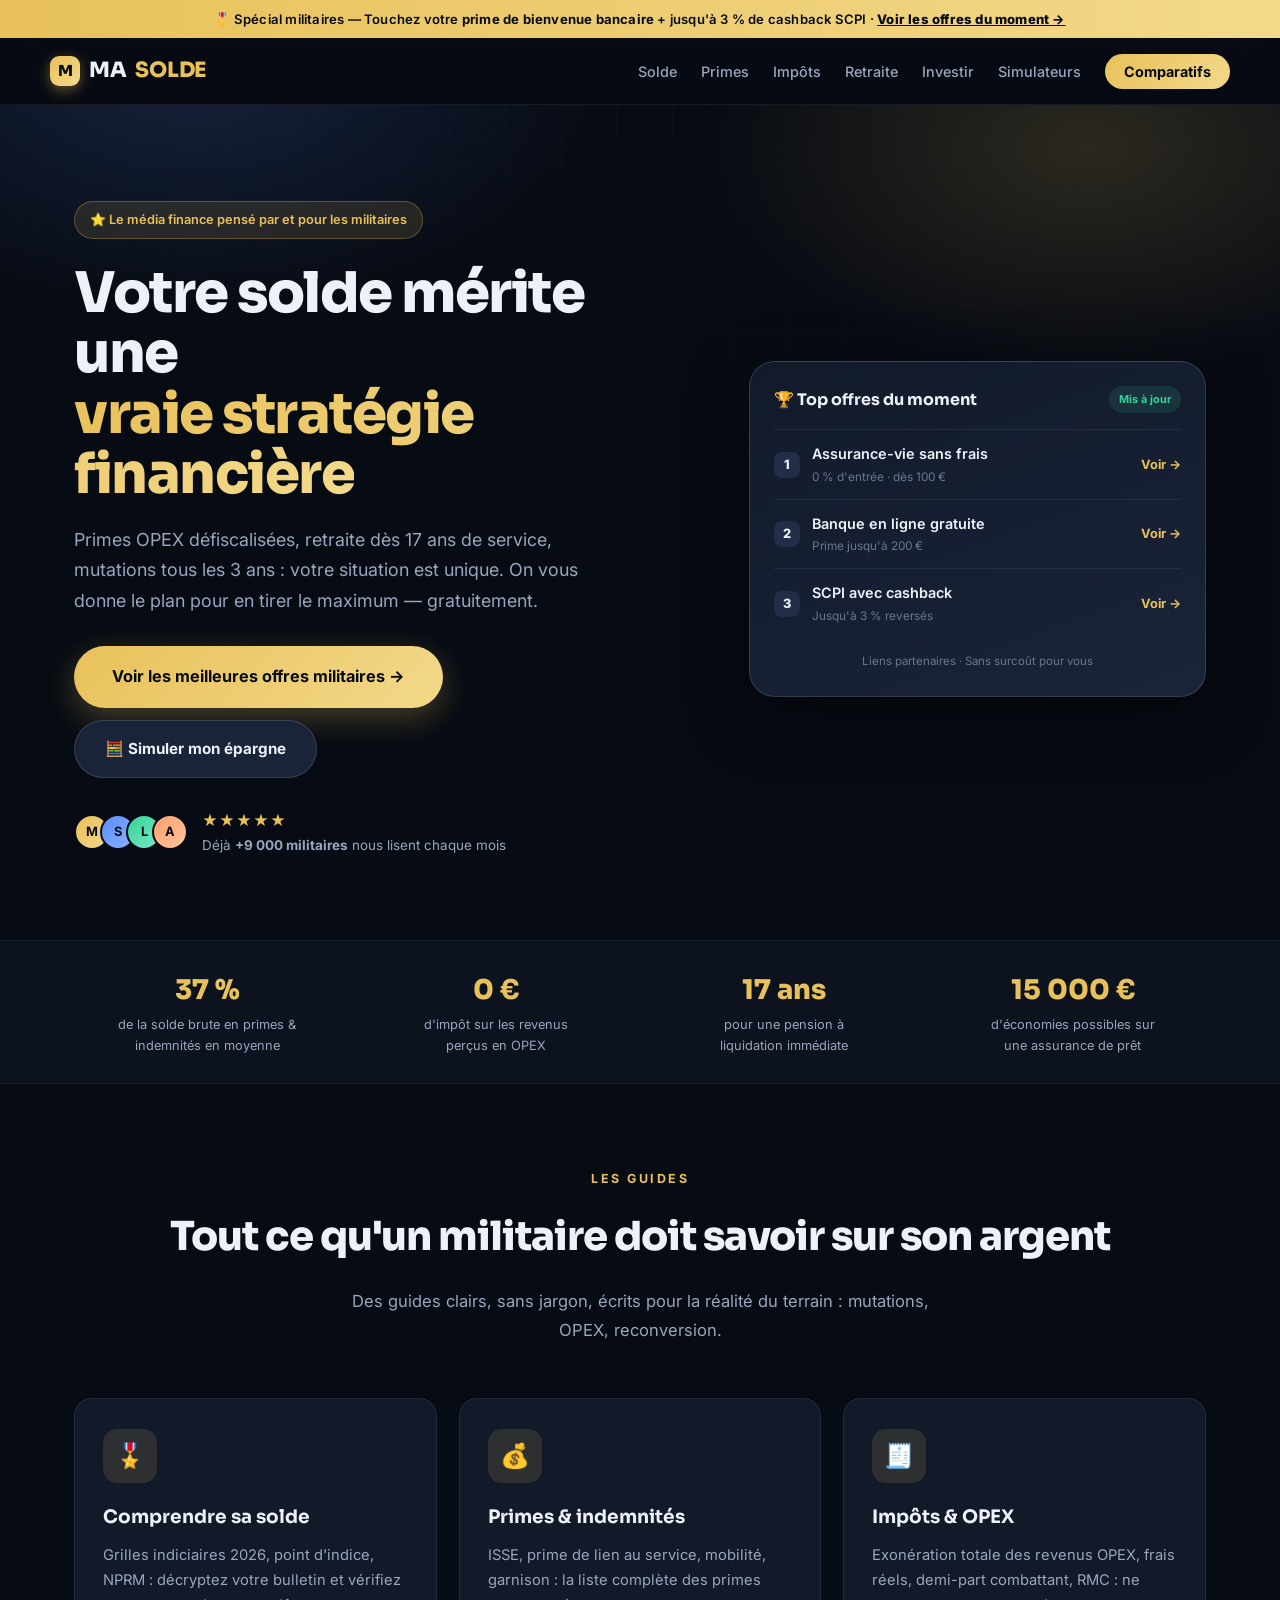
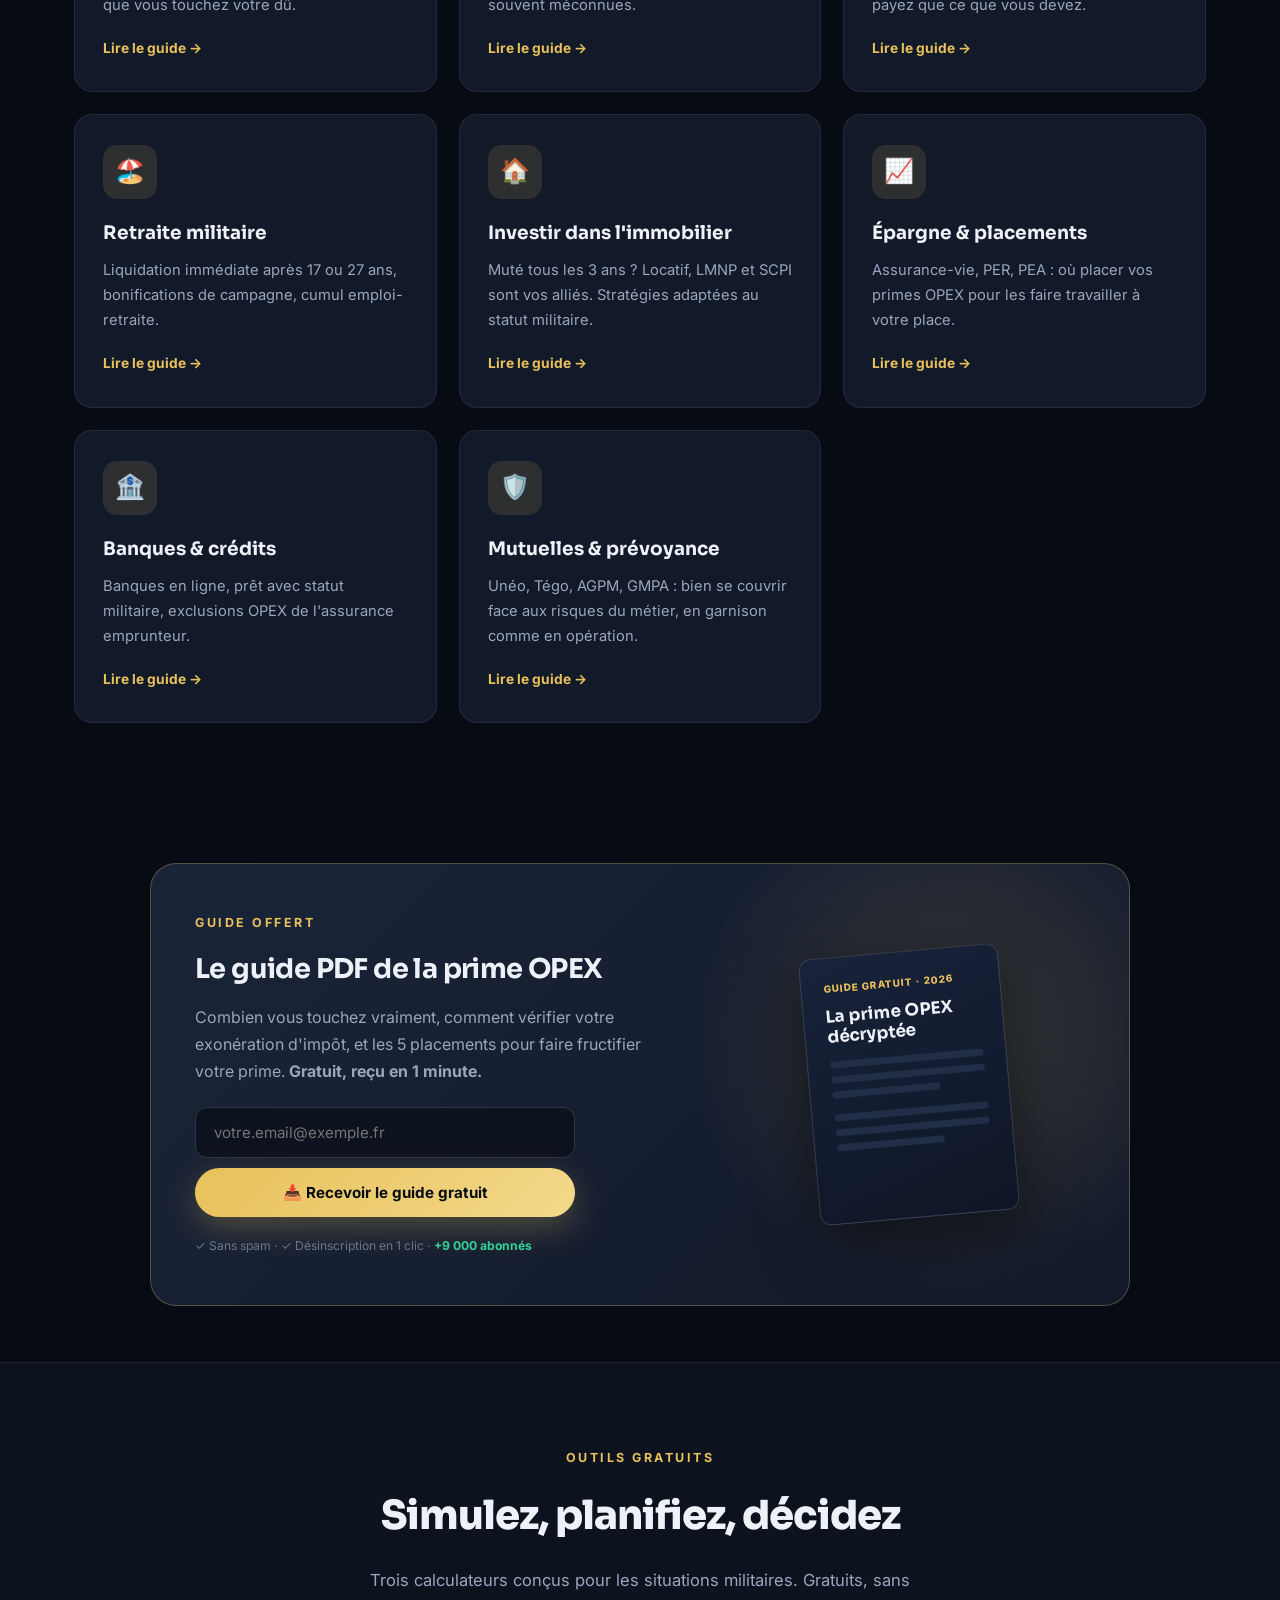
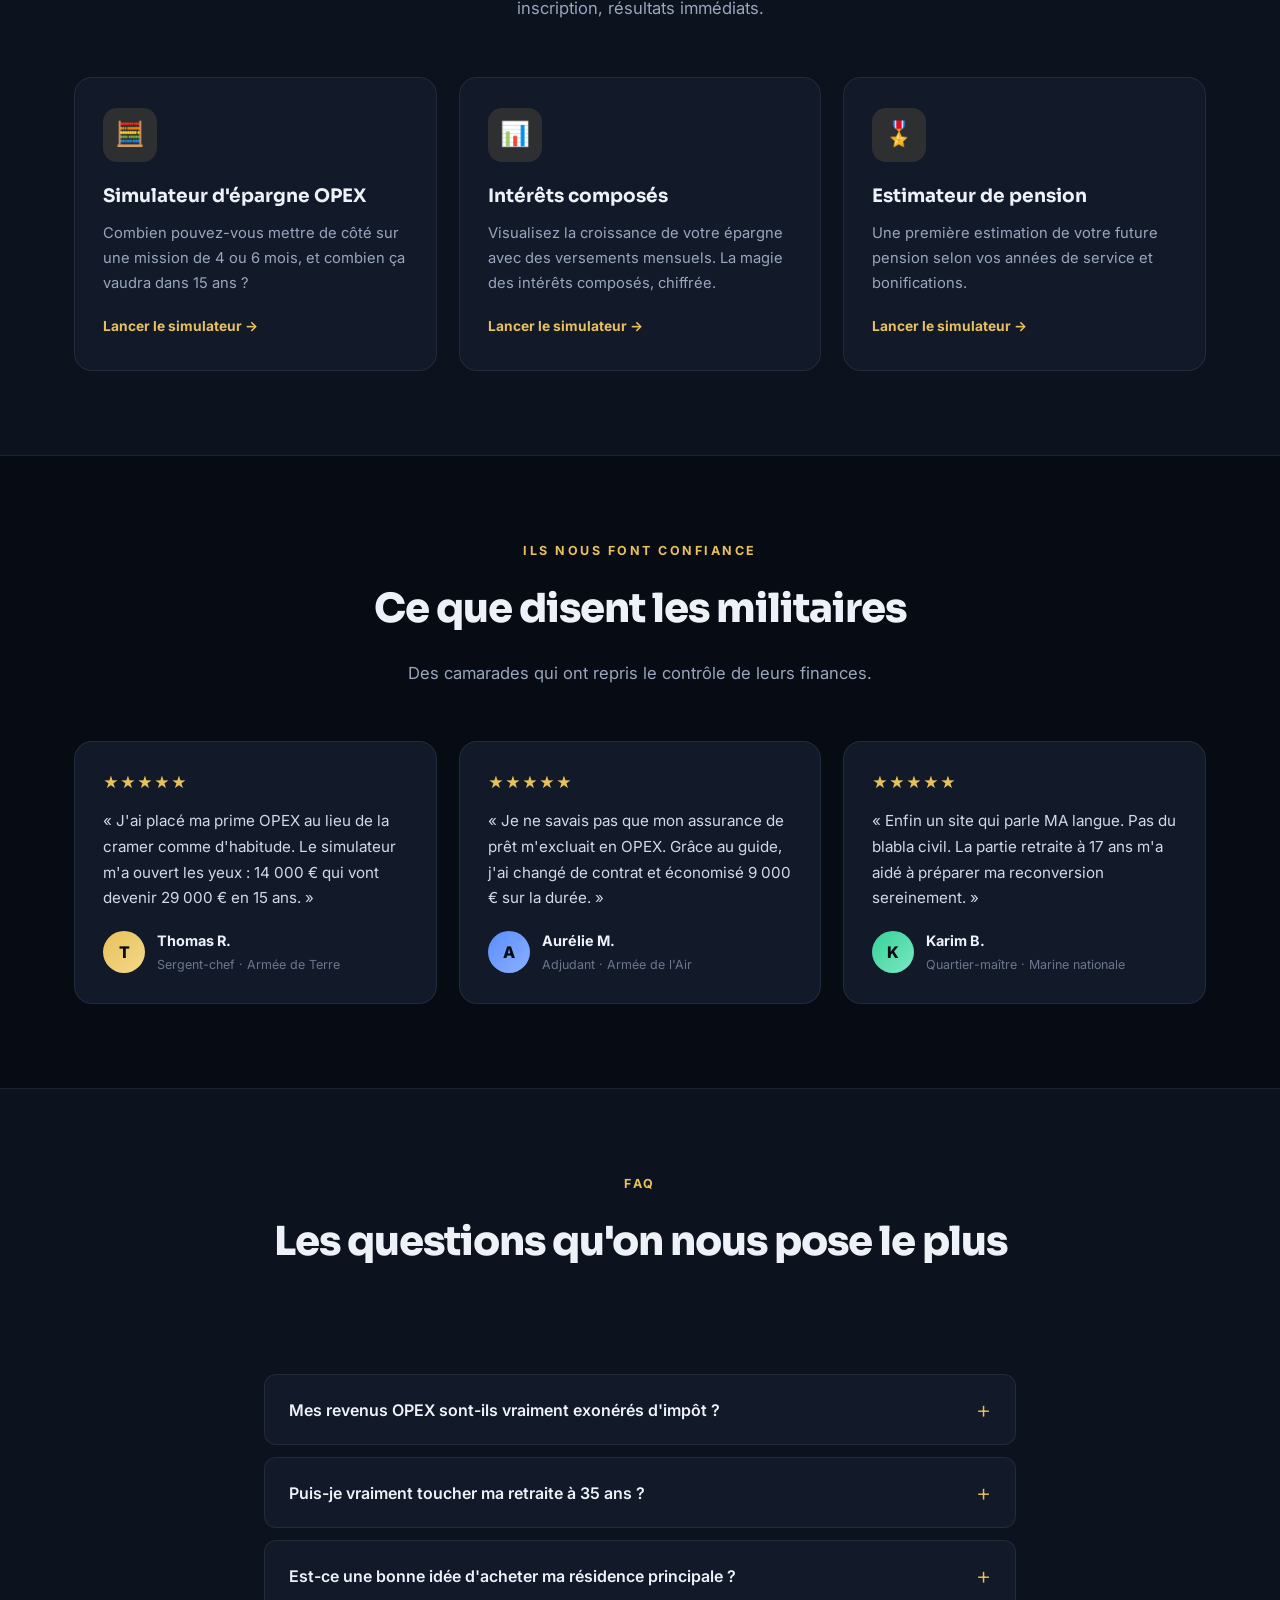
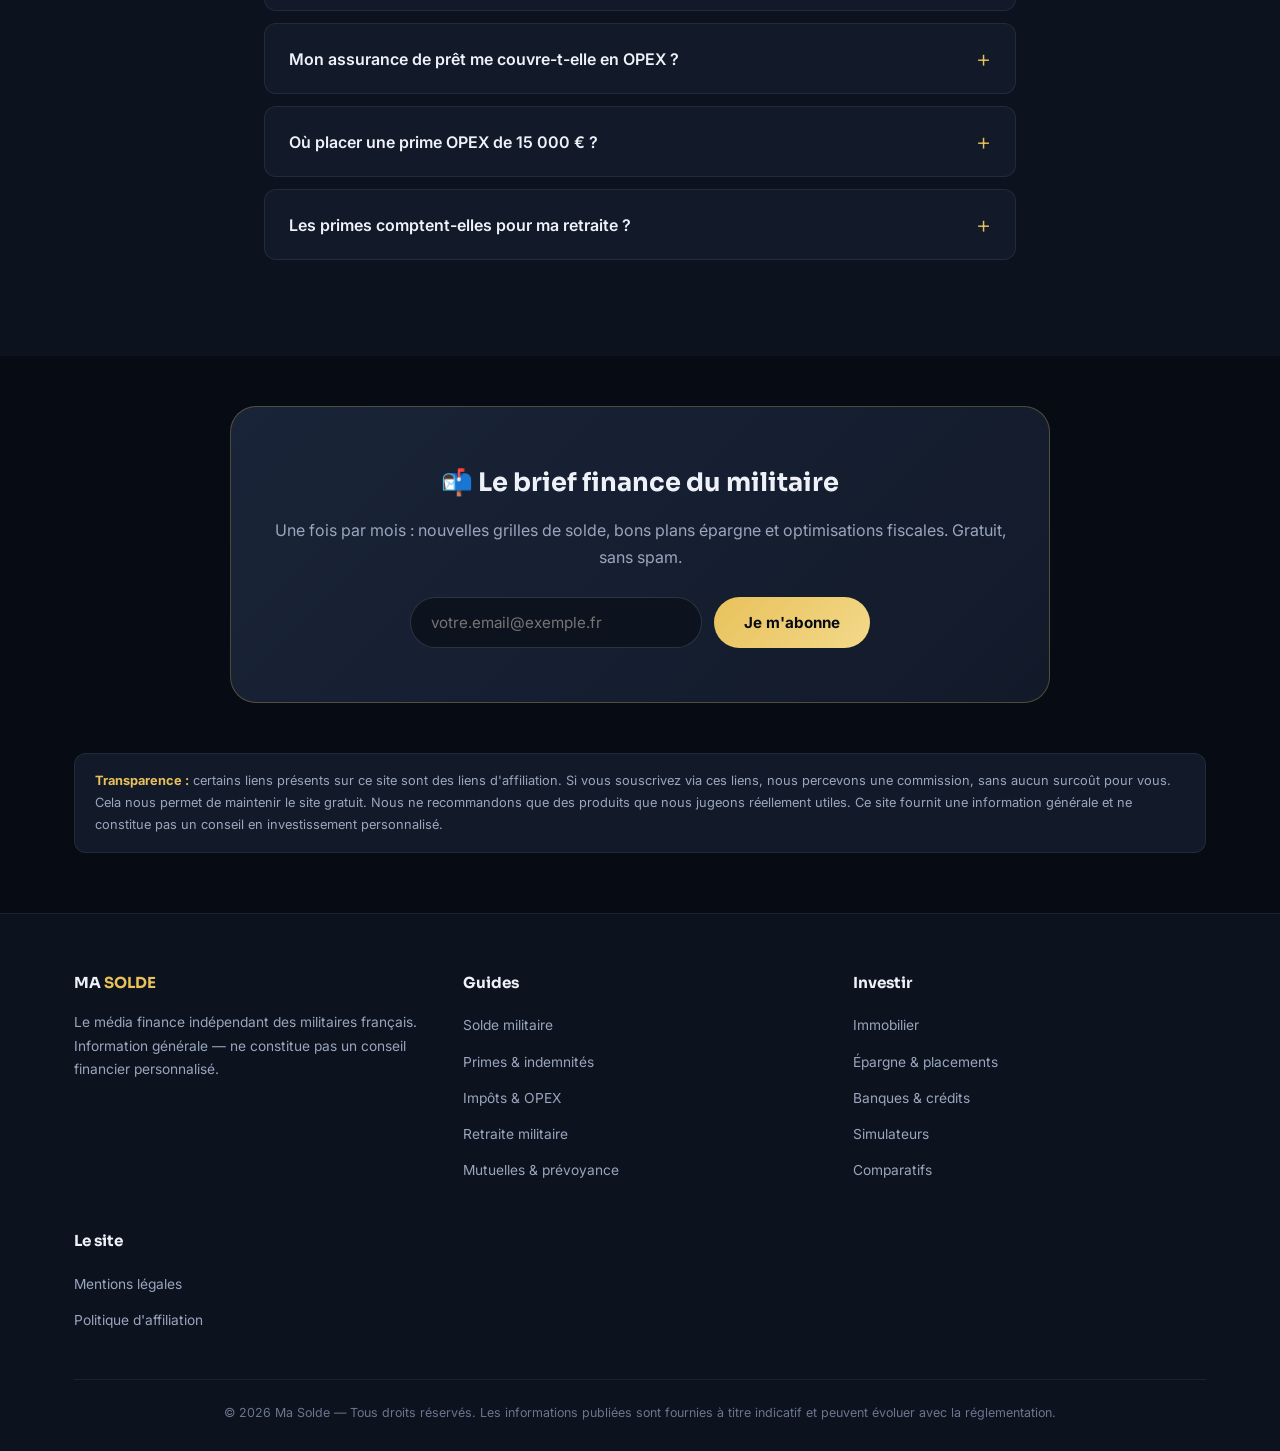
==== commit 9855409a: "Corrige le bug d'affichage du hero : collision de classe .lead Le paragraphe d'intro <p class="lead"" ====
--- a/index.html
+++ b/index.html
@@ -5,7 +5,7 @@
   <meta name="viewport" content="width=device-width, initial-scale=1.0">
   <title>Ma Solde — Le n°1 de la finance pour les militaires français | Solde, primes, impôts, retraite, investissement</title>
   <meta name="description" content="Le média finance des militaires : décryptez votre solde et vos primes, défiscalisez vos OPEX, préparez votre retraite et investissez malgré les mutations. Guides experts + simulateurs gratuits.">
-  <link rel="stylesheet" href="assets/css/style.css">
+  <link rel="stylesheet" href="assets/css/style.css?v=5">
 </head>
 <body data-root="">
 <div class="topbar">🎖️ Spécial militaires — Touchez votre <strong>prime de bienvenue bancaire</strong> + jusqu'à 3 % de cashback SCPI · <a href="comparatifs.html">Voir les offres du moment →</a></div>
@@ -102,7 +102,7 @@
 
 <!-- LEAD MAGNET -->
 <div class="container">
-  <div class="lead reveal">
+  <div class="leadbox reveal">
     <div class="lead-text">
       <span class="section-tag">Guide offert</span>
       <h2>Le guide PDF de la prime OPEX</h2>
--- a/assets/css/style.css
+++ b/assets/css/style.css
@@ -68,8 +68,8 @@
 .btn-primary:hover { box-shadow: 0 14px 40px rgba(232,193,90,0.45); }
 .btn-secondary { background: var(--surface-2); color: var(--text); border: 1px solid var(--border-strong); }
 .btn-secondary:hover { background: var(--surface-3); }
-.btn-cta { background: linear-gradient(135deg, var(--green), #27b888); color: #042b1e; padding: 13px 26px; font-size: 0.9rem; box-shadow: 0 10px 28px rgba(53,211,153,0.25); }
-.btn-cta:hover { box-shadow: 0 14px 36px rgba(53,211,153,0.4); }
+.btn-cta { background: linear-gradient(135deg, var(--gold), var(--gold-2)); color: #070b13; padding: 13px 26px; font-size: 0.9rem; box-shadow: 0 10px 28px rgba(232,193,90,0.28); }
+.btn-cta:hover { box-shadow: 0 14px 36px rgba(232,193,90,0.45); }
 .btn-block { width: 100%; }
 .btn-lg { padding: 17px 38px; font-size: 1.02rem; }
 .btn-ghost { background: transparent; border: 1px solid var(--border-strong); color: var(--text); }
@@ -144,6 +144,9 @@
 .article-body ul, .article-body ol { padding-left: 24px; margin-bottom: 18px; }
 .article-body a { color: var(--blue); }
 .article-body strong { color: var(--text); }
+/* Les boutons gardent leur propre couleur de texte, même dans un article */
+.article-body a.btn-primary, .article-body a.btn-cta { color: #070b13; }
+.article-body a.btn-secondary, .article-body a.btn-ghost { color: var(--text); }
 
 /* ---------- TOC ---------- */
 .toc { background: var(--surface); border: 1px solid var(--border); border-radius: var(--radius-sm); padding: 20px 24px; margin-bottom: 36px; }
@@ -211,7 +214,7 @@
 .testi .who .rk { color: var(--muted-2); font-size: 0.78rem; }
 
 /* ---------- Lead magnet ---------- */
-.lead { position: relative; overflow: hidden; background: linear-gradient(135deg, var(--surface-2), var(--surface)); border: 1px solid rgba(232,193,90,0.3); border-radius: var(--radius-lg); padding: 0; margin: 56px auto; max-width: 980px; display: grid; grid-template-columns: 1.1fr 0.9fr; }
+.leadbox { position: relative; overflow: hidden; background: linear-gradient(135deg, var(--surface-2), var(--surface)); border: 1px solid rgba(232,193,90,0.3); border-radius: var(--radius-lg); padding: 0; margin: 56px auto; max-width: 980px; display: grid; grid-template-columns: 1.1fr 0.9fr; }
 .lead-text { padding: 48px 44px; }
 .lead-text .section-tag { text-align: left; margin-bottom: 12px; }
 .lead-text h2 { font-family: var(--font-display); font-size: 1.7rem; margin-bottom: 12px; letter-spacing: -0.6px; }
@@ -292,7 +295,7 @@
 @media (max-width: 980px) {
   .hero-grid { grid-template-columns: 1fr; gap: 40px; }
   .hero-card { max-width: 460px; }
-  .lead { grid-template-columns: 1fr; }
+  .leadbox { grid-template-columns: 1fr; }
   .lead-visual { display: none; }
   .rank-inner { grid-template-columns: 44px 1fr; }
   .rank-action { grid-column: 1 / -1; }
